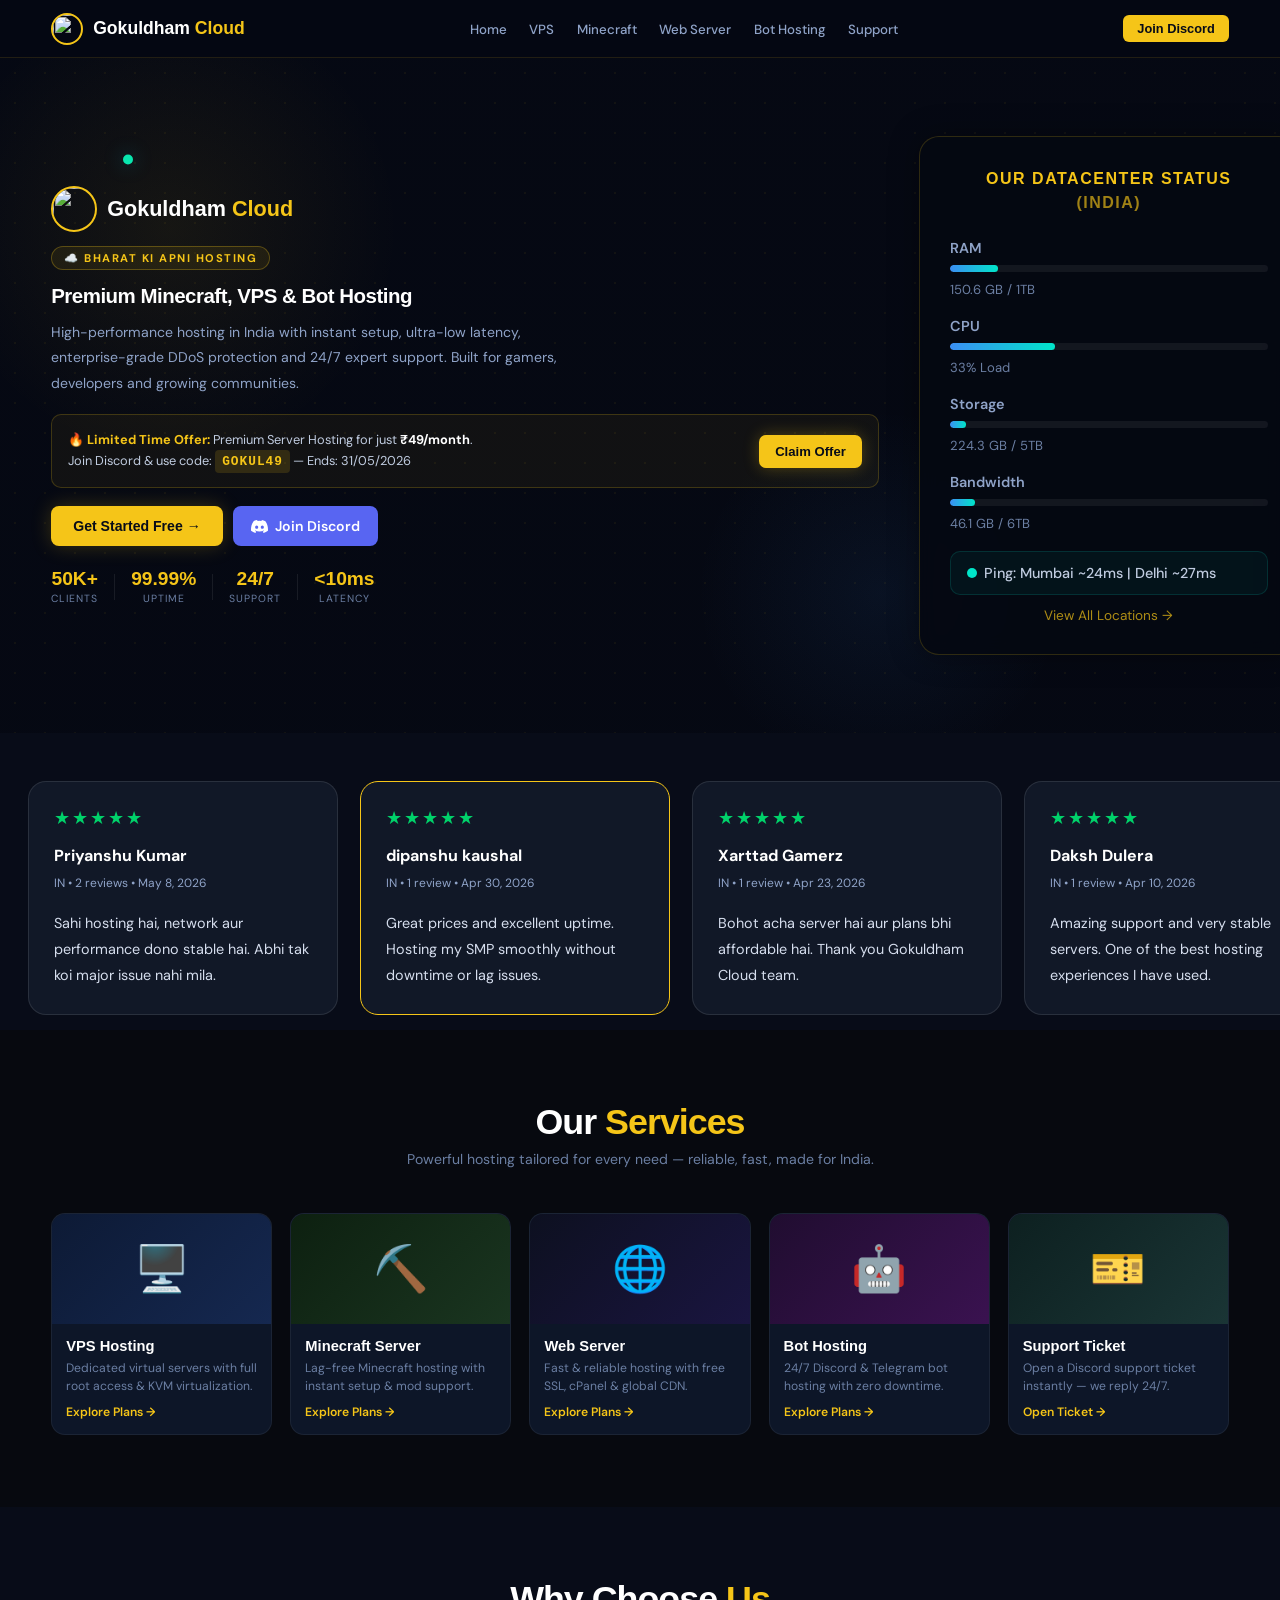
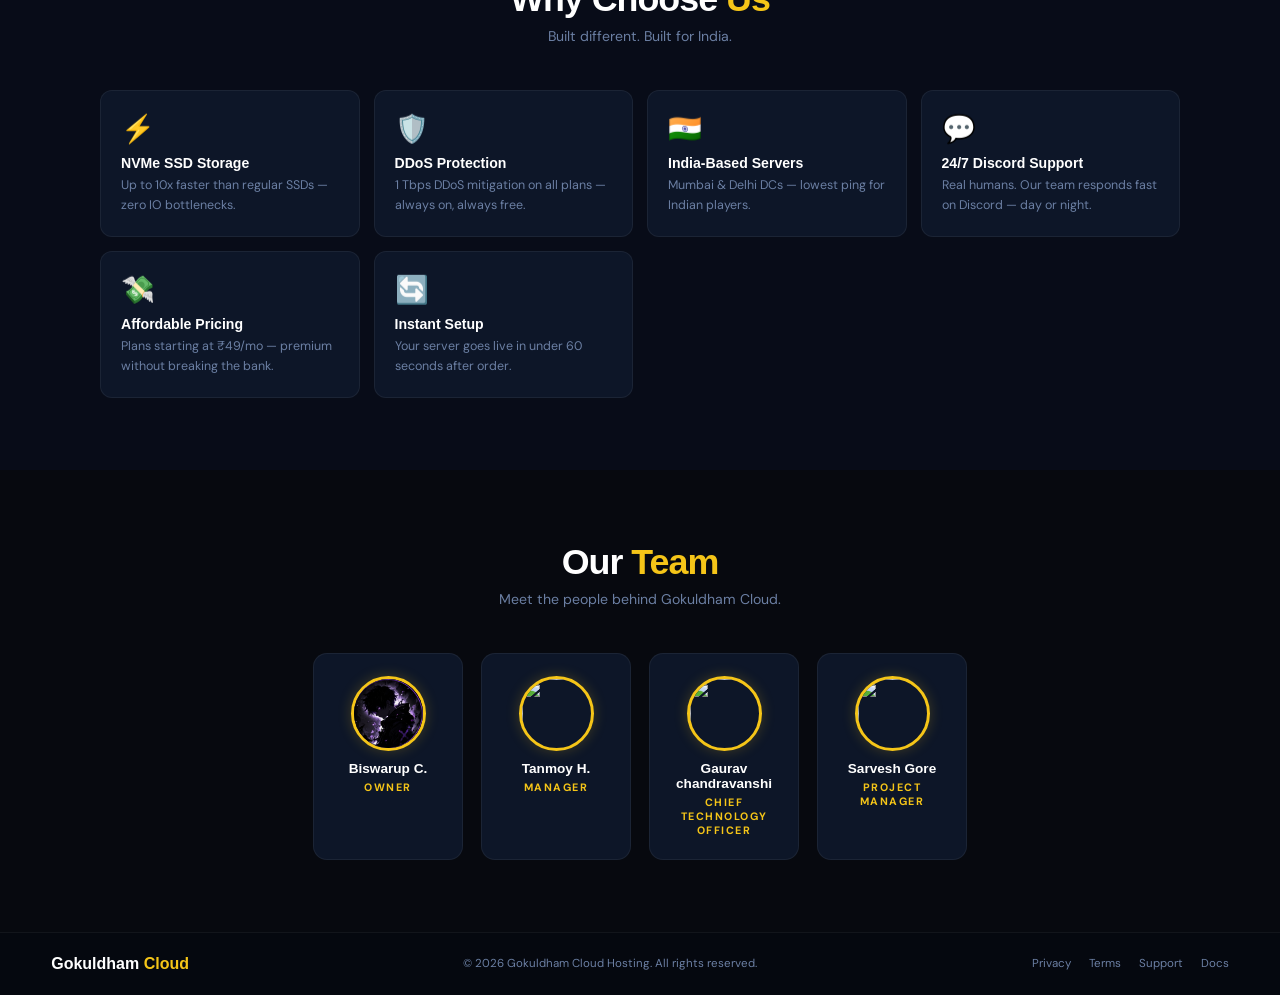
==== index.html @ 9bd46fa3 "Add files via upload" ====
<!DOCTYPE html>
<html lang="en">

<head>
  <meta charset="UTF-8">
  <meta name="viewport" content="width=device-width, initial-scale=1.0">
  <title>Gokuldham Cloud Hosting</title>
  <link href="https://fonts.googleapis.com/css2?family=Syne:wght@700;800&family=DM+Sans:wght@400;500;600&display=swap"
    rel="stylesheet">
  <style>
    * {
      margin: 0;
      padding: 0;
      box-sizing: border-box
    }

    html {
      scroll-behavior: smooth
    }

    body {
      font-family: "DM Sans", sans-serif;
      background: #080c18;
      color: #e2e8f4;
      overflow-x: hidden
    }

    .page {
      display: none
    }

    .page.active {
      display: block
    }

    /* NAV */
    nav {
      position: fixed;
      top: 0;
      left: 0;
      right: 0;
      z-index: 200;
      height: 58px;
      display: flex;
      align-items: center;
      justify-content: space-between;
      padding: 0 4%;
      background: rgba(5, 8, 18, 0.95);
      backdrop-filter: blur(16px);
      border-bottom: 1px solid rgba(245, 197, 24, 0.12)
    }

    .nl {
      display: flex;
      align-items: center;
      gap: 10px;
      cursor: pointer
    }

    .nl img {
      width: 32px;
      height: 32px;
      border-radius: 50%;
      border: 2px solid #f5c518;
      object-fit: cover
    }

    .nl-t {
      font-family: "Poppins", sans-serif;
      font-size: 1.1rem;
      font-weight: 800;
      color: #fff
    }

    .nl-t span {
      color: #f5c518
    }

    .nav-links {
      display: flex;
      gap: 1.4rem;
      list-style: none
    }

    .nav-links a {
      color: #8fa3c8;
      font-size: 0.83rem;
      font-weight: 500;
      cursor: pointer;
      text-decoration: none;
      transition: color .2s
    }

    .nav-links a:hover {
      color: #f5c518
    }

    .nr {
      display: flex;
      align-items: center;
      gap: 8px
    }

    .nav-cta {
      background: #f5c518;
      color: #080c18;
      border: none;
      padding: 6px 14px;
      border-radius: 6px;
      font-family: "Poppins", sans-serif;
      font-weight: 800;
      font-size: 0.8rem;
      cursor: pointer;
      text-decoration: none
    }

    .back-btn {
      background: transparent;
      border: 1px solid rgba(255, 255, 255, 0.12);
      color: #8fa3c8;
      padding: 5px 12px;
      border-radius: 6px;
      font-size: 0.78rem;
      cursor: pointer;
      transition: all .2s
    }

    .back-btn:hover {
      border-color: #f5c518;
      color: #f5c518
    }

    .bc {
      font-size: 0.72rem;
      color: #8fa3c8;
      display: flex;
      align-items: center;
      gap: 4px
    }

    .bc span {
      color: #f5c518;
      font-weight: 600
    }

    @media(max-width:680px) {
      .nav-links {
        display: none
      }
    }

    /* HOME HERO */
    .home-wrap {
      padding-top: 58px
    }

    .hero{
  position:relative;

  min-height:75vh;

  display:flex;
  align-items:center;

  overflow:hidden;

  background:
    linear-gradient(rgba(5,8,18,0.82), rgba(5,8,18,0.88)),
    url('https://raw.githubusercontent.com/bisawrupchakroborty-sketch/Gokuldham-Cloud/main/bg.jpg');

  background-size:cover;
  background-position:center;
  background-repeat:no-repeat;
}
    .hero-dots {
      position: absolute;
      inset: 0;
      background-image: radial-gradient(rgba(245, 197, 24, 0.05) 1px, transparent 1px);
      background-size: 30px 30px;
      pointer-events: none
    }

    .hero-gl {
      position: absolute;
      width: 500px;
      height: 500px;
      border-radius: 50%;
      background: radial-gradient(circle, rgba(245, 197, 24, 0.07) 0%, transparent 65%);
      top: -80px;
      left: -80px;
      pointer-events: none
    }

    .hero-gr {
      position: absolute;
      width: 400px;
      height: 400px;
      border-radius: 50%;
      background: radial-gradient(circle, rgba(59, 142, 243, 0.07) 0%, transparent 65%);
      bottom: -60px;
      right: 200px;
      pointer-events: none
    }

    .hero-inner{
  position:relative;
  z-index:2;

  width:100%;
  max-width:1280px;

  margin:0 auto;

  padding:2rem 4%;

  display:flex;
  align-items:center;
  gap:2.5rem;
  flex-wrap:wrap;
}
    .hero-l {
      flex: 1;
      min-width: 300px
    }

    .hero-r {
      width: 310px;
      flex-shrink: 0
    }

    @media(max-width:980px) {
      .hero-r {
        width: 100%;
        max-width: 380px;
        margin: 0 auto
      }
    }

    @media(max-width:600px) {
      .hero-l {
        min-width: unset;
        width: 100%
      }
    }

    .hb {
      display: flex;
      align-items: center;
      gap: 10px;
      margin-bottom: 14px
    }

    .hb img {
      width: 46px;
      height: 46px;
      border-radius: 50%;
      border: 2.5px solid #f5c518;
      object-fit: cover
    }

    .hb-name {
      font-family: "Poppins", sans-serif;
      font-size: 1.35rem;
      font-weight: 800;
      color: #fff;
      white-space: nowrap
    }

    .hb-name span {
      color: #f5c518
    }

    .pill {
      display: inline-flex;
      align-items: center;
      gap: 6px;
      background: rgba(245, 197, 24, 0.08);
      border: 1px solid rgba(245, 197, 24, 0.28);
      color: #f5c518;
      padding: 4px 12px;
      border-radius: 999px;
      font-size: 0.7rem;
      font-weight: 700;
      letter-spacing: 1.5px;
      margin-bottom: 14px;
      white-space: nowrap
    }

    .h1 {
      font-family: "Poppins", sans-serif;
      font-size: clamp(1.1rem, 1.6vw, 1.75rem);
      font-weight: 800;
      color: #fff;
      line-height: 1.18;
      letter-spacing: -0.5px;
      margin-bottom: 12px
    }

    @media(max-width:700px) {
      .h1 {
        font-size: 1.4rem
      }
    }

    .hdesc {
      font-size: 0.88rem;
      color: #8fa3c8;
      line-height: 1.8;
      margin-bottom: 18px;
      max-width: 520px
    }

    /* OFFER BOX */
    .offer {
      background: rgba(245, 197, 24, 0.05);
      border: 1px solid rgba(245, 197, 24, 0.2);
      border-radius: 10px;
      padding: 14px 16px;
      display: flex;
      align-items: center;
      justify-content: space-between;
      gap: 12px;
      margin-bottom: 18px;
      flex-wrap: wrap
    }

    .offer-txt {
      font-size: 0.8rem;
      color: #c0cce0;
      line-height: 1.65
    }

    .offer-hl {
      color: #f5c518;
      font-weight: 700
    }

    .offer-code {
      display: inline-block;
      background: rgba(245, 197, 24, 0.14);
      color: #f5c518;
      font-family: monospace;
      font-weight: 700;
      padding: 1px 7px;
      border-radius: 4px;
      letter-spacing: 1px
    }

    .offer-btn {
      background: #f5c518;
      color: #080c18;
      border: none;
      padding: 9px 16px;
      border-radius: 7px;
      font-family: "Poppins", sans-serif;
      font-weight: 800;
      font-size: 0.82rem;
      cursor: pointer;
      white-space: nowrap;
      box-shadow: 0 0 16px rgba(245, 197, 24, 0.28);
      transition: transform .2s
    }

    .offer-btn:hover {
      transform: translateY(-1px)
    }

    .hbtns {
      display: flex;
      gap: 10px;
      margin-bottom: 22px;
      flex-wrap: wrap
    }

    .btn-y {
      background: #f5c518;
      color: #080c18;
      border: none;
      padding: 11px 22px;
      border-radius: 8px;
      font-family: "Poppins", sans-serif;
      font-weight: 800;
      font-size: 0.88rem;
      cursor: pointer;
      box-shadow: 0 0 20px rgba(245, 197, 24, 0.22);
      transition: transform .2s, box-shadow .2s
    }

    .btn-y:hover {
      transform: translateY(-2px);
      box-shadow: 0 0 32px rgba(245, 197, 24, 0.42)
    }

    .btn-d {
      display: inline-flex;
      align-items: center;
      gap: 7px;
      background: #5865F2;
      color: #fff;
      border: none;
      padding: 11px 18px;
      border-radius: 8px;
      font-family: "DM Sans", sans-serif;
      font-weight: 600;
      font-size: 0.88rem;
      cursor: pointer;
      text-decoration: none;
      transition: transform .2s
    }

    .btn-d:hover {
      transform: translateY(-2px)
    }

    .hstats {
      display: flex;
      align-items: center;
      flex-wrap: wrap;
      gap: 2px
    }

    .hs {
      padding: 0 14px;
      text-align: center
    }

    .hs:first-child {
      padding-left: 0
    }

    .hs-n {
      display: block;
      font-family: "Poppins", sans-serif;
      font-size: 1.2rem;
      font-weight: 800;
      color: #f5c518
    }

    .hs-l {
      display: block;
      font-size: 0.65rem;
      color: #6b7fa3;
      text-transform: uppercase;
      letter-spacing: 1px;
      margin-top: 2px
    }

    .hs-d {
      width: 1px;
      height: 26px;
      background: rgba(255, 255, 255, 0.08)
    }

    /* DC CARD */
.dc{
  background:rgba(5, 8, 18, 0.88);
  border:1px solid rgba(245, 197, 24, 0.18);
  border-radius:20px;

  width:380px;
  padding:30px;

  backdrop-filter:blur(10px);

  box-shadow:
    0 0 30px rgba(0,0,0,0.35);
}

/* HEADING */
.dc-h{
  font-family:"Poppins", sans-serif;
  font-size:1rem;
  font-weight:800;
  color:#f5c518;
  text-align:center;
  letter-spacing:1.5px;
  text-transform:uppercase;
  margin-bottom:24px;
  line-height:1.5;
}

/* ROW */
.dc-row{
  margin-bottom:18px;
}

/* LABEL */
.dc-lbl{
  font-size:0.9rem;
  color:#8fa3c8;
  font-weight:600;
  display:block;
  margin-bottom:8px;
}

/* TRACK */
.dc-track{
  background:rgba(255,255,255,0.06);
  border-radius:999px;
  height:7px;
  overflow:hidden;
  margin-bottom:6px;
  position:relative;
}

/* BAR */
.dc-bar{
  height:7px;
  border-radius:999px;
  background:linear-gradient(90deg,#3b8ef3,#00e5c9);
  width:0%;
  transition:width 1.5s cubic-bezier(.4,0,.2,1);
  position:relative;
  overflow:hidden;
}

.dc-bar::after{
  content:'';
  position:absolute;
  top:0;
  left:-100%;
  width:60%;
  height:100%;
  background:linear-gradient(
    90deg,
    transparent,
    rgba(255,255,255,0.45),
    transparent
  );

  animation:shimmer 2.2s infinite;
}

@keyframes shimmer{
  0%{
    left:-60%;
  }

  100%{
    left:110%;
  }
}

/* VALUES */
.dc-val{
  font-size:0.82rem;
  color:#6b7fa3;
}

/* PING */
.dc-ping{
  display:flex;
  align-items:center;
  gap:7px;

  background:rgba(0,229,201,0.05);
  border:1px solid rgba(0,229,201,0.14);
  border-radius:10px;

  padding:12px 16px;

  font-size:0.9rem;
  color:#c0cce0;
  font-weight:500;

  margin:18px 0 12px;
}

/* DOT */
.dc-dot{
  width:10px;
  height:10px;
  background:#00e5c9;
  border-radius:50%;
  flex-shrink:0;

  animation:blink 2s infinite;
}

@keyframes blink{
  0%,100%{
    opacity:1;
  }

  50%{
    opacity:0.25;
  }
}

/* LINK */
.dc-link{
  display:block;
  text-align:center;
  font-size:0.85rem;
  color:#f5c518;
  text-decoration:none;
  opacity:0.7;
  transition:opacity .2s;
}

.dc-link:hover{
  opacity:1;
}
    /* SERVICES */
    .sec {
      padding: 4.5rem 4%
    }

    .sec-dark {
      background: #07090f
    }

    .sec-mid {
      background: #080c18
    }

    .sec-h {
      text-align: center;
      margin-bottom: 2.8rem
    }

    .sec-t {
      font-family: "Poppins", sans-serif;
      font-size: clamp(1.7rem, 2.8vw, 2.6rem);
      font-weight: 800;
      color: #fff;
      letter-spacing: -1px
    }

    .sec-t .yl {
      color: #f5c518
    }

    .sec-sub {
      color: #6b7fa3;
      font-size: 0.88rem;
      margin-top: 7px
    }

    .svc-grid {
      display: grid;
      grid-template-columns: repeat(auto-fill, minmax(210px, 1fr));
      gap: 18px;
      max-width: 1180px;
      margin: 0 auto
    }

    .svc-c {
      background: #0d1628;
      border: 1px solid rgba(255, 255, 255, 0.06);
      border-radius: 14px;
      overflow: hidden;
      cursor: pointer;
      transition: transform .3s, border-color .3s, box-shadow .3s
    }

    .svc-c:hover {
      transform: translateY(-8px);
      border-color: #f5c518;
      box-shadow: 0 18px 40px rgba(245, 197, 24, 0.1)
    }

    .svc-thumb {
      height: 110px;
      display: flex;
      align-items: center;
      justify-content: center;
      font-size: 2.8rem
    }

    .t-vps {
      background: linear-gradient(135deg, #0d1a35, #152850)
    }

    .t-mc {
      background: linear-gradient(135deg, #0d2010, #1a3520)
    }

    .t-web {
      background: linear-gradient(135deg, #0d1020, #1a1540)
    }

    .t-bot {
      background: linear-gradient(135deg, #200d30, #3a1250)
    }

    .t-tick {
      background: linear-gradient(135deg, #0d2020, #1a3535)
    }

    .svc-b {
      padding: 14px
    }

    .svc-n {
      font-family: "Poppins", sans-serif;
      font-size: 0.92rem;
      font-weight: 700;
      color: #fff;
      margin-bottom: 5px
    }

    .svc-d {
      font-size: 0.76rem;
      color: #6b7fa3;
      line-height: 1.55;
      margin-bottom: 8px
    }

    .svc-a {
      font-size: 0.76rem;
      color: #f5c518;
      font-weight: 600
    }

    /* WHY US */
    .why-grid {
      display: grid;
      grid-template-columns: repeat(auto-fill, minmax(240px, 1fr));
      gap: 14px;
      max-width: 1080px;
      margin: 0 auto
    }

    .why-c {
      background: #0d1628;
      border: 1px solid rgba(255, 255, 255, 0.06);
      border-radius: 12px;
      padding: 20px;
      transition: border-color .25s, transform .25s
    }

    .why-c:hover {
      border-color: #f5c518;
      transform: translateY(-4px)
    }

    .why-i {
      font-size: 1.7rem;
      margin-bottom: 9px
    }

    .why-t {
      font-family: "Poppins", sans-serif;
      font-size: 0.88rem;
      font-weight: 700;
      color: #fff;
      margin-bottom: 5px
    }

    .why-d {
      font-size: 0.78rem;
      color: #6b7fa3;
      line-height: 1.6
    }

    /* TEAM */
    .team-grid {
      display: flex;
      flex-wrap: wrap;
      gap: 18px;
      justify-content: center;
      max-width: 1000px;
      margin: 0 auto
    }

    .team-c {
      background: #0d1628;
      border: 1px solid rgba(255, 255, 255, 0.06);
      border-radius: 14px;
      padding: 22px 18px;
      text-align: center;
      width: 150px;
      transition: border-color .25s, transform .25s
    }

    .team-c:hover {
      border-color: #f5c518;
      transform: translateY(-6px)
    }

    .team-av {
      width: 75px;
      height: 75px;
      border-radius: 50%;
      object-fit: cover;
      border: 3px solid #f5c518;
      margin: 0 auto 10px;
      display: block;
      box-shadow: 0 0 14px rgba(245, 197, 24, 0.22)
    }

    .team-n {
      font-family: "Poppins", sans-serif;
      font-size: 0.85rem;
      font-weight: 700;
      color: #fff;
      margin-bottom: 4px
    }

    .team-r {
      font-size: 0.67rem;
      font-weight: 700;
      letter-spacing: 1.5px;
      text-transform: uppercase;
      color: #f5c518
    }

    /* DETAIL PAGES */
    .dw {
      padding-top: 58px
    }

    .dh {
      padding: 4.5rem 4% 3rem;
      text-align: center;
      position: relative;
      overflow: hidden;
      background: #07090f
    }

    .dh-dots {
      position: absolute;
      inset: 0;
      background-image: radial-gradient(rgba(245, 197, 24, 0.035) 1px, transparent 1px);
      background-size: 30px 30px
    }

    .d-badge {
      display: inline-flex;
      align-items: center;
      gap: 6px;
      background: rgba(59, 142, 243, 0.08);
      border: 1px solid rgba(59, 142, 243, 0.22);
      color: #7ec8e3;
      padding: 5px 14px;
      border-radius: 999px;
      font-size: 0.72rem;
      font-weight: 500;
      margin-bottom: 12px;
      position: relative;
      z-index: 1
    }

    .d-icon {
      font-size: 3.2rem;
      margin-bottom: 8px;
      position: relative;
      z-index: 1
    }

    .d-title {
      font-family: "Poppins", sans-serif;
      font-size: clamp(1.7rem, 3.2vw, 3.2rem);
      font-weight: 800;
      color: #fff;
      letter-spacing: -1.5px;
      line-height: 1.1;
      position: relative;
      z-index: 1
    }

    .hl {
      background: linear-gradient(135deg, #3b8ef3, #00e5c9);
      -webkit-background-clip: text;
      -webkit-text-fill-color: transparent;
      background-clip: text
    }

    .yl {
      color: #f5c518
    }

    .d-sub {
      font-size: 0.9rem;
      color: #8fa3c8;
      max-width: 480px;
      margin: 10px auto 0;
      line-height: 1.75;
      position: relative;
      z-index: 1
    }

    /* PRICING */
    .ps {
      padding: 3.5rem 4%;
      background: #080c18
    }

    .ps-h {
      text-align: center;
      margin-bottom: 2.2rem
    }

    .ps-lbl {
      font-size: 0.68rem;
      font-weight: 700;
      letter-spacing: 2px;
      text-transform: uppercase;
      color: #f5c518;
      margin-bottom: 5px
    }

    .ps-t {
      font-family: "Poppins", sans-serif;
      font-size: clamp(1.4rem, 2.2vw, 2rem);
      font-weight: 700;
      color: #fff;
      letter-spacing: -1px
    }

    .pg {
      display: grid;
      grid-template-columns: repeat(auto-fill, minmax(255px, 1fr));
      gap: 18px;
      max-width: 940px;
      margin: 0 auto
    }

    .pc {
      background: #0d1628;
      border: 1px solid rgba(255, 255, 255, 0.07);
      border-radius: 14px;
      padding: 22px 18px;
      position: relative;
      transition: transform .3s, border-color .3s
    }

    .pc:hover {
      transform: translateY(-5px);
      border-color: rgba(59, 142, 243, 0.28)
    }

    .pc.hot {
      border-color: #3b8ef3;
      background: #0f1e3a
    }

    .pc-badge {
      position: absolute;
      top: -12px;
      left: 50%;
      transform: translateX(-50%);
      background: #3b8ef3;
      color: #fff;
      font-size: 0.62rem;
      font-weight: 700;
      letter-spacing: 1px;
      text-transform: uppercase;
      padding: 3px 12px;
      border-radius: 999px;
      white-space: nowrap
    }

    .pn {
      font-family: "Poppins", sans-serif;
      font-size: 0.76rem;
      font-weight: 700;
      color: #8fa3c8;
      text-transform: uppercase;
      letter-spacing: 1.5px;
      margin-bottom: 9px
    }

    .pp {
      display: flex;
      align-items: baseline;
      gap: 1px;
      margin-bottom: 5px
    }

    .pp-c {
      font-family: "Poppins", sans-serif;
      font-size: 1.05rem;
      font-weight: 700;
      color: #fff;
      align-self: flex-start;
      margin-top: 6px;
      line-height: 1
    }

    .pp-a {
      font-family: "Poppins", sans-serif;
      font-size: 2.7rem;
      font-weight: 800;
      color: #fff;
      line-height: 1
    }

    .pp-p {
      font-size: 0.8rem;
      color: #6b7fa3;
      align-self: flex-end;
      margin-bottom: 3px
    }

    .pd {
      font-size: 0.76rem;
      color: #6b7fa3;
      margin-bottom: 14px;
      line-height: 1.5
    }

    .pl {
      list-style: none;
      margin-bottom: 16px
    }

    .pl li {
      font-size: 0.78rem;
      color: #c0cce0;
      padding: 5px 0;
      border-bottom: 1px solid rgba(255, 255, 255, 0.05);
      display: flex;
      align-items: center;
      gap: 6px
    }

    .pl li:last-child {
      border-bottom: none
    }

    .chk {
      color: #00e5c9;
      font-weight: 700;
      flex-shrink: 0
    }

    .pb {
      width: 100%;
      padding: 9px;
      border-radius: 8px;
      font-family: "DM Sans", sans-serif;
      font-size: 0.82rem;
      font-weight: 600;
      cursor: pointer;
      transition: all .2s
    }

    .pb:hover {
      transform: translateY(-1px)
    }

    .pb.out {
      background: transparent;
      border: 1px solid rgba(255, 255, 255, 0.1);
      color: #c0cce0
    }

    .pb.out:hover {
      border-color: #3b8ef3;
      color: #fff
    }

    .pb.sol {
      background: #3b8ef3;
      border: none;
      color: #fff;
      box-shadow: 0 0 18px rgba(59, 142, 243, 0.22)
    }

    .pb.sol:hover {
      box-shadow: 0 0 28px rgba(59, 142, 243, 0.42)
    }

    .pb.yel {
      background: #f5c518;
      border: none;
      color: #080c18;
      font-weight: 700;
      box-shadow: 0 0 18px rgba(245, 197, 24, 0.22)
    }

    .pb.yel:hover {
      box-shadow: 0 0 28px rgba(245, 197, 24, 0.42)
    }

    /* FEATURES */
    .fs {
      padding: 3.5rem 4%;
      background: #07090f
    }

    .fg {
      display: grid;
      grid-template-columns: repeat(auto-fill, minmax(230px, 1fr));
      gap: 14px;
      max-width: 1050px;
      margin: 0 auto
    }

    .fc {
      background: #0d1628;
      border: 1px solid rgba(255, 255, 255, 0.06);
      border-radius: 12px;
      padding: 18px;
      transition: border-color .25s, transform .25s
    }

    .fc:hover {
      border-color: #3b8ef3;
      transform: translateY(-3px)
    }

    .fi {
      font-size: 1.4rem;
      margin-bottom: 7px
    }

    .ft {
      font-family: "Poppins", sans-serif;
      font-size: 0.85rem;
      font-weight: 700;
      color: #fff;
      margin-bottom: 4px
    }

    .fd {
      font-size: 0.76rem;
      color: #6b7fa3;
      line-height: 1.6
    }

    /* CTA */
    .cta {
      text-align: center;
      padding: 4.5rem 4%;
      position: relative;
      overflow: hidden;
      background: #080c18
    }

    .cta-g {
      position: absolute;
      width: 400px;
      height: 250px;
      border-radius: 50%;
      background: radial-gradient(circle, rgba(245, 197, 24, 0.07) 0%, transparent 70%);
      top: 50%;
      left: 50%;
      transform: translate(-50%, -50%);
      pointer-events: none
    }

    .cta h2 {
      font-family: "Poppins", sans-serif;
      font-size: clamp(1.5rem, 2.8vw, 2.6rem);
      font-weight: 800;
      color: #fff;
      letter-spacing: -1px;
      margin-bottom: 9px;
      position: relative;
      z-index: 1
    }

    .cta p {
      color: #8fa3c8;
      max-width: 360px;
      margin: 0 auto 22px;
      font-size: 0.88rem;
      line-height: 1.7;
      position: relative;
      z-index: 1
    }

    /* TICKET */
    .tw {
      min-height: calc(100vh - 58px);
      display: flex;
      align-items: center;
      justify-content: center;
      padding: 3.5rem 4%;
      background: #080c18;
      position: relative
    }

    .tw-bg {
      position: absolute;
      inset: 0;
      background-image: radial-gradient(rgba(88, 101, 242, 0.04) 1px, transparent 1px);
      background-size: 30px 30px
    }

    .tk {
      background: #0d1628;
      border: 1px solid rgba(88, 101, 242, 0.22);
      border-radius: 18px;
      padding: 2.8rem 2.2rem;
      max-width: 500px;
      width: 100%;
      text-align: center;
      position: relative;
      z-index: 1
    }

    .tk-i {
      font-size: 3rem;
      margin-bottom: 10px
    }

    .tk-t {
      font-family: "Poppins", sans-serif;
      font-size: 1.5rem;
      font-weight: 800;
      color: #fff;
      margin-bottom: 9px
    }

    .tk-d {
      font-size: 0.85rem;
      color: #8fa3c8;
      line-height: 1.75;
      margin-bottom: 22px
    }

    .tk-steps {
      list-style: none;
      text-align: left;
      margin-bottom: 22px
    }

    .tk-steps li {
      display: flex;
      align-items: flex-start;
      gap: 10px;
      font-size: 0.82rem;
      color: #c0cce0;
      padding: 9px 0;
      border-bottom: 1px solid rgba(255, 255, 255, 0.05)
    }

    .tk-steps li:last-child {
      border-bottom: none
    }

    .tn {
      background: #5865F2;
      color: #fff;
      width: 22px;
      height: 22px;
      border-radius: 50%;
      display: flex;
      align-items: center;
      justify-content: center;
      font-size: 0.68rem;
      font-weight: 700;
      flex-shrink: 0;
      margin-top: 1px
    }

    .d-big {
      display: inline-flex;
      align-items: center;
      justify-content: center;
      gap: 9px;
      background: #5865F2;
      color: #fff;
      border: none;
      padding: 13px 22px;
      border-radius: 10px;
      font-family: "DM Sans", sans-serif;
      font-size: 0.95rem;
      font-weight: 600;
      cursor: pointer;
      text-decoration: none;
      box-shadow: 0 0 24px rgba(88, 101, 242, 0.3);
      transition: transform .2s, box-shadow .2s;
      width: 100%
    }

    .d-big:hover {
      transform: translateY(-2px);
      box-shadow: 0 0 38px rgba(88, 101, 242, 0.5)
    }

    /* ORDER */
    .ow {
      min-height: calc(100vh - 58px);
      display: flex;
      align-items: center;
      justify-content: center;
      padding: 3.5rem 4%;
      background: #080c18;
      position: relative;
      overflow: hidden
    }

    .ow-g {
      position: absolute;
      width: 500px;
      height: 500px;
      border-radius: 50%;
      background: radial-gradient(circle, rgba(88, 101, 242, 0.1) 0%, transparent 65%);
      top: 50%;
      left: 50%;
      transform: translate(-50%, -50%);
      pointer-events: none
    }

    .ow-bg {
      position: absolute;
      inset: 0;
      background-image: radial-gradient(rgba(245, 197, 24, 0.035) 1px, transparent 1px);
      background-size: 30px 30px
    }

    .oc {
      background: #0d1628;
      border: 1px solid rgba(245, 197, 24, 0.18);
      border-radius: 20px;
      padding: 2.8rem 2.2rem;
      max-width: 540px;
      width: 100%;
      text-align: center;
      position: relative;
      z-index: 1
    }

    .o-pill {
      display: inline-flex;
      align-items: center;
      gap: 7px;
      background: rgba(245, 197, 24, 0.07);
      border: 1px solid rgba(245, 197, 24, 0.18);
      color: #f5c518;
      padding: 4px 13px;
      border-radius: 999px;
      font-size: 0.7rem;
      font-weight: 700;
      letter-spacing: 1.2px;
      margin-bottom: 14px
    }

    .o-icon {
      font-size: 3rem;
      margin-bottom: 10px
    }

    .o-title {
      font-family: "Poppins", sans-serif;
      font-size: 1.7rem;
      font-weight: 800;
      color: #fff;
      letter-spacing: -1px;
      line-height: 1.1;
      margin-bottom: 9px
    }

    .o-sub {
      font-size: 0.84rem;
      color: #8fa3c8;
      line-height: 1.75;
      margin-bottom: 22px
    }

    .o-steps {
      text-align: left;
      margin-bottom: 22px
    }

    .os {
      display: flex;
      align-items: flex-start;
      gap: 12px;
      padding: 10px 0;
      border-bottom: 1px solid rgba(255, 255, 255, 0.05)
    }

    .os:last-child {
      border-bottom: none
    }

    .on {
      width: 30px;
      height: 30px;
      border-radius: 50%;
      background: #f5c518;
      color: #080c18;
      display: flex;
      align-items: center;
      justify-content: center;
      font-family: "Poppins", sans-serif;
      font-size: 0.78rem;
      font-weight: 800;
      flex-shrink: 0
    }

    .ot-t {
      font-family: "Poppins", sans-serif;
      font-size: 0.85rem;
      font-weight: 700;
      color: #fff;
      margin-bottom: 2px
    }

    .ot-d {
      font-size: 0.76rem;
      color: #8fa3c8;
      line-height: 1.5
    }

    .o-btn {
      display: inline-flex;
      align-items: center;
      justify-content: center;
      gap: 9px;
      background: #5865F2;
      color: #fff;
      border: none;
      padding: 13px 22px;
      border-radius: 10px;
      font-family: "DM Sans", sans-serif;
      font-size: 0.95rem;
      font-weight: 600;
      cursor: pointer;
      text-decoration: none;
      box-shadow: 0 0 24px rgba(88, 101, 242, 0.3);
      transition: transform .2s, box-shadow .2s;
      width: 100%;
      margin-bottom: 10px
    }

    .o-btn:hover {
      transform: translateY(-2px);
      box-shadow: 0 0 38px rgba(88, 101, 242, 0.5)
    }

    .o-note {
      font-size: 0.72rem;
      color: #6b7fa3;
      line-height: 1.6
    }

    .o-note a {
      color: #3b8ef3;
      text-decoration: none
    }

    /* FOOTER */
    footer {
      background: #05080f;
      border-top: 1px solid rgba(255, 255, 255, 0.05);
      padding: 22px 4%;
      display: flex;
      align-items: center;
      justify-content: space-between;
      flex-wrap: wrap;
      gap: 10px
    }

    .fl {
      font-family: "Poppins", sans-serif;
      font-size: 1rem;
      font-weight: 800;
      color: #fff;
      cursor: pointer
    }

    .fl span {
      color: #f5c518
    }

    .fp {
      font-size: 0.72rem;
      color: #6b7fa3
    }

    .flinks {
      display: flex;
      gap: 18px
    }

    .flinks a {
      font-size: 0.72rem;
      color: #6b7fa3;
      text-decoration: none;
      transition: color .2s
    }

    .flinks a:hover {
      color: #f5c518
    }

    .reviews-sec{
  padding:4rem 0 5rem;
  background:#050816;
  overflow:hidden;
  text-align:center;
}

.reviews-wrap{
  margin-top:3rem;
  display:flex;
  gap:22px;
  overflow-x:auto;
  padding:0 28px 15px;
}

.review-card{
  min-width:310px;
  max-width:310px;
  min-height:210px;
  background:#111827;
  border:1px solid rgba(255,255,255,0.1);
  border-radius:18px;
  padding:25px;
  text-align:left;
}

.review-card.active{
  border-color:#f5c518;
}

.stars{
  color:#00d26a;
  font-size:1.1rem;
  letter-spacing:2px;
  margin-bottom:16px;
}

.review-card h3{
  color:white;
  font-size:1rem;
  margin-bottom:9px;
}

.review-card span{
  display:block;
  color:#8fa3c8;
  font-size:0.75rem;
  margin-bottom:20px;
}

.review-card p{
  color:#d6deee;
  font-size:0.9rem;
  line-height:1.8;
}

.hero-floating-logo{
  position:absolute;
  left:10%;
  top:15%;
  transform:translate(-50%,-50%);
  opacity:200;
  pointer-events:none;
  z-index:0;
}

.hero-floating-logo img{
  width:200px;
  border-radius:70%;
  border:5px solid #09e6ae;
  box-shadow:
  0 0 20px rgba(2, 204, 255, 0.35);
  mix-blend-mode:screen;

  filter:
    drop-shadow(0 0 60px rgba(19, 238, 238, 0.08));
}

.hero{
  background:
    linear-gradient(rgba(5,8,18,0.82), rgba(5,8,18,0.88)),
    url('https://raw.githubusercontent.com/bisawrupchakroborty-sketch/Gokuldham-Cloud/main/background1.png');

  background-size:cover;
  background-position:center;
  background-repeat:no-repeat;
}
  </style>
</head>

<body>

  <!-- NAV -->
  <nav>
    <div class="nl" onclick="showPage('home')">
      <img
         src="https://raw.githubusercontent.com/bisawrupchakroborty-sketch/Gokuldham-Cloud/main/Gokuldham.png">
      <span class="nl-t">Gokuldham <span>Cloud</span></span>
    </div>
    <ul class="nav-links">
      <li><a onclick="showPage('home')">Home</a></li>
      <li><a onclick="showPage('vps')">VPS</a></li>
      <li><a onclick="showPage('minecraft')">Minecraft</a></li>
      <li><a onclick="showPage('web')">Web Server</a></li>
      <li><a onclick="showPage('bot')">Bot Hosting</a></li>
      <li><a onclick="showPage('ticket')">Support</a></li>
    </ul>
    <div class="nr" id="nav-right">
      <a href="https://discord.gg/3SnaHfPxQq" target="_blank" class="nav-cta">Join Discord</a>
    </div>
  </nav>

  <!-- ════ HOME ════ -->
  <div class="page active" id="page-home">
    <div class="home-wrap">
      <section class="hero">
        <div class="hero-dots"></div>
        <div class="hero-gl"></div>
        <div class="hero-gr"></div>

        <div class="hero-floating-logo">
  <img src="https://raw.githubusercontent.com/bisawrupchakroborty-sketch/Gokuldham-Cloud/main/Gokuldham.png" alt="">
</div>

        <div class="hero-inner">
          <div class="hero-l">
            <div class="hb">
              <img
                 src="https://raw.githubusercontent.com/bisawrupchakroborty-sketch/Gokuldham-Cloud/main/Gokuldham.png">
              <div class="hb-name">Gokuldham <span>Cloud</span></div>
            </div>
            <div class="pill">☁️ BHARAT KI APNI HOSTING</div>
            <h1 class="h1">Premium Minecraft, VPS &amp; Bot Hosting</h1>
            <p class="hdesc">High-performance hosting in India with instant setup, ultra-low latency, enterprise-grade
              DDoS protection and 24/7 expert support. Built for gamers, developers and growing communities.</p>
            <div class="offer">
              <div class="offer-txt">
                <span class="offer-hl">🔥 Limited Time Offer:</span> Premium Server Hosting for just <strong
                  style="color:#fff">₹49/month</strong>.<br>
                Join Discord &amp; use code: <span class="offer-code">GOKUL49</span> — Ends: 31/05/2026
              </div>
              <button class="offer-btn" onclick="showPage('order')">Claim Offer</button>
            </div>
            <div class="hbtns">
              <button class="btn-y" onclick="showPage('order')">Get Started Free →</button>
              <a href="https://discord.gg/3SnaHfPxQq" target="_blank" class="btn-d">
                <svg width="17" height="17" viewBox="0 0 127.14 96.36" fill="currentColor">
                  <path
                    d="M107.7,8.07A105.15,105.15,0,0,0,81.47,0a72.06,72.06,0,0,0-3.36,6.83A97.68,97.68,0,0,0,49,6.83,72.37,72.37,0,0,0,45.64,0,105.89,105.89,0,0,0,19.39,8.09C2.79,32.65-1.71,56.6.54,80.21h0A105.73,105.73,0,0,0,32.71,96.36,77.7,77.7,0,0,0,39.6,85.25a68.42,68.42,0,0,1-10.85-5.18c.91-.66,1.8-1.34,2.66-2a75.57,75.57,0,0,0,64.32,0c.87.71,1.76,1.39,2.66,2a68.68,68.68,0,0,1-10.87,5.19,77,77,0,0,0,6.89,11.1A105.25,105.25,0,0,0,126.6,80.22h0C129.24,52.84,122.09,29.11,107.7,8.07ZM42.45,65.69C36.18,65.69,31,60,31,53s5-12.74,11.43-12.74S54,46,53.89,53,48.84,65.69,42.45,65.69Zm42.24,0C78.41,65.69,73.25,60,73.25,53s5-12.74,11.44-12.74S96.23,46,96.12,53,91.08,65.69,84.69,65.69Z" />
                </svg>
                Join Discord
              </a>
            </div>
            <div class="hstats">
              <div class="hs"><span class="hs-n">50K+</span><span class="hs-l">Clients</span></div>
              <div class="hs-d"></div>
              <div class="hs"><span class="hs-n">99.99%</span><span class="hs-l">Uptime</span></div>
              <div class="hs-d"></div>
              <div class="hs"><span class="hs-n">24/7</span><span class="hs-l">Support</span></div>
              <div class="hs-d"></div>
              <div class="hs"><span class="hs-n">&lt;10ms</span><span class="hs-l">Latency</span></div>
            </div>
          </div>
          <div class="hero-r">
            <div class="dc">
              <div class="dc-h">OUR DATACENTER STATUS<br><span style="color:rgba(245,197,24,0.65)">(INDIA)</span></div>
              <div class="dc-row">
                <span class="dc-lbl">RAM</span>
                <div class="dc-track">
                  <div class="dc-bar" id="b-ram"></div>
                </div>
                <span class="dc-val">150.6 GB / 1TB</span>
              </div>
              <div class="dc-row">
                <span class="dc-lbl">CPU</span>
                <div class="dc-track">
                  <div class="dc-bar" id="b-cpu"></div>
                </div>
                <span class="dc-val" id="cpu-val">33% Load</span>
              </div>
              <div class="dc-row">
                <span class="dc-lbl">Storage</span>
                <div class="dc-track">
                  <div class="dc-bar" id="b-storage"></div>
                </div>
                <span class="dc-val">224.3 GB / 5TB</span>
              </div>
              <div class="dc-row">
                <span class="dc-lbl">Bandwidth</span>
                <div class="dc-track">
                  <div class="dc-bar" id="b-bw"></div>
                </div>
                <span class="dc-val">46.1 GB / 6TB</span>
              </div>
              <div class="dc-ping"><span class="dc-dot"></span>Ping: Mumbai ~24ms | Delhi ~27ms</div>
              <a href="https://discord.gg/3SnaHfPxQq" target="_blank" class="dc-link">View All Locations →</a>
            </div>
          </div>
        </div>
      </section>

      <div class="reviews-wrap">

  <div class="review-card">
    <div class="stars">★★★★★</div>
    <h3>Priyanshu Kumar</h3>
    <span>IN • 2 reviews • May 8, 2026</span>
    <p>
      Sahi hosting hai, network aur performance dono stable hai.
      Abhi tak koi major issue nahi mila.
    </p>
  </div>

  <div class="review-card active">
    <div class="stars">★★★★★</div>
    <h3>dipanshu kaushal</h3>
    <span>IN • 1 review • Apr 30, 2026</span>
    <p>
      Great prices and excellent uptime.
      Hosting my SMP smoothly without downtime or lag issues.
    </p>
  </div>

  <div class="review-card">
    <div class="stars">★★★★★</div>
    <h3>Xarttad Gamerz</h3>
    <span>IN • 1 review • Apr 23, 2026</span>
    <p>
      Bohot acha server hai aur plans bhi affordable hai.
      Thank you Gokuldham Cloud team.
    </p>
  </div>

  <div class="review-card">
    <div class="stars">★★★★★</div>
    <h3>Daksh Dulera</h3>
    <span>IN • 1 review • Apr 10, 2026</span>
    <p>
      Amazing support and very stable servers.
      One of the best hosting experiences I have used.
    </p>
  </div>

  <div class="review-card">
    <div class="stars">★★★★★</div>
    <h3>Nice Aim</h3>
    <span>IN • 1 review • Apr 9, 2026</span>
    <p>
      Best hosting experience ever.
      Fast servers and stable uptime.
    </p>
  </div>

</div>


</section>

      <section class="sec sec-dark">
        <div class="sec-h">
          <div class="sec-t">Our <span class="yl">Services</span></div>
          <div class="sec-sub">Powerful hosting tailored for every need — reliable, fast, made for India.</div>
        </div>
        <div class="svc-grid">
          <div class="svc-c" onclick="showPage('vps')">
            <div class="svc-thumb t-vps">🖥️</div>
            <div class="svc-b">
              <div class="svc-n">VPS Hosting</div>
              <div class="svc-d">Dedicated virtual servers with full root access & KVM virtualization.</div>
              <div class="svc-a">Explore Plans →</div>
            </div>
          </div>
          <div class="svc-c" onclick="showPage('minecraft')">
            <div class="svc-thumb t-mc">⛏️</div>
            <div class="svc-b">
              <div class="svc-n">Minecraft Server</div>
              <div class="svc-d">Lag-free Minecraft hosting with instant setup & mod support.</div>
              <div class="svc-a">Explore Plans →</div>
            </div>
          </div>
          <div class="svc-c" onclick="showPage('web')">
            <div class="svc-thumb t-web">🌐</div>
            <div class="svc-b">
              <div class="svc-n">Web Server</div>
              <div class="svc-d">Fast & reliable hosting with free SSL, cPanel & global CDN.</div>
              <div class="svc-a">Explore Plans →</div>
            </div>
          </div>
          <div class="svc-c" onclick="showPage('bot')">
            <div class="svc-thumb t-bot">🤖</div>
            <div class="svc-b">
              <div class="svc-n">Bot Hosting</div>
              <div class="svc-d">24/7 Discord & Telegram bot hosting with zero downtime.</div>
              <div class="svc-a">Explore Plans →</div>
            </div>
          </div>
          <div class="svc-c" onclick="showPage('ticket')">
            <div class="svc-thumb t-tick">🎫</div>
            <div class="svc-b">
              <div class="svc-n">Support Ticket</div>
              <div class="svc-d">Open a Discord support ticket instantly — we reply 24/7.</div>
              <div class="svc-a">Open Ticket →</div>
            </div>
          </div>
        </div>
      </section>

      <section class="sec sec-mid">
        <div class="sec-h">
          <div class="sec-t">Why Choose <span class="yl">Us</span></div>
          <div class="sec-sub">Built different. Built for India.</div>
        </div>
        <div class="why-grid">
          <div class="why-c">
            <div class="why-i">⚡</div>
            <div class="why-t">NVMe SSD Storage</div>
            <div class="why-d">Up to 10x faster than regular SSDs — zero IO bottlenecks.</div>
          </div>
          <div class="why-c">
            <div class="why-i">🛡️</div>
            <div class="why-t">DDoS Protection</div>
            <div class="why-d">1 Tbps DDoS mitigation on all plans — always on, always free.</div>
          </div>
          <div class="why-c">
            <div class="why-i">🇮🇳</div>
            <div class="why-t">India-Based Servers</div>
            <div class="why-d">Mumbai & Delhi DCs — lowest ping for Indian players.</div>
          </div>
          <div class="why-c">
            <div class="why-i">💬</div>
            <div class="why-t">24/7 Discord Support</div>
            <div class="why-d">Real humans. Our team responds fast on Discord — day or night.</div>
          </div>
          <div class="why-c">
            <div class="why-i">💸</div>
            <div class="why-t">Affordable Pricing</div>
            <div class="why-d">Plans starting at ₹49/mo — premium without breaking the bank.</div>
          </div>
          <div class="why-c">
            <div class="why-i">🔄</div>
            <div class="why-t">Instant Setup</div>
            <div class="why-d">Your server goes live in under 60 seconds after order.</div>
          </div>
        </div>
      </section>

      <section class="sec sec-dark">
        <div class="sec-h">
          <div class="sec-t">Our <span class="yl">Team</span></div>
          <div class="sec-sub">Meet the people behind Gokuldham Cloud.</div>
        </div>
        <div class="team-grid">
          <div class="team-c"><img class="team-av"
              src="[data-uri]"
              alt="Biswarup C." />
            <div class="team-n">Biswarup C.</div>
            <div class="team-r">Owner</div>
          </div>
          <div class="team-c"><img class="team-av"
              src="https://raw.githubusercontent.com/bisawrupchakroborty-sketch/Gokuldham-Cloud/main/Tanmoy.png">
            <div class="team-n">Tanmoy H.</div>
            <div class="team-r">Manager</div>
          </div>
          <div class="team-c"><img class="team-av"
             src="https://raw.githubusercontent.com/bisawrupchakroborty-sketch/Gokuldham-Cloud/main/Gaurav.png">
            <div class="team-n">Gaurav chandravanshi</div>
            <div class="team-r">Chief technology officer</div>
          </div>
          <div class="team-c"><img class="team-av"
             src="https://raw.githubusercontent.com/bisawrupchakroborty-sketch/Gokuldham-Cloud/main/Sarvesh.png">
            <div class="team-n">Sarvesh Gore</div>
            <div class="team-r">Project Manager</div>
          </div>
        </div>
      </section>
      <footer>
        <div class="fl" onclick="showPage('home')">Gokuldham <span>Cloud</span></div>
        <p class="fp">© 2026 Gokuldham Cloud Hosting. All rights reserved.</p>
        <div class="flinks"><a href="#">Privacy</a><a href="#">Terms</a><a href="#">Support</a><a href="#">Docs</a>
        </div>
      </footer>
    </div>
  </div>

  <!-- ════ VPS ════ -->
  <div class="page" id="page-vps">
    <div class="dw">
      <section class="dh">
        <div class="dh-dots"></div>
        <div class="d-badge"><span
            style="width:6px;height:6px;background:#00e5c9;border-radius:50%;display:inline-block;animation:blink 2s infinite"></span>
          Full Root Access • KVM Virtualization</div>
        <div class="d-icon">🖥️</div>
        <div class="d-title">VPS <span class="hl">Hosting</span></div>
        <div class="d-sub">Dedicated virtual private servers with guaranteed resources, full control & NVMe performance.
        </div>
      </section>
      <section class="ps">
        <div class="ps-h">
          <div class="ps-lbl">VPS Plans</div>
          <div class="ps-t">Choose Your Power Level</div>
        </div>
        <div class="pg">
          <div class="pc">
            <div class="pn">VPS Starter</div>
            <div class="pp"><span class="pp-c">₹</span><span class="pp-a">440</span><span class="pp-p">/mo</span></div>
            <div class="pd">For small apps, dev environments & testing.</div>
            <ul class="pl">
              <li><span class="chk" style="color:#66bb6a;">✓</span> 🔲 Processor intel xeon e5 2680 v4</li> 
              <li><span class="chk">✓</span> 1 CPU Core</li>
              <li><span class="chk">✓</span> 8 GB RAM DDR4</li>
              <li><span class="chk">✓</span> 60 GB NVMe SSD</li>
              <li><span class="chk">✓</span> 1 TB Bandwidth</li>
              <li><span class="chk">✓</span> 1 Dedicated IP</li>
              <li><span class="chk">✓</span> Full Root Access</li>
              <li><span class="chk">✓</span> DDoS Protection: Advanced DDoS Mitigation</li>
              <li><span class="chk">✓</span> One Time Full Setup Free</li>
            </ul><button class="pb out" onclick="showPage('order')">Get Started</button>
          </div>
          <div class="pc hot">
            <div class="pc-badge">Most Popular</div>
            <div class="pn">VPS Pro</div>
            <div class="pp"><span class="pp-c">₹</span><span class="pp-a">799</span><span class="pp-p">/mo</span></div>
            <div class="pd">Ideal for production apps, APIs & business.</div>
            <ul class="pl">
              <li><span class="chk" style="color:#66bb6a;">✓</span> 🔲 Processor intel xeon e5 2680 v4</li> 
              <li><span class="chk">✓</span> 3 CPU Core</li>
              <li><span class="chk">✓</span> 16 GB RAM DDR4</li>
              <li><span class="chk">✓</span> 160 GB NVMe SSD</li>
              <li><span class="chk">✓</span> 3 TB Bandwidth</li>
              <li><span class="chk">✓</span> 2 Dedicated IP</li>
              <li><span class="chk">✓</span> Full Root Access</li>
              <li><span class="chk">✓</span> DDoS Protection: Advanced DDoS Mitigation</li>
              <li><span class="chk">✓</span> One Time Full Setup Free</li>

            </ul><button class="pb sol" onclick="showPage('order')">Get Started</button>
          </div>
          <div class="pc">
            <div class="pn">VPS Elite</div>
            <div class="pp"><span class="pp-c">₹</span><span class="pp-a">1499</span><span class="pp-p">/mo</span></div>
            <div class="pd">For heavy workloads & high traffic.</div>
            <ul class="pl">
              <li><span class="chk" style="color:#66bb6a;">✓</span> 🔲 Processor intel xeon e5 2680 v4</li> 
              <li><span class="chk">✓</span> 5 CPU Core</li>
              <li><span class="chk">✓</span> 24 GB RAM DDR4</li>
              <li><span class="chk">✓</span> 300 GB NVMe SSD</li>
              <li><span class="chk">✓</span> Unlimited Bandwidth</li>
              <li><span class="chk">✓</span> 4 Dedicated IP</li>
              <li><span class="chk">✓</span> Full Root Access</li>
              <li><span class="chk">✓</span> DDoS Protection: Advanced DDoS Mitigation</li>
             <li><span class="chk">✓</span> One Time Full Setup Free</li>
            </ul><button class="pb out" onclick="showPage('order')">Get Started</button>
          </div>
        </div>
      </section>
      <section class="fs">
        <div class="ps-h">
          <div class="ps-lbl">Why Our VPS</div>
          <div class="ps-t">Enterprise Infrastructure, Startup Price</div>
        </div>
        <div class="fg">
          <div class="fc">
            <div class="fi">⚡</div>
            <div class="ft">NVMe SSD Storage</div>
            <div class="fd">Up to 10x faster. Apps boot instantly with zero IO bottlenecks.</div>
          </div>
          <div class="fc">
            <div class="fi">🔒</div>
            <div class="ft">KVM Virtualization</div>
            <div class="fd">True hardware isolation. Your resources are yours alone.</div>
          </div>
          <div class="fc">
            <div class="fi">🌐</div>
            <div class="ft">Any OS You Want</div>
            <div class="fd">Ubuntu, Debian, CentOS, Windows — one click deploy.</div>
          </div>
          <div class="fc">
            <div class="fi">🛡️</div>
            <div class="ft">DDoS Protection</div>
            <div class="fd">Up to 1 Tbps mitigation keeps your server safe 24/7.</div>
          </div>
        </div>
      </section>
      <div class="cta">
        <div class="cta-g"></div>
        <h2>Ready to Deploy?</h2>
        <p>Get your server live in under 60 seconds. No contracts.</p><button class="btn-y"
          onclick="showPage('order')">Deploy Now →</button>
      </div>
      <footer>
        <div class="fl" onclick="showPage('home')">Gokuldham <span>Cloud</span></div>
        <p class="fp">© 2026 Gokuldham Cloud Hosting.</p>
        <div class="flinks"><a href="#">Privacy</a><a href="#">Terms</a><a href="#">Support</a></div>
      </footer>
    </div>
  </div>

  <!-- ════ MINECRAFT ════ -->
  <div class="page" id="page-minecraft">
    <div class="dw">
      <section class="dh">
        <div class="dh-dots"></div>
        <div class="d-badge" style="background:rgba(76,175,80,0.08);border-color:rgba(76,175,80,0.25);color:#81c784">
          <span
            style="width:6px;height:6px;background:#aed581;border-radius:50%;display:inline-block;animation:blink 2s infinite"></span>
          Instant Setup • Mod Support</div>
        <div class="d-icon">⛏️</div>
        <div class="d-title">Minecraft <span style="color:#4caf50">Server</span> Hosting</div>
        <div class="d-sub">Lag-free gameplay. Supports Vanilla, Spigot, Paper, Forge, Fabric & BungeeCord.</div>
      </section>
      <section class="ps">
        <div class="ps-h">
          <div class="ps-lbl">Minecraft Plans</div>
          <div class="ps-t">Pick Your World Size</div>
        </div>
        <div class="pg">
          <div class="pc">
            <div class="pn">Dirt Plan</div>
            <div class="pp"><span class="pp-c">₹</span><span class="pp-a">20</span><span class="pp-p">/mo</span></div>
            <div class="pd">For small friend groups & casual survival.</div>
            <ul class="pl">
              <li><span class="chk" style="color:#66bb6a;">✓</span> 🔲 Processor intel xeon e5 2680 v4</li> 
              <li><span class="chk" style="color:#66bb6a;">✓</span> 2 GB RAM</li>
              <li><span class="chk" style="color:#66bb6a;">✓</span> 100% CPU</li>
              <li><span class="chk" style="color:#66bb6a;">✓</span> 10 GB SSD Storage</li>
              <li><span class="chk" style="color:#66bb6a;">✓</span> 1 Dedicated IP</li>
              <li><span class="chk" style="color:#66bb6a;">✓</span> 2 Allocation</li>
              <li><span class="chk" style="color:#66bb6a;">✓</span> 2 Backups</li>
              <li><span class="chk" style="color:#66bb6a;">✓</span> One-click popular jars (Paper, Bungeecord, Spigot, etc.)</li>
              <li><span class="chk" style="color:#66bb6a;">✓</span> 24/7 online – auto restart on crash</li>
              <li><span class="chk" style="color:#66bb6a;">✓</span> Free basic setup help</li>
              <li><span class="chk" style="color:#66bb6a;">✓</span> DDoS protection</li>
            </ul><button class="pb out" onclick="showPage('order')">Get Started</button>
          </div>
          <div class="pc hot" style="border-color:#4caf50">
            <div class="pc-badge" style="background:#4caf50">Most Popular</div>
            <div class="pn">Wood Plan</div>
            <div class="pp"><span class="pp-c">₹</span><span class="pp-a">40</span><span class="pp-p">/mo</span></div>
            <div class="pd">For medium communities with plugins & mods.</div>
            <ul class="pl">
              <li><span class="chk" style="color:#66bb6a;">✓</span> 🔲 Processor intel xeon e5 2680 v4</li> 
              <li><span class="chk" style="color:#66bb6a;">✓</span> 4 GB RAM</li>
              <li><span class="chk" style="color:#66bb6a;">✓</span> 150% CPU</li>
              <li><span class="chk" style="color:#66bb6a;">✓</span> 30 GB SSD Storage</li>
              <li><span class="chk" style="color:#66bb6a;">✓</span> 1 Dedicated IP</li>
              <li><span class="chk" style="color:#66bb6a;">✓</span> 2 Allocation</li>
              <li><span class="chk" style="color:#66bb6a;">✓</span> 2 Backups</li>
              <li><span class="chk" style="color:#66bb6a;">✓</span> One-click popular jars (Paper, Bungeecord, Spigot, etc.)</li>
              <li><span class="chk" style="color:#66bb6a;">✓</span> 24/7 online – auto restart on crash</li>
              <li><span class="chk" style="color:#66bb6a;">✓</span> Free basic setup help</li>
              <li><span class="chk" style="color:#66bb6a;">✓</span> DDoS protection</li>
            </ul><button class="pb"
              style="background:#4caf50;border:none;color:#fff;box-shadow:0 0 18px rgba(76,175,80,0.28)"
              onclick="showPage('order')">Get Started</button>
          </div>
          <div class="pc">
            <div class="pn">Stone Plan</div>
            <div class="pp"><span class="pp-c">₹</span><span class="pp-a">80</span><span class="pp-p">/mo</span></div>
            <div class="pd">For large public servers & SMPs.</div>
            <ul class="pl">
              <li><span class="chk" style="color:#66bb6a;">✓</span> 🔲 Processor intel xeon e5 2680 v4</li> 
              <li><span class="chk" style="color:#66bb6a;">✓</span> 8 GB RAM</li>
              <li><span class="chk" style="color:#66bb6a;">✓</span> 250% CPU</li>
              <li><span class="chk" style="color:#66bb6a;">✓</span> 80 GB SSD Storage</li>
              <li><span class="chk" style="color:#66bb6a;">✓</span> 1 Dedicated IP</li>
              <li><span class="chk" style="color:#66bb6a;">✓</span> 4 Allocation</li>
              <li><span class="chk" style="color:#66bb6a;">✓</span> 4 Backups</li>
              <li><span class="chk" style="color:#66bb6a;">✓</span> One-click popular jars (Paper, Bungeecord, Spigot, etc.)</li>
              <li><span class="chk" style="color:#66bb6a;">✓</span> 24/7 online – auto restart on crash</li>
              <li><span class="chk" style="color:#66bb6a;">✓</span> Free basic setup help</li>
              <li><span class="chk" style="color:#66bb6a;">✓</span> DDoS protection</li>
            </ul><button class="pb out" onclick="showPage('order')">Get Started</button>
          </div>
           <div class="pc">
            <div class="pn">Cole Plan</div>
            <div class="pp"><span class="pp-c">₹</span><span class="pp-a">120</span><span class="pp-p">/mo</span></div>
            <div class="pd">For large public servers & SMPs.</div>
            <ul class="pl">
             <li><span class="chk" style="color:#66bb6a;">✓</span> 🔲 Processor intel xeon e5 2680 v4</li> 
             <li><span class="chk" style="color:#66bb6a;">✓</span> 12 GB RAM</li>
             <li><span class="chk" style="color:#66bb6a;">✓</span> 350% CPU</li>
             <li><span class="chk" style="color:#66bb6a;">✓</span> 120 GB SSD Storage</li>
             <li><span class="chk" style="color:#66bb6a;">✓</span> 2 Dedicated IP</li>
             <li><span class="chk" style="color:#66bb6a;">✓</span> 5 Allocation</li>
             <li><span class="chk" style="color:#66bb6a;">✓</span> 5 Backups</li>
             <li><span class="chk" style="color:#66bb6a;">✓</span> One-click popular jars (Paper, Bungeecord, Spigot, etc.)</li>
             <li><span class="chk" style="color:#66bb6a;">✓</span> 24/7 online – auto restart on crash</li>
             <li><span class="chk" style="color:#66bb6a;">✓</span> Free basic setup help</li>
             <li><span class="chk" style="color:#66bb6a;">✓</span> DDoS protection</li>
            </ul><button class="pb out" onclick="showPage('order')">Get Started</button>
          </div>
          <div class="pc">
            <div class="pn">Coper Plan</div>
            <div class="pp"><span class="pp-c">₹</span><span class="pp-a">160</span><span class="pp-p">/mo</span></div>
            <div class="pd">For large public servers & SMPs.</div>
            <ul class="pl">
             <li><span class="chk" style="color:#66bb6a;">✓</span> 🔲 Processor intel xeon e5 2680 v4</li> 
             <li><span class="chk" style="color:#66bb6a;">✓</span> 🔲 Processor intel xeon e5 2680 v4</li> 
             <li><span class="chk" style="color:#66bb6a;">✓</span> 16 GB RAM</li>
             <li><span class="chk" style="color:#66bb6a;">✓</span> 350% CPU</li>
             <li><span class="chk" style="color:#66bb6a;">✓</span> 140 GB SSD Storage</li>
             <li><span class="chk" style="color:#66bb6a;">✓</span> 2 Dedicated IP</li>
             <li><span class="chk" style="color:#66bb6a;">✓</span> 5 Allocation</li>
             <li><span class="chk" style="color:#66bb6a;">✓</span> 5 Backups</li>
             <li><span class="chk" style="color:#66bb6a;">✓</span> One-click popular jars (Paper, Bungeecord, Spigot, etc.)</li>
             <li><span class="chk" style="color:#66bb6a;">✓</span> 24/7 online – auto restart on crash</li>
             <li><span class="chk" style="color:#66bb6a;">✓</span> Free basic setup help</li>
             <li><span class="chk" style="color:#66bb6a;">✓</span> DDoS protection</li>
            </ul><button class="pb out" onclick="showPage('order')">Get Started</button>
          </div>
                    <div class="pc hot" style="border-color:#4caf50">
            <div class="pc-badge" style="background:#4caf50">Most Popular</div>
            <div class="pn">Iron Plan</div>
            <div class="pp"><span class="pp-c">₹</span><span class="pp-a">200</span><span class="pp-p">/mo</span></div>
            <div class="pd">For large public servers & SMPs.</div>
            <ul class="pl">
              <li><span class="chk" style="color:#66bb6a;">✓</span> 🔲 Processor intel xeon e5 2680 v4</li> 
              <li><span class="chk" style="color:#66bb6a;">✓</span> 20 GB RAM</li>
              <li><span class="chk" style="color:#66bb6a;">✓</span> 450% CPU</li>
              <li><span class="chk" style="color:#66bb6a;">✓</span> 180 GB SSD Storage</li>
              <li><span class="chk" style="color:#66bb6a;">✓</span> 2 Dedicated IP</li>
              <li><span class="chk" style="color:#66bb6a;">✓</span> 5 Allocation</li>
              <li><span class="chk" style="color:#66bb6a;">✓</span> 5 Backups</li>
              <li><span class="chk" style="color:#66bb6a;">✓</span> One-click popular jars (Paper, Bungeecord, Spigot, etc.)</li>
              <li><span class="chk" style="color:#66bb6a;">✓</span> 24/7 online – auto restart on crash</li>
              <li><span class="chk" style="color:#66bb6a;">✓</span> Free basic setup help</li>
              <li><span class="chk" style="color:#66bb6a;">✓</span> DDoS protection</li>
            </ul><button class="pb"
              style="background:#4caf50;border:none;color:#fff;box-shadow:0 0 18px rgba(76,175,80,0.28)"
              onclick="showPage('order')">Get Started</button>
          </div>
        </div>
      </section>
      <section class="fs">
        <div class="ps-h">
          <div class="ps-lbl">Server Features</div>
          <div class="ps-t">Built for Gamers, by Gamers</div>
        </div>
        <div class="fg">
          <div class="fc">
            <div class="fi">🎮</div>
            <div class="ft">One-Click Install</div>
            <div class="fd">Install any server type in one click from our panel.</div>
          </div>
          <div class="fc">
            <div class="fi">⚡</div>
            <div class="ft">Low Latency India</div>
            <div class="fd">Mumbai & Delhi servers — lowest ping for Indian players.</div>
          </div>
          <div class="fc">
            <div class="fi">🔌</div>
            <div class="ft">Plugin & Mod Support</div>
            <div class="fd">Upload unlimited plugins & mods. Full FTP access included.</div>
          </div>
          <div class="fc">
            <div class="fi">💾</div>
            <div class="ft">Automatic Backups</div>
            <div class="fd">Daily world backups. One-click restore anytime.</div>
          </div>
        </div>
      </section>
      <div class="cta">
        <div class="cta-g"></div>
        <h2>Start Your Adventure!</h2>
        <p>Server goes live in under 60 seconds. No setup fees.</p><button class="pb"
          style="background:#4caf50;border:none;color:#fff;padding:12px 26px;border-radius:8px;font-size:0.95rem;cursor:pointer;font-weight:700;box-shadow:0 0 18px rgba(76,175,80,0.28)"
          onclick="showPage('order')">Launch Server →</button>
      </div>
      <footer>
        <div class="fl" onclick="showPage('home')">Gokuldham <span>Cloud</span></div>
        <p class="fp">© 2026 Gokuldham Cloud Hosting.</p>
        <div class="flinks"><a href="#">Privacy</a><a href="#">Terms</a><a href="#">Support</a></div>
      </footer>
    </div>
  </div>

  <!-- ════ WEB ════ -->
  <div class="page" id="page-web">
    <div class="dw">
      <section class="dh">
        <div class="dh-dots"></div>
        <div class="d-badge"><span
            style="width:6px;height:6px;background:#00e5c9;border-radius:50%;display:inline-block;animation:blink 2s infinite"></span>
          Free SSL • cPanel • One-Click WordPress</div>
        <div class="d-icon">🌐</div>
        <div class="d-title">Web <span class="hl">Server</span> Hosting</div>
        <div class="d-sub">Fast, secure, and reliable shared hosting — free SSL on every plan.</div>
      </section>
      <section class="ps">
        <div class="ps-h">
          <div class="ps-lbl">Web Hosting Plans</div>
          <div class="ps-t">Launch Your Website Today</div>
        </div>
        <div class="pg">
          <div class="pc">
            <div class="pn">Starter</div>
            <div class="pp"><span class="pp-c">₹</span><span class="pp-a">99</span><span class="pp-p">/mo</span></div>
            <div class="pd">For personal websites, blogs & small projects.</div>
            <ul class="pl">
              <li><span class="chk">✓</span>1 Website</li>
              <li><span class="chk">✓</span>10 GB NVMe Storage</li>
              <li><span class="chk">✓</span>Free SSL Certificate</li>
              <li><span class="chk">✓</span>100 GB Bandwidth</li>
              <li><span class="chk">✓</span>5 Email Accounts</li>
              <li><span class="chk">✓</span>cPanel Access</li>
            </ul><button class="pb out" onclick="showPage('order')">Get Started</button>
          </div>
          <div class="pc hot">
            <div class="pc-badge">Most Popular</div>
            <div class="pn">Business</div>
            <div class="pp"><span class="pp-c">₹</span><span class="pp-a">299</span><span class="pp-p">/mo</span></div>
            <div class="pd">For growing businesses & WordPress sites.</div>
            <ul class="pl">
              <li><span class="chk">✓</span>10 Websites</li>
              <li><span class="chk">✓</span>50 GB NVMe Storage</li>
              <li><span class="chk">✓</span>Free SSL + CDN</li>
              <li><span class="chk">✓</span>Unlimited Bandwidth</li>
              <li><span class="chk">✓</span>Unlimited Emails</li>
              <li><span class="chk">✓</span>24/7 Priority Support</li>
            </ul><button class="pb sol" onclick="showPage('order')">Get Started</button>
          </div>
          <div class="pc">
            <div class="pn">Enterprise</div>
            <div class="pp"><span class="pp-c">₹</span><span class="pp-a">799</span><span class="pp-p">/mo</span></div>
            <div class="pd">For agencies & high-traffic sites.</div>
            <ul class="pl">
              <li><span class="chk">✓</span>Unlimited Websites</li>
              <li><span class="chk">✓</span>200 GB NVMe Storage</li>
              <li><span class="chk">✓</span>DDoS + CDN + SSL</li>
              <li><span class="chk">✓</span>Unlimited Bandwidth</li>
              <li><span class="chk">✓</span>Account Manager</li>
              <li><span class="chk">✓</span>Daily Backups</li>
            </ul><button class="pb out" onclick="showPage('order')">Get Started</button>
          </div>
        </div>
      </section>
      <section class="fs">
        <div class="ps-h">
          <div class="ps-lbl">Included Features</div>
          <div class="ps-t">Everything Your Website Needs</div>
        </div>
        <div class="fg">
          <div class="fc">
            <div class="fi">🔒</div>
            <div class="ft">Free SSL on All Plans</div>
            <div class="fd">Auto-renewing SSL. HTTPS enabled in one click.</div>
          </div>
          <div class="fc">
            <div class="fi">⚡</div>
            <div class="ft">One-Click WordPress</div>
            <div class="fd">Install WordPress & 50+ apps in one click.</div>
          </div>
          <div class="fc">
            <div class="fi">🌍</div>
            <div class="ft">Global CDN</div>
            <div class="fd">35+ edge locations for fast load times everywhere.</div>
          </div>
          <div class="fc">
            <div class="fi">📧</div>
            <div class="ft">Professional Email</div>
            <div class="fd">yourname@yourdomain.com on all plans — free.</div>
          </div>
        </div>
      </section>
      <div class="cta">
        <div class="cta-g"></div>
        <h2>Ready to Go Live?</h2>
        <p>Free domain on annual plans. 14-day money back guarantee.</p><button class="btn-y"
          onclick="showPage('order')">Start Free Trial →</button>
      </div>
      <footer>
        <div class="fl" onclick="showPage('home')">Gokuldham <span>Cloud</span></div>
        <p class="fp">© 2026 Gokuldham Cloud Hosting.</p>
        <div class="flinks"><a href="#">Privacy</a><a href="#">Terms</a><a href="#">Support</a></div>
      </footer>
    </div>
  </div>

  <!-- ════ BOT ════ -->
  <div class="page" id="page-bot">
    <div class="dw">
      <section class="dh">
        <div class="dh-dots"></div>
        <div class="d-badge" style="background:rgba(156,39,176,0.08);border-color:rgba(156,39,176,0.25);color:#ce93d8">
          <span
            style="width:6px;height:6px;background:#e91e63;border-radius:50%;display:inline-block;animation:blink 2s infinite"></span>
          24/7 Online • Zero Downtime</div>
        <div class="d-icon">🤖</div>
        <div class="d-title">Bot <span
            style="background:linear-gradient(135deg,#9c27b0,#e91e63);-webkit-background-clip:text;-webkit-text-fill-color:transparent;background-clip:text">Hosting</span>
        </div>
        <div class="d-sub">Keep your Discord & Telegram bots online 24/7 — auto-restart, log access & instant
          deployment.</div>
      </section>
      <section class="ps">
        <div class="ps-h">
          <div class="ps-lbl">Bot Hosting Plans</div>
          <div class="ps-t">Always Online, Always Ready</div>
        </div>
        <div class="pg">
          <div class="pc">
            <div class="pn">Basic Bot</div>
            <div class="pp"><span class="pp-c">₹</span><span class="pp-a">49</span><span class="pp-p">/mo</span></div>
            <div class="pd">For lightweight single bots with simple commands.</div>
            <ul class="pl">
              <li><span class="chk" style="color:#ce93d8">✓</span>1 Bot Process</li>
              <li><span class="chk" style="color:#ce93d8">✓</span>512 MB RAM</li>
              <li><span class="chk" style="color:#ce93d8">✓</span>2 GB Storage</li>
              <li><span class="chk" style="color:#ce93d8">✓</span>Node.js / Python</li>
              <li><span class="chk" style="color:#ce93d8">✓</span>Auto Restart</li>
              <li><span class="chk" style="color:#ce93d8">✓</span>Web Console</li>
            </ul><button class="pb out" onclick="showPage('order')">Get Started</button>
          </div>
          <div class="pc hot" style="border-color:#9c27b0">
            <div class="pc-badge" style="background:linear-gradient(135deg,#9c27b0,#e91e63)">Most Popular</div>
            <div class="pn">Pro Bot</div>
            <div class="pp"><span class="pp-c">₹</span><span class="pp-a">149</span><span class="pp-p">/mo</span></div>
            <div class="pd">For feature-rich bots with databases & APIs.</div>
            <ul class="pl">
              <li><span class="chk" style="color:#ce93d8">✓</span>3 Bot Processes</li>
              <li><span class="chk" style="color:#ce93d8">✓</span>2 GB RAM</li>
              <li><span class="chk" style="color:#ce93d8">✓</span>10 GB Storage</li>
              <li><span class="chk" style="color:#ce93d8">✓</span>Node / Python / Java</li>
              <li><span class="chk" style="color:#ce93d8">✓</span>SQLite / MongoDB</li>
              <li><span class="chk" style="color:#ce93d8">✓</span>Log Viewer + Alerts</li>
            </ul><button class="pb"
              style="background:linear-gradient(135deg,#9c27b0,#e91e63);border:none;color:#fff;box-shadow:0 0 18px rgba(156,39,176,0.28)"
              onclick="showPage('order')">Get Started</button>
          </div>
          <div class="pc">
            <div class="pn">Mega Bot</div>
            <div class="pp"><span class="pp-c">₹</span><span class="pp-a">399</span><span class="pp-p">/mo</span></div>
            <div class="pd">For bot networks & enterprise bots.</div>
            <ul class="pl">
              <li><span class="chk" style="color:#ce93d8">✓</span>Unlimited Bots</li>
              <li><span class="chk" style="color:#ce93d8">✓</span>8 GB RAM</li>
              <li><span class="chk" style="color:#ce93d8">✓</span>50 GB SSD Storage</li>
              <li><span class="chk" style="color:#ce93d8">✓</span>All Languages</li>
              <li><span class="chk" style="color:#ce93d8">✓</span>MySQL + Redis</li>
              <li><span class="chk" style="color:#ce93d8">✓</span>Dedicated Support</li>
            </ul><button class="pb out" onclick="showPage('order')">Get Started</button>
          </div>
        </div>
      </section>
      <section class="fs">
        <div class="ps-h">
          <div class="ps-lbl">Bot Features</div>
          <div class="ps-t">Built for Developers</div>
        </div>
        <div class="fg">
          <div class="fc">
            <div class="fi">🔄</div>
            <div class="ft">Auto Restart</div>
            <div class="fd">Bot crashed? We restart it instantly. Always online.</div>
          </div>
          <div class="fc">
            <div class="fi">🖥️</div>
            <div class="ft">Web Console</div>
            <div class="fd">View live logs, restart, manage from any browser.</div>
          </div>
          <div class="fc">
            <div class="fi">🔌</div>
            <div class="ft">Git Deployment</div>
            <div class="fd">Push to GitHub, bot auto-deploys. CI/CD built in.</div>
          </div>
          <div class="fc">
            <div class="fi">🛡️</div>
            <div class="ft">Secure Containers</div>
            <div class="fd">Isolated environment. Your tokens are always safe.</div>
          </div>
        </div>
      </section>
      <div class="cta">
        <div class="cta-g"></div>
        <h2>Deploy Your Bot in 60 Seconds</h2>
        <p>Upload code, set token, go live instantly.</p><button class="pb"
          style="background:linear-gradient(135deg,#9c27b0,#e91e63);border:none;color:#fff;padding:12px 26px;border-radius:8px;font-size:0.95rem;cursor:pointer;font-weight:700"
          onclick="showPage('order')">Deploy Bot Now →</button>
      </div>
      <footer>
        <div class="fl" onclick="showPage('home')">Gokuldham <span>Cloud</span></div>
        <p class="fp">© 2026 Gokuldham Cloud Hosting.</p>
        <div class="flinks"><a href="#">Privacy</a><a href="#">Terms</a><a href="#">Support</a></div>
      </footer>
    </div>
  </div>

  <!-- ════ TICKET ════ -->
  <div class="page" id="page-ticket">
    <div class="dw">
      <div class="tw">
        <div class="tw-bg"></div>
        <div class="tk">
          <div class="tk-i">🎫</div>
          <div class="tk-t">Open a Support Ticket</div>
          <div class="tk-d">Need help? Join our Discord and open a ticket — our team is online 24/7 and responds fast.
          </div>
          <ul class="tk-steps">
            <li><span class="tn">1</span>Click the button below to join our Discord</li>
            <li><span class="tn">2</span>Go to the <strong>#open-ticket</strong> channel</li>
            <li><span class="tn">3</span>Click "Create Ticket" and describe your issue</li>
            <li><span class="tn">4</span>Our team will respond shortly!</li>
          </ul>
          <a href="https://discord.gg/3SnaHfPxQq" target="_blank" class="d-big">
            <svg width="20" height="20" viewBox="0 0 127.14 96.36" fill="white">
              <path
                d="M107.7,8.07A105.15,105.15,0,0,0,81.47,0a72.06,72.06,0,0,0-3.36,6.83A97.68,97.68,0,0,0,49,6.83,72.37,72.37,0,0,0,45.64,0,105.89,105.89,0,0,0,19.39,8.09C2.79,32.65-1.71,56.6.54,80.21h0A105.73,105.73,0,0,0,32.71,96.36,77.7,77.7,0,0,0,39.6,85.25a68.42,68.42,0,0,1-10.85-5.18c.91-.66,1.8-1.34,2.66-2a75.57,75.57,0,0,0,64.32,0c.87.71,1.76,1.39,2.66,2a68.68,68.68,0,0,1-10.87,5.19,77,77,0,0,0,6.89,11.1A105.25,105.25,0,0,0,126.6,80.22h0C129.24,52.84,122.09,29.11,107.7,8.07ZM42.45,65.69C36.18,65.69,31,60,31,53s5-12.74,11.43-12.74S54,46,53.89,53,48.84,65.69,42.45,65.69Zm42.24,0C78.41,65.69,73.25,60,73.25,53s5-12.74,11.44-12.74S96.23,46,96.12,53,91.08,65.69,84.69,65.69Z" />
            </svg>
            Join Discord &amp; Open Ticket
          </a>
        </div>
      </div>
      <footer>
        <div class="fl" onclick="showPage('home')">Gokuldham <span>Cloud</span></div>
        <p class="fp">© 2026 Gokuldham Cloud Hosting.</p>
        <div class="flinks"><a href="#">Privacy</a><a href="#">Terms</a><a href="#">Support</a></div>
      </footer>
    </div>
  </div>

  <!-- ════ ORDER ════ -->
  <div class="page" id="page-order">
    <div class="dw">
      <div class="ow">
        <div class="ow-g"></div>
        <div class="ow-bg"></div>
        <div class="oc">
          <div class="o-pill"><span
              style="width:6px;height:6px;background:#f5c518;border-radius:50%;animation:blink 2s infinite;display:inline-block"></span>Gokuldham
            Cloud Hosting</div>
          <div class="o-icon">🚀</div>
          <div class="o-title">Join Us &amp; Order Your Server</div>
          <div class="o-sub">All orders are placed through our Discord. Join Gokuldham Cloud, open a ticket, and our
            team sets up your server in minutes!</div>
          <div class="o-steps">
            <div class="os">
              <div class="on">1</div>
              <div>
                <div class="ot-t">Join Our Discord Server</div>
                <div class="ot-d">Click the button below to join the Gokuldham Cloud community.</div>
              </div>
            </div>
            <div class="os">
              <div class="on">2</div>
              <div>
                <div class="ot-t">Go to #order-server Channel</div>
                <div class="ot-d">Find <strong style="color:#fff">#order-server</strong> and create a new ticket.</div>
              </div>
            </div>
            <div class="os">
              <div class="on">3</div>
              <div>
                <div class="ot-t">Tell Us What You Need</div>
                <div class="ot-d">Mention the plan, your requirements & special configs.</div>
              </div>
            </div>
            <div class="os">
              <div class="on">4</div>
              <div>
                <div class="ot-t">Server Ready in Minutes!</div>
                <div class="ot-d">Team confirms order, takes payment & deploys your server fast.</div>
              </div>
            </div>
          </div>
          <a href="https://discord.gg/3SnaHfPxQq" target="_blank" class="o-btn">
            <svg width="20" height="20" viewBox="0 0 127.14 96.36" fill="white">
              <path
                d="M107.7,8.07A105.15,105.15,0,0,0,81.47,0a72.06,72.06,0,0,0-3.36,6.83A97.68,97.68,0,0,0,49,6.83,72.37,72.37,0,0,0,45.64,0,105.89,105.89,0,0,0,19.39,8.09C2.79,32.65-1.71,56.6.54,80.21h0A105.73,105.73,0,0,0,32.71,96.36,77.7,77.7,0,0,0,39.6,85.25a68.42,68.42,0,0,1-10.85-5.18c.91-.66,1.8-1.34,2.66-2a75.57,75.57,0,0,0,64.32,0c.87.71,1.76,1.39,2.66,2a68.68,68.68,0,0,1-10.87,5.19,77,77,0,0,0,6.89,11.1A105.25,105.25,0,0,0,126.6,80.22h0C129.24,52.84,122.09,29.11,107.7,8.07ZM42.45,65.69C36.18,65.69,31,60,31,53s5-12.74,11.43-12.74S54,46,53.89,53,48.84,65.69,42.45,65.69Zm42.24,0C78.41,65.69,73.25,60,73.25,53s5-12.74,11.44-12.74S96.23,46,96.12,53,91.08,65.69,84.69,65.69Z" />
            </svg>
            Join Gokuldham Cloud Discord
          </a>
          <p class="o-note">By joining, you agree to our <a href="#">Terms of Service</a> and <a href="#">Privacy
              Policy</a>.<br>Already a member? Just open a ticket in <strong style="color:#fff">#order-server</strong>!
          </p>
        </div>
      </div>
      <footer>
        <div class="fl" onclick="showPage('home')">Gokuldham <span>Cloud</span></div>
        <p class="fp">© 2026 Gokuldham Cloud Hosting.</p>
        <div class="flinks"><a href="#">Privacy</a><a href="#">Terms</a><a href="#">Support</a></div>
      </footer>
    </div>
  </div>

  <script>
    var cpuBase = 33;

    function startBars() {
      var ids = ['b-ram', 'b-cpu', 'b-storage', 'b-bw'];
      var targets = [15, Math.round(cpuBase), 5, 8];
      ids.forEach(function (id) {
        var el = document.getElementById(id);
        if (el) { el.style.transition = 'none'; el.style.width = '0%'; }
      });
      requestAnimationFrame(function () {
        requestAnimationFrame(function () {
          ids.forEach(function (id, i) {
            setTimeout(function () {
              var el = document.getElementById(id);
              if (el) {
                el.style.transition = 'width 1.4s cubic-bezier(.4,0,.2,1)';
                el.style.width = targets[i] + '%';
              }
            }, i * 220);
          });
        });
      });
    }

    setInterval(function () {
      cpuBase = Math.max(22, Math.min(58, cpuBase + (Math.random() - 0.5) * 5));
      var v = Math.round(cpuBase);
      var bar = document.getElementById('b-cpu');
      var lbl = document.getElementById('cpu-val');
      if (bar) bar.style.width = v + '%';
      if (lbl) lbl.textContent = v + '% Load';
    }, 2200);

    var pageNames = {
      vps: 'VPS Hosting',
      minecraft: 'Minecraft',
      web: 'Web Server',
      bot: 'Bot Hosting',
      ticket: 'Support',
      order: 'Order'
    };

    function showPage(name) {
      document.querySelectorAll('.page').forEach(function (p) {
        p.style.display = 'none';
      });
      var t = document.getElementById('page-' + name);
      if (t) {
        t.style.display = 'block';
        window.scrollTo({ top: 0, behavior: 'smooth' });
      }
      if (name === 'home') startBars();
      var nr = document.getElementById('nav-right');
      if (!nr) return;
      if (name === 'home') {
        nr.innerHTML = '<a href="https://discord.gg/3SnaHfPxQq" target="_blank" class="nav-cta">Join Discord</a>';
      } else {
        var label = pageNames[name] || name;
        var btn = document.createElement('button');
        btn.className = 'back-btn';
        btn.textContent = '← Back';
        btn.onclick = function () { showPage('home'); };
        var bc = document.createElement('div');
        bc.className = 'bc';
        bc.innerHTML = 'Home / <span>' + label + '</span>';
        nr.innerHTML = '';
        nr.appendChild(btn);
        nr.appendChild(bc);
      }
    }

    document.querySelectorAll('.page').forEach(function (p) {
      if (!p.classList.contains('active')) p.style.display = 'none';
    });
    window.addEventListener('load', startBars);
  </script>
  <audio id="bgMusic" loop>
  <source src="https://raw.githubusercontent.com/bisawrupchakroborty-sketch/Gokuldham-Cloud/main/paisa.mp3" type="audio/mpeg">
</audio>

<script>
  const music = document.getElementById("bgMusic");

  document.addEventListener("click", () => {
    music.volume = 0.25;
    music.play();
  }, { once: true });
</script>
</body>

</html>
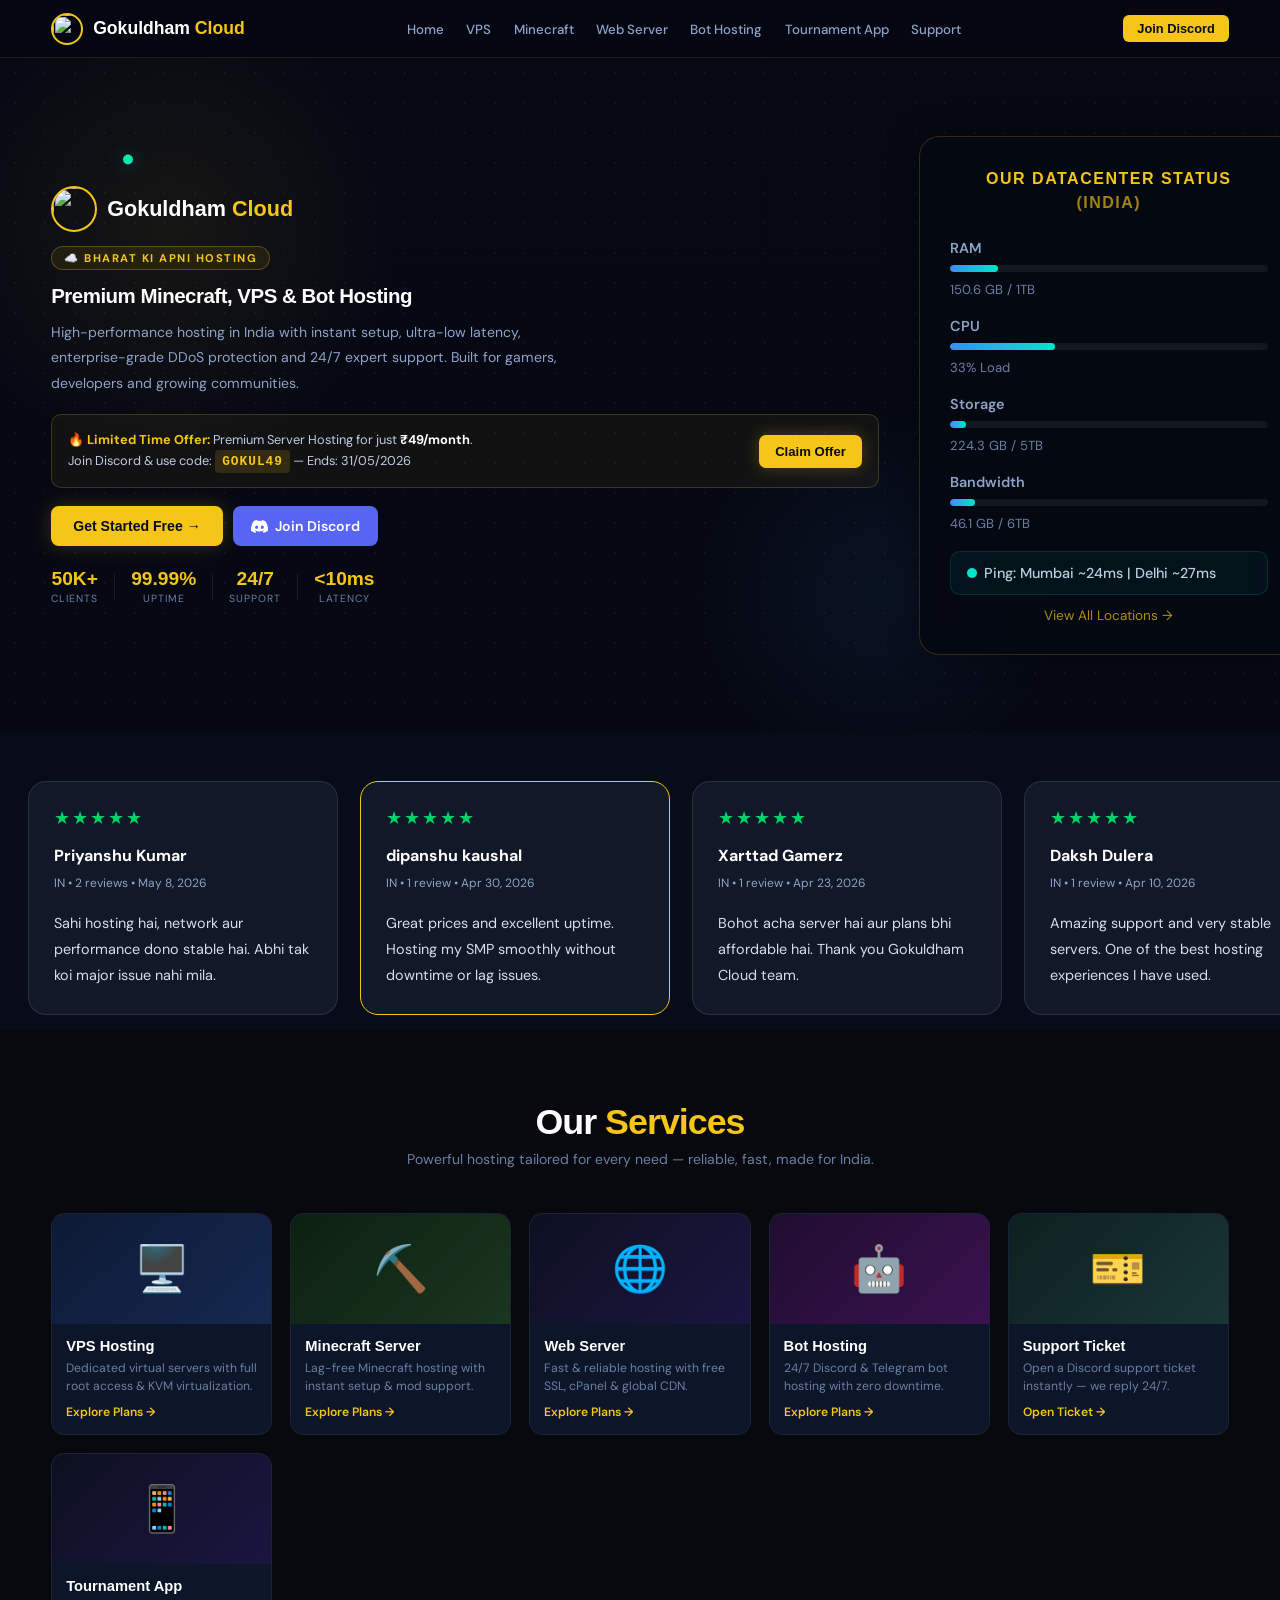
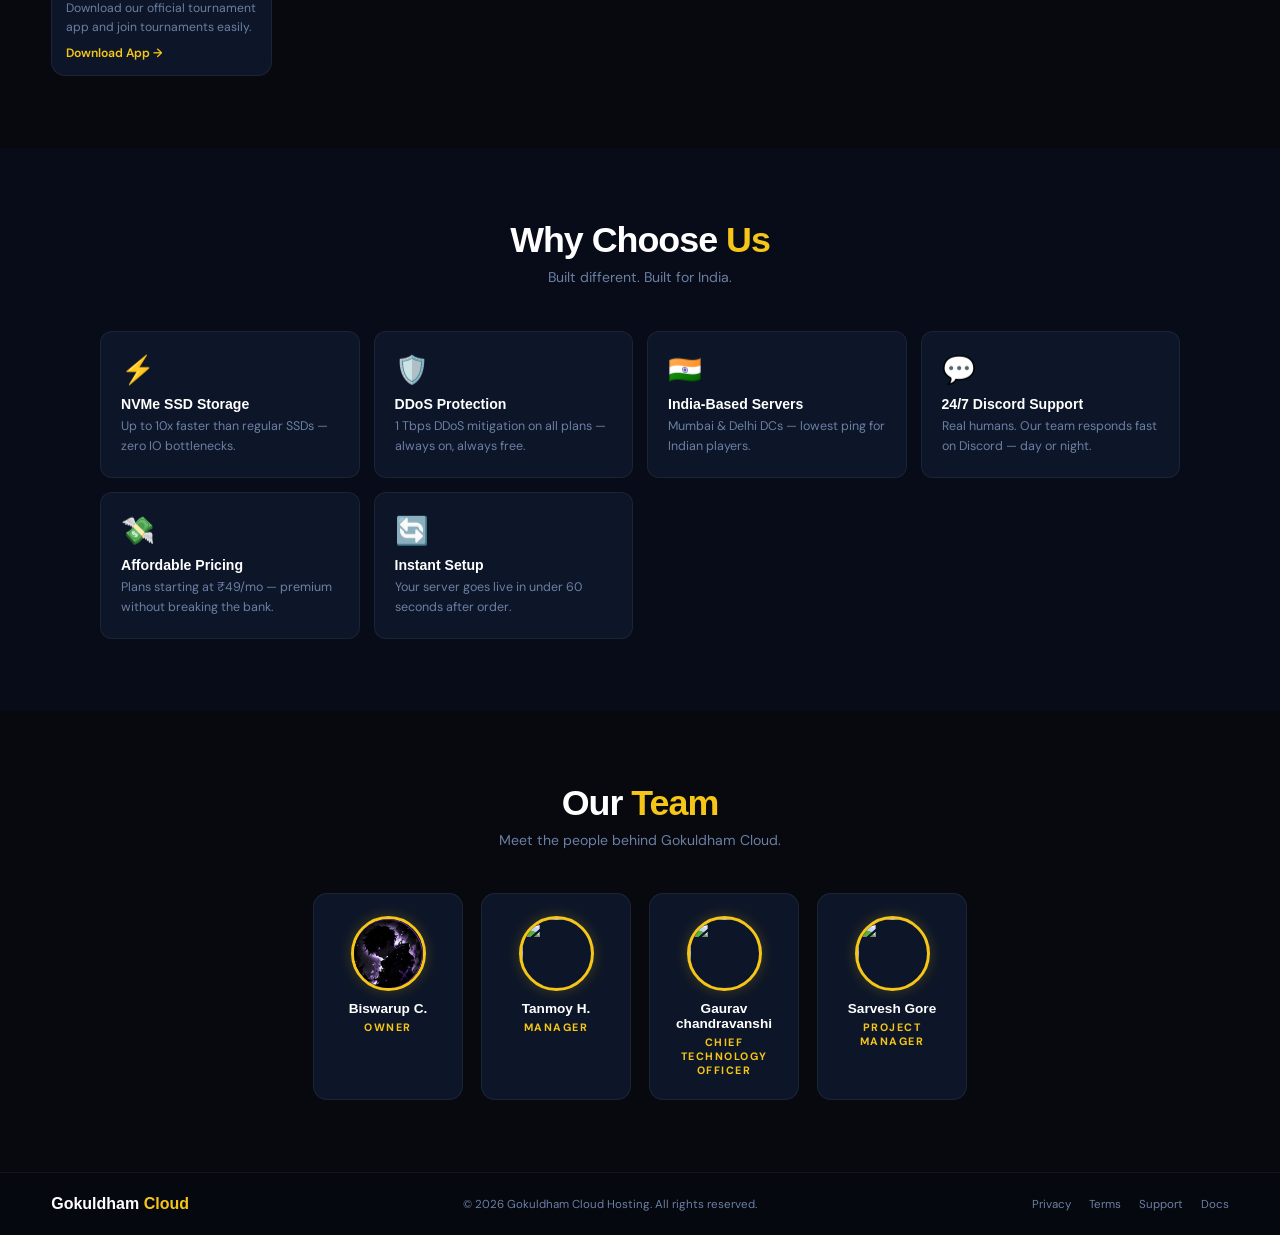
==== commit e588c4c3: "Add files via upload" ====
--- a/index.html
+++ b/index.html
@@ -1568,6 +1568,62 @@
   background-position:center;
   background-repeat:no-repeat;
 }
+
+.app-page{
+  min-height:100vh;
+  padding:100px 20px;
+  background:#080c18;
+  display:flex;
+  justify-content:center;
+  align-items:center;
+}
+
+.app-card{
+  width:100%;
+  max-width:500px;
+  background:#0d1628;
+  border:1px solid rgba(245,197,24,.2);
+  border-radius:20px;
+  padding:35px;
+  text-align:center;
+}
+
+.app-logo{
+  width:120px;
+  height:120px;
+  border-radius:25px;
+  border:3px solid #f5c518;
+  object-fit:cover;
+  margin-bottom:20px;
+}
+
+.app-title{
+  font-size:2rem;
+  font-weight:800;
+  color:white;
+  margin-bottom:10px;
+}
+
+.app-title span{
+  color:#f5c518;
+}
+
+.app-desc{
+  color:#8fa3c8;
+  line-height:1.7;
+  margin-bottom:25px;
+}
+
+.app-btn{
+  display:inline-block;
+  background:#f5c518;
+  color:#080c18;
+  padding:14px 30px;
+  border-radius:10px;
+  font-weight:800;
+  text-decoration:none;
+}
+
   </style>
 </head>
 
@@ -1586,6 +1642,7 @@
       <li><a onclick="showPage('minecraft')">Minecraft</a></li>
       <li><a onclick="showPage('web')">Web Server</a></li>
       <li><a onclick="showPage('bot')">Bot Hosting</a></li>
+      <li><a onclick="showPage('tournamentapp')">Tournament App</a></li>
       <li><a onclick="showPage('ticket')">Support</a></li>
     </ul>
     <div class="nr" id="nav-right">
@@ -1785,6 +1842,18 @@
               <div class="svc-a">Open Ticket →</div>
             </div>
           </div>
+          <div class="svc-c" onclick="showPage('tournamentapp')">
+  <div class="svc-thumb t-web">📱</div>
+
+  <div class="svc-b">
+    <div class="svc-n">Tournament App</div>
+
+    <div class="svc-d">
+      Download our official tournament app and join tournaments easily.
+    </div>
+
+    <div class="svc-a">Download App →</div>
+  </div>
         </div>
       </section>
 
@@ -2367,6 +2436,36 @@
       </footer>
     </div>
   </div>
+
+  <!-- ════ TOURNAMENT APP ════ -->
+<div class="page" id="page-tournamentapp">
+
+  <div class="app-page">
+
+    <div class="app-card">
+
+      <img class="app-logo"
+      src="https://raw.githubusercontent.com/bisawrupchakroborty-sketch/Gokuldham-Cloud/main/Gokuldham.png">
+
+      <div class="app-title">
+        Gokuldham <span>Tournament</span> App
+      </div>
+
+      <div class="app-desc">
+        Download our official tournament app and join Free Fire,
+        BGMI and Minecraft tournaments easily.
+      </div>
+
+      <a class="app-btn"
+      href="https://www.mediafire.com/file/yq8gx7raakdrtw0/com.companyname.gokuldhamturnament+(1).apk/file">
+        📥 Download App
+      </a>
+
+    </div>
+
+  </div>
+
+</div>
 
   <!-- ════ TICKET ════ -->
   <div class="page" id="page-ticket">
@@ -2543,7 +2642,7 @@
     window.addEventListener('load', startBars);
   </script>
   <audio id="bgMusic" loop>
-  <source src="https://raw.githubusercontent.com/bisawrupchakroborty-sketch/Gokuldham-Cloud/main/paisa.mp3" type="audio/mpeg">
+  <source src="https://raw.githubusercontent.com/bisawrupchakroborty-sketch/Gokuldham-Cloud/main/neon.mp3" type="audio/mpeg">
 </audio>
 
 <script>
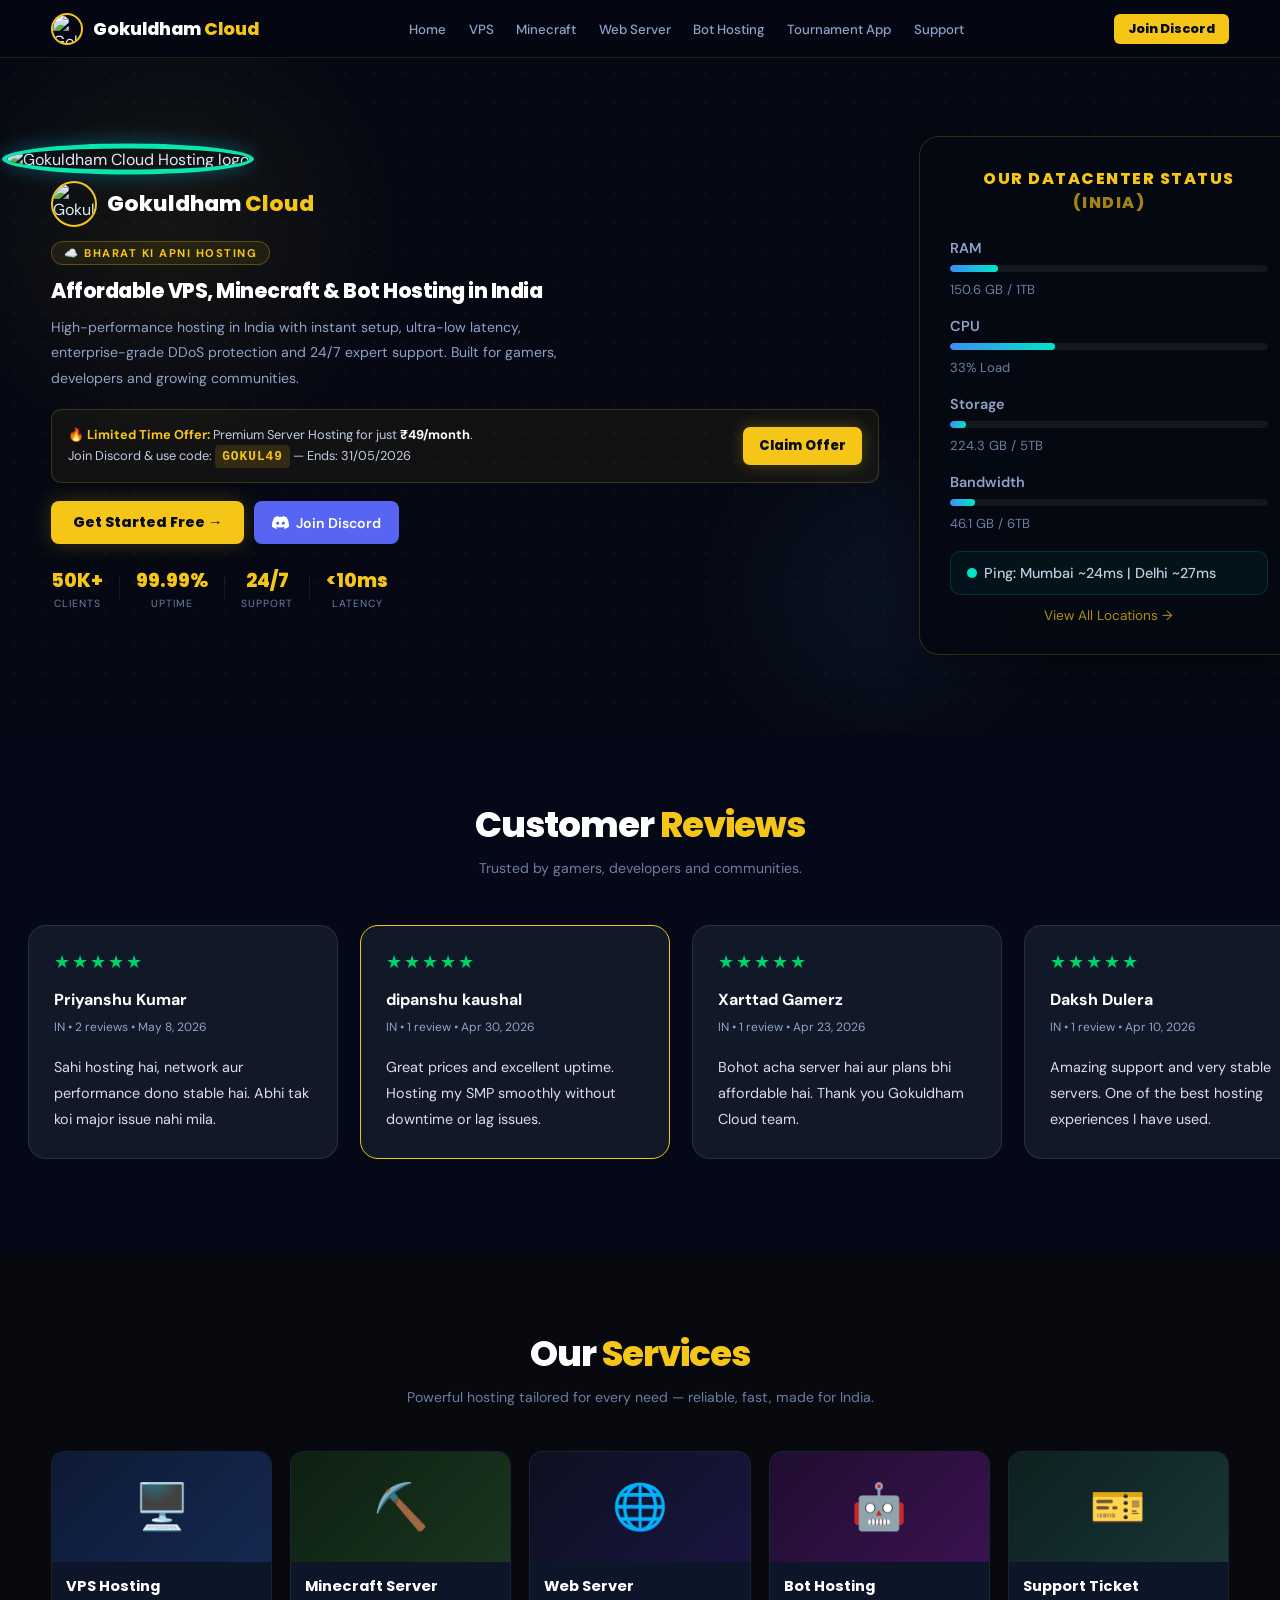
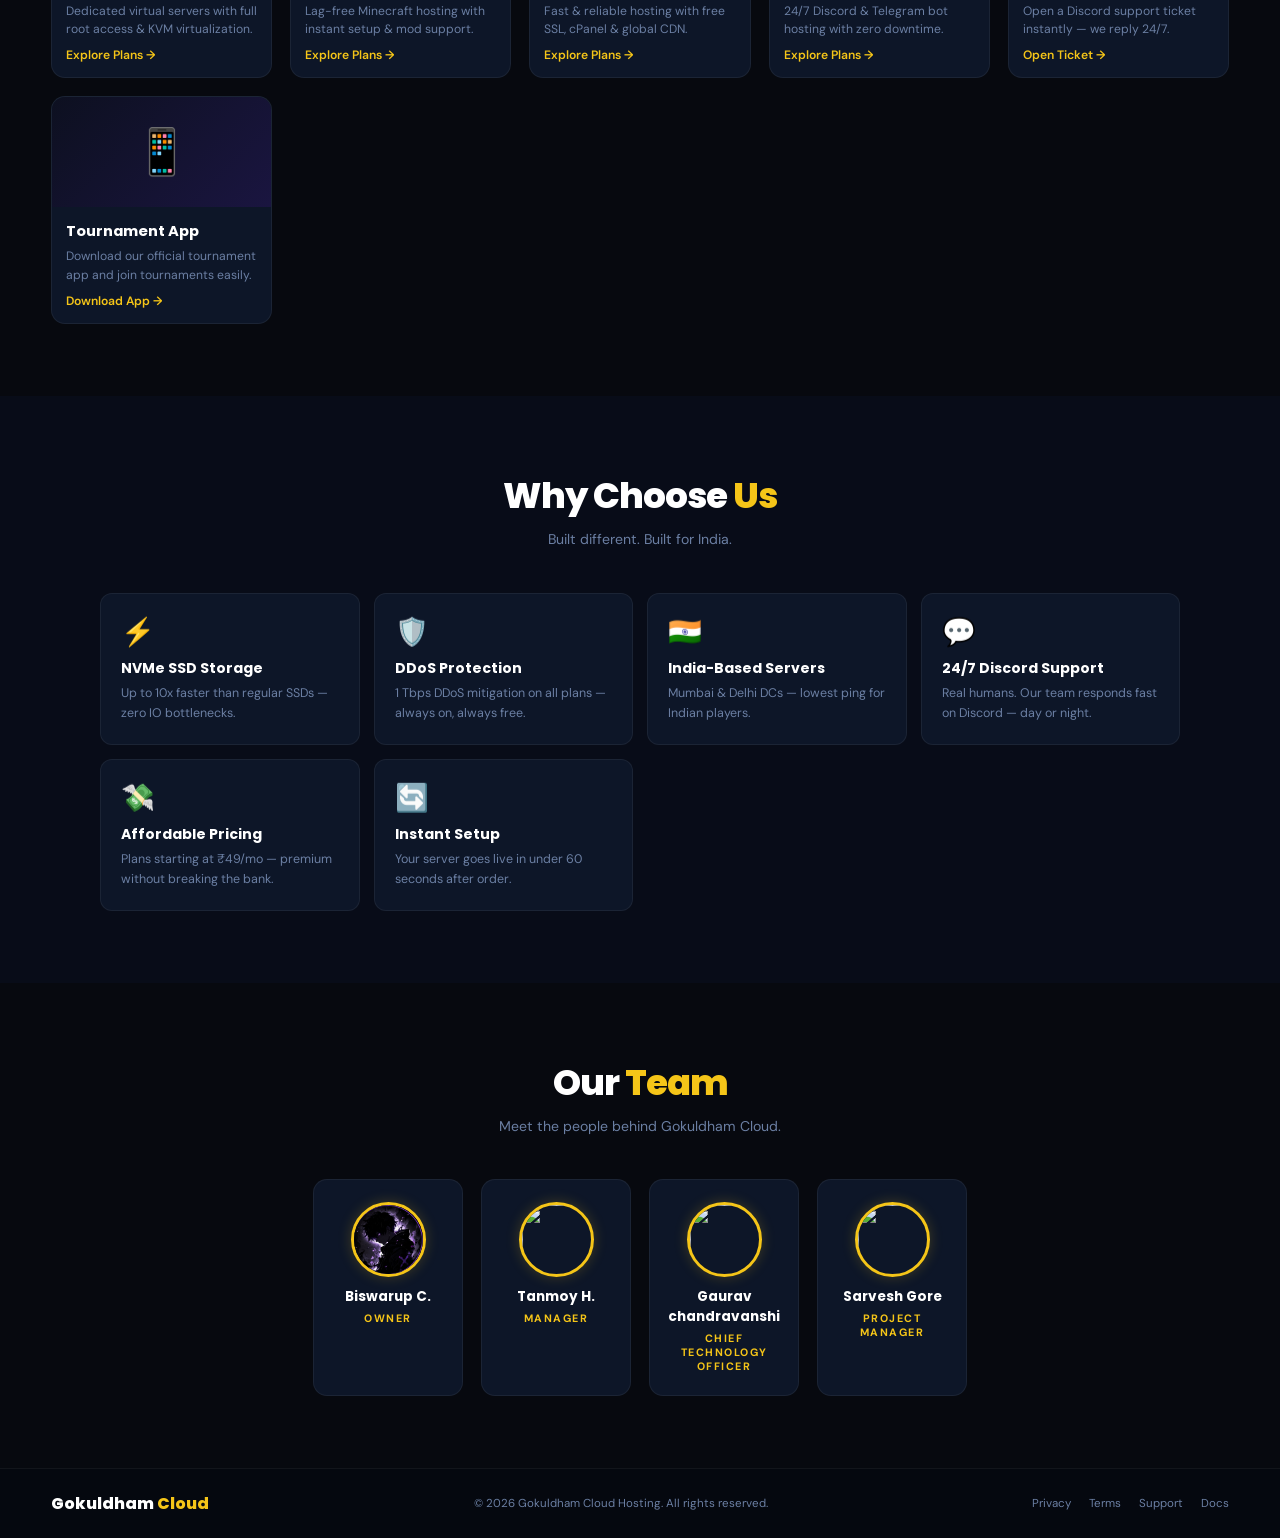
==== commit cd8dc697: "Add files via upload" ====
--- a/index.html
+++ b/index.html
@@ -4,8 +4,40 @@
 <head>
   <meta charset="UTF-8">
   <meta name="viewport" content="width=device-width, initial-scale=1.0">
-  <title>Gokuldham Cloud Hosting</title>
-  <link href="https://fonts.googleapis.com/css2?family=Syne:wght@700;800&family=DM+Sans:wght@400;500;600&display=swap"
+  <title>Gokuldham Cloud Hosting | VPS & Minecraft Hosting India</title>
+  <meta name="description" content="Gokuldham Cloud Hosting offers affordable VPS hosting, Minecraft server hosting, bot hosting and web hosting in India with low latency, DDoS protection and 24/7 Discord support.">
+  <meta name="keywords" content="Gokuldham Cloud Hosting, VPS Hosting India, Minecraft Hosting India, Bot Hosting India, Game Server Hosting India, Web Hosting India, Affordable Hosting India">
+  <meta name="author" content="Gokuldham Cloud Hosting">
+  <meta name="robots" content="index, follow">
+  <link rel="canonical" href="https://gokuldham.qzz.io/">
+  <link rel="icon" href="https://raw.githubusercontent.com/bisawrupchakroborty-sketch/Gokuldham-Cloud/main/Gokuldham.png">
+  <meta name="theme-color" content="#080c18">
+
+  <meta property="og:title" content="Gokuldham Cloud Hosting | VPS & Minecraft Hosting India">
+  <meta property="og:description" content="Gokuldham Cloud Hosting offers affordable VPS hosting, Minecraft server hosting, bot hosting and web hosting in India with low latency, DDoS protection and 24/7 Discord support.">
+  <meta property="og:type" content="website">
+  <meta property="og:url" content="https://gokuldham.qzz.io/">
+  <meta property="og:image" content="https://raw.githubusercontent.com/bisawrupchakroborty-sketch/Gokuldham-Cloud/main/Gokuldham.png">
+  <meta property="og:site_name" content="Gokuldham Cloud Hosting">
+
+  <meta name="twitter:card" content="summary_large_image">
+  <meta name="twitter:title" content="Gokuldham Cloud Hosting | VPS & Minecraft Hosting India">
+  <meta name="twitter:description" content="Gokuldham Cloud Hosting offers affordable VPS hosting, Minecraft server hosting, bot hosting and web hosting in India with low latency, DDoS protection and 24/7 Discord support.">
+  <meta name="twitter:image" content="https://raw.githubusercontent.com/bisawrupchakroborty-sketch/Gokuldham-Cloud/main/Gokuldham.png">
+
+  <script type="application/ld+json">
+  {
+    "@context": "https://schema.org",
+    "@type": "Organization",
+    "name": "Gokuldham Cloud Hosting",
+    "url": "https://gokuldham.qzz.io/",
+    "logo": "https://raw.githubusercontent.com/bisawrupchakroborty-sketch/Gokuldham-Cloud/main/Gokuldham.png",
+    "description": "Gokuldham Cloud Hosting offers affordable VPS hosting, Minecraft server hosting, bot hosting and web hosting in India with low latency, DDoS protection and 24/7 Discord support.",
+    "sameAs": ["https://discord.gg/3SnaHfPxQq"]
+  }
+  </script>
+
+  <link href="https://fonts.googleapis.com/css2?family=Poppins:wght@700;800&family=Syne:wght@700;800&family=DM+Sans:wght@400;500;600&display=swap"
     rel="stylesheet">
   <style>
     * {
@@ -1633,7 +1665,7 @@
   <nav>
     <div class="nl" onclick="showPage('home')">
       <img
-         src="https://raw.githubusercontent.com/bisawrupchakroborty-sketch/Gokuldham-Cloud/main/Gokuldham.png">
+         src="https://raw.githubusercontent.com/bisawrupchakroborty-sketch/Gokuldham-Cloud/main/Gokuldham.png" alt="Gokuldham Cloud Hosting logo">
       <span class="nl-t">Gokuldham <span>Cloud</span></span>
     </div>
     <ul class="nav-links">
@@ -1646,7 +1678,7 @@
       <li><a onclick="showPage('ticket')">Support</a></li>
     </ul>
     <div class="nr" id="nav-right">
-      <a href="https://discord.gg/3SnaHfPxQq" target="_blank" class="nav-cta">Join Discord</a>
+      <a href="https://discord.gg/3SnaHfPxQq" target="_blank" rel="noopener noreferrer" class="nav-cta">Join Discord</a>
     </div>
   </nav>
 
@@ -1659,18 +1691,18 @@
         <div class="hero-gr"></div>
 
         <div class="hero-floating-logo">
-  <img src="https://raw.githubusercontent.com/bisawrupchakroborty-sketch/Gokuldham-Cloud/main/Gokuldham.png" alt="">
+  <img src="https://raw.githubusercontent.com/bisawrupchakroborty-sketch/Gokuldham-Cloud/main/Gokuldham.png" alt="Gokuldham Cloud Hosting logo">
 </div>
 
         <div class="hero-inner">
           <div class="hero-l">
             <div class="hb">
               <img
-                 src="https://raw.githubusercontent.com/bisawrupchakroborty-sketch/Gokuldham-Cloud/main/Gokuldham.png">
+                 src="https://raw.githubusercontent.com/bisawrupchakroborty-sketch/Gokuldham-Cloud/main/Gokuldham.png" alt="Gokuldham Cloud Hosting logo">
               <div class="hb-name">Gokuldham <span>Cloud</span></div>
             </div>
             <div class="pill">☁️ BHARAT KI APNI HOSTING</div>
-            <h1 class="h1">Premium Minecraft, VPS &amp; Bot Hosting</h1>
+            <h1 class="h1">Affordable VPS, Minecraft &amp; Bot Hosting in India</h1>
             <p class="hdesc">High-performance hosting in India with instant setup, ultra-low latency, enterprise-grade
               DDoS protection and 24/7 expert support. Built for gamers, developers and growing communities.</p>
             <div class="offer">
@@ -1683,7 +1715,7 @@
             </div>
             <div class="hbtns">
               <button class="btn-y" onclick="showPage('order')">Get Started Free →</button>
-              <a href="https://discord.gg/3SnaHfPxQq" target="_blank" class="btn-d">
+              <a href="https://discord.gg/3SnaHfPxQq" target="_blank" rel="noopener noreferrer" class="btn-d">
                 <svg width="17" height="17" viewBox="0 0 127.14 96.36" fill="currentColor">
                   <path
                     d="M107.7,8.07A105.15,105.15,0,0,0,81.47,0a72.06,72.06,0,0,0-3.36,6.83A97.68,97.68,0,0,0,49,6.83,72.37,72.37,0,0,0,45.64,0,105.89,105.89,0,0,0,19.39,8.09C2.79,32.65-1.71,56.6.54,80.21h0A105.73,105.73,0,0,0,32.71,96.36,77.7,77.7,0,0,0,39.6,85.25a68.42,68.42,0,0,1-10.85-5.18c.91-.66,1.8-1.34,2.66-2a75.57,75.57,0,0,0,64.32,0c.87.71,1.76,1.39,2.66,2a68.68,68.68,0,0,1-10.87,5.19,77,77,0,0,0,6.89,11.1A105.25,105.25,0,0,0,126.6,80.22h0C129.24,52.84,122.09,29.11,107.7,8.07ZM42.45,65.69C36.18,65.69,31,60,31,53s5-12.74,11.43-12.74S54,46,53.89,53,48.84,65.69,42.45,65.69Zm42.24,0C78.41,65.69,73.25,60,73.25,53s5-12.74,11.44-12.74S96.23,46,96.12,53,91.08,65.69,84.69,65.69Z" />
@@ -1733,13 +1765,18 @@
                 <span class="dc-val">46.1 GB / 6TB</span>
               </div>
               <div class="dc-ping"><span class="dc-dot"></span>Ping: Mumbai ~24ms | Delhi ~27ms</div>
-              <a href="https://discord.gg/3SnaHfPxQq" target="_blank" class="dc-link">View All Locations →</a>
+              <a href="https://discord.gg/3SnaHfPxQq" target="_blank" rel="noopener noreferrer" class="dc-link">View All Locations →</a>
             </div>
           </div>
         </div>
       </section>
 
-      <div class="reviews-wrap">
+      <section class="reviews-sec">
+        <div class="sec-h">
+          <div class="sec-t">Customer <span class="yl">Reviews</span></div>
+          <div class="sec-sub">Trusted by gamers, developers and communities.</div>
+        </div>
+        <div class="reviews-wrap">
 
   <div class="review-card">
     <div class="stars">★★★★★</div>
@@ -2457,7 +2494,7 @@
       </div>
 
       <a class="app-btn"
-      href="https://www.mediafire.com/file/yq8gx7raakdrtw0/com.companyname.gokuldhamturnament+(1).apk/file">
+      href="https://www.mediafire.com/file/qgf9nwnoqttczds/com.companyname.gokuldhamturnament.apk/file">
         📥 Download App
       </a>
 
@@ -2483,7 +2520,7 @@
             <li><span class="tn">3</span>Click "Create Ticket" and describe your issue</li>
             <li><span class="tn">4</span>Our team will respond shortly!</li>
           </ul>
-          <a href="https://discord.gg/3SnaHfPxQq" target="_blank" class="d-big">
+          <a href="https://discord.gg/3SnaHfPxQq" target="_blank" rel="noopener noreferrer" class="d-big">
             <svg width="20" height="20" viewBox="0 0 127.14 96.36" fill="white">
               <path
                 d="M107.7,8.07A105.15,105.15,0,0,0,81.47,0a72.06,72.06,0,0,0-3.36,6.83A97.68,97.68,0,0,0,49,6.83,72.37,72.37,0,0,0,45.64,0,105.89,105.89,0,0,0,19.39,8.09C2.79,32.65-1.71,56.6.54,80.21h0A105.73,105.73,0,0,0,32.71,96.36,77.7,77.7,0,0,0,39.6,85.25a68.42,68.42,0,0,1-10.85-5.18c.91-.66,1.8-1.34,2.66-2a75.57,75.57,0,0,0,64.32,0c.87.71,1.76,1.39,2.66,2a68.68,68.68,0,0,1-10.87,5.19,77,77,0,0,0,6.89,11.1A105.25,105.25,0,0,0,126.6,80.22h0C129.24,52.84,122.09,29.11,107.7,8.07ZM42.45,65.69C36.18,65.69,31,60,31,53s5-12.74,11.43-12.74S54,46,53.89,53,48.84,65.69,42.45,65.69Zm42.24,0C78.41,65.69,73.25,60,73.25,53s5-12.74,11.44-12.74S96.23,46,96.12,53,91.08,65.69,84.69,65.69Z" />
@@ -2544,7 +2581,7 @@
               </div>
             </div>
           </div>
-          <a href="https://discord.gg/3SnaHfPxQq" target="_blank" class="o-btn">
+          <a href="https://discord.gg/3SnaHfPxQq" target="_blank" rel="noopener noreferrer" class="o-btn">
             <svg width="20" height="20" viewBox="0 0 127.14 96.36" fill="white">
               <path
                 d="M107.7,8.07A105.15,105.15,0,0,0,81.47,0a72.06,72.06,0,0,0-3.36,6.83A97.68,97.68,0,0,0,49,6.83,72.37,72.37,0,0,0,45.64,0,105.89,105.89,0,0,0,19.39,8.09C2.79,32.65-1.71,56.6.54,80.21h0A105.73,105.73,0,0,0,32.71,96.36,77.7,77.7,0,0,0,39.6,85.25a68.42,68.42,0,0,1-10.85-5.18c.91-.66,1.8-1.34,2.66-2a75.57,75.57,0,0,0,64.32,0c.87.71,1.76,1.39,2.66,2a68.68,68.68,0,0,1-10.87,5.19,77,77,0,0,0,6.89,11.1A105.25,105.25,0,0,0,126.6,80.22h0C129.24,52.84,122.09,29.11,107.7,8.07ZM42.45,65.69C36.18,65.69,31,60,31,53s5-12.74,11.43-12.74S54,46,53.89,53,48.84,65.69,42.45,65.69Zm42.24,0C78.41,65.69,73.25,60,73.25,53s5-12.74,11.44-12.74S96.23,46,96.12,53,91.08,65.69,84.69,65.69Z" />
@@ -2620,7 +2657,7 @@
       var nr = document.getElementById('nav-right');
       if (!nr) return;
       if (name === 'home') {
-        nr.innerHTML = '<a href="https://discord.gg/3SnaHfPxQq" target="_blank" class="nav-cta">Join Discord</a>';
+        nr.innerHTML = '<a href="https://discord.gg/3SnaHfPxQq" target="_blank" rel="noopener noreferrer" class="nav-cta">Join Discord</a>';
       } else {
         var label = pageNames[name] || name;
         var btn = document.createElement('button');
@@ -2655,4 +2692,4 @@
 </script>
 </body>
 
-</html>+</html>
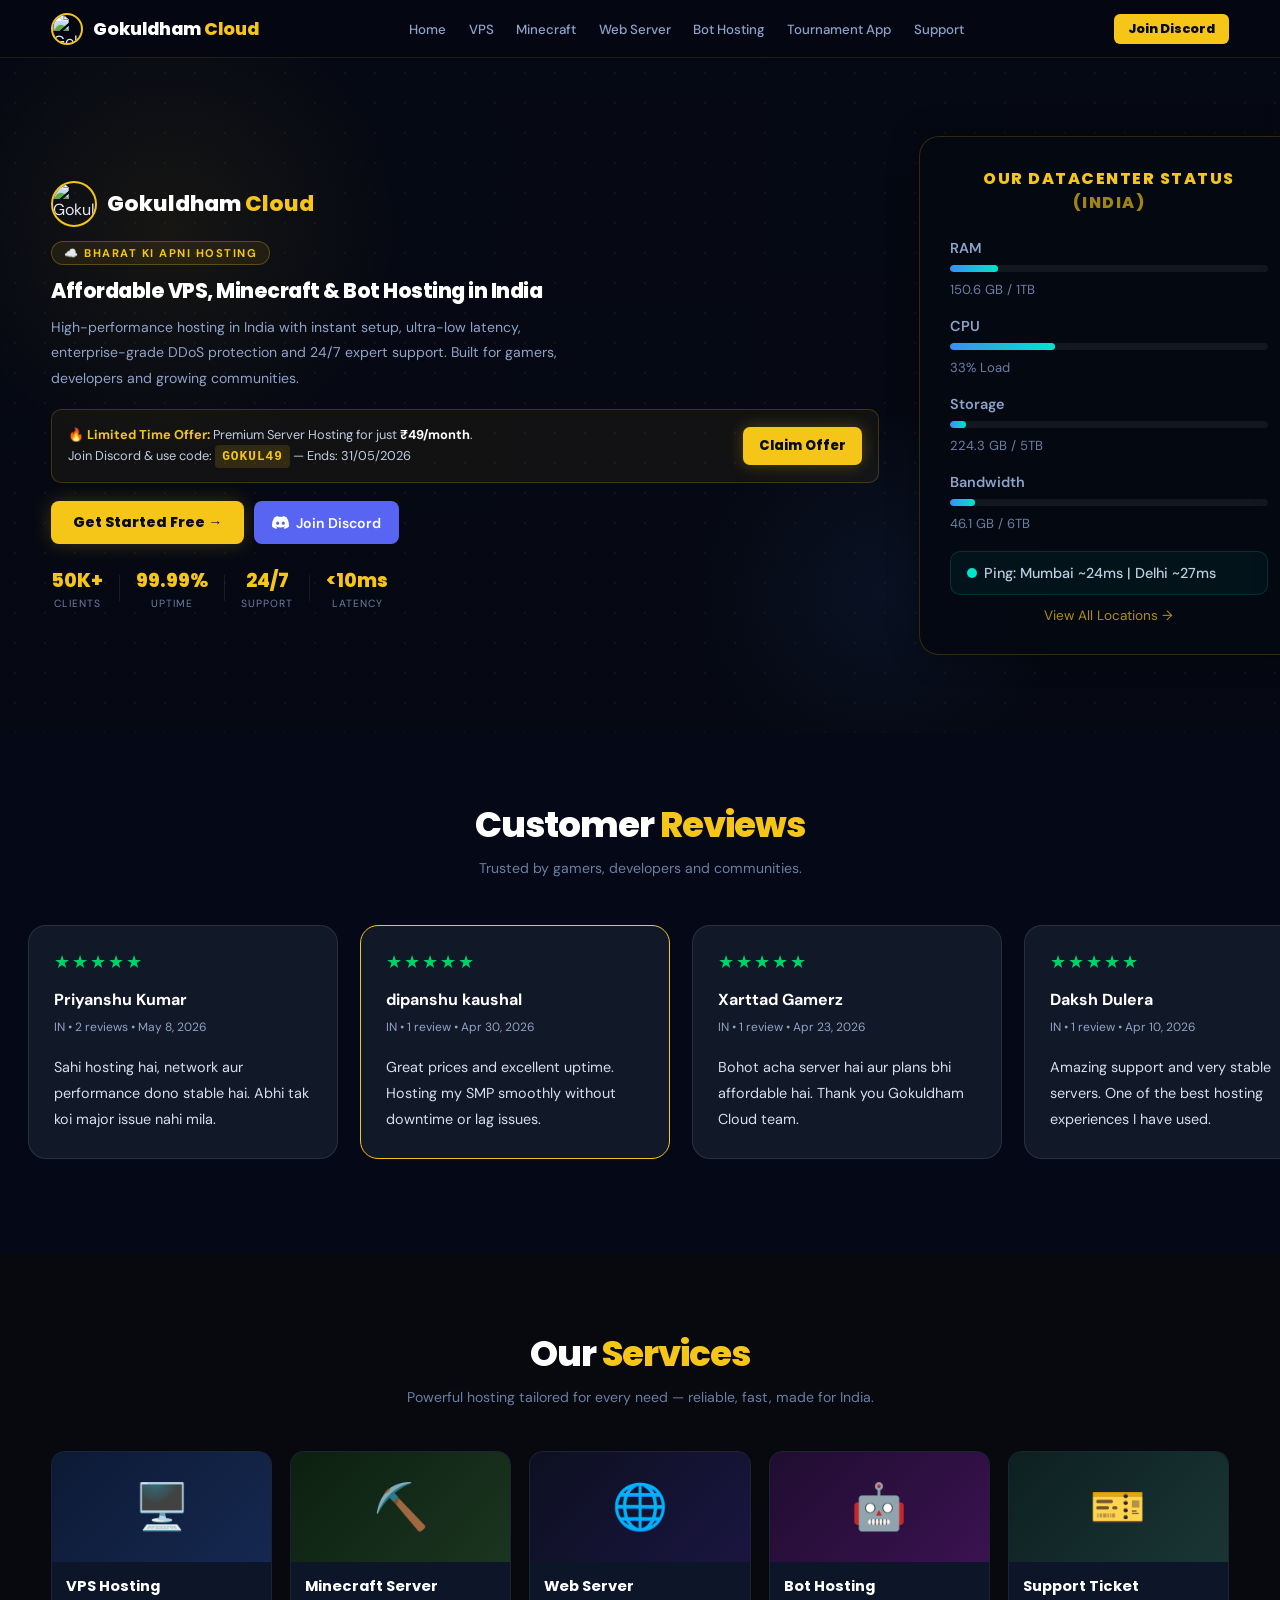
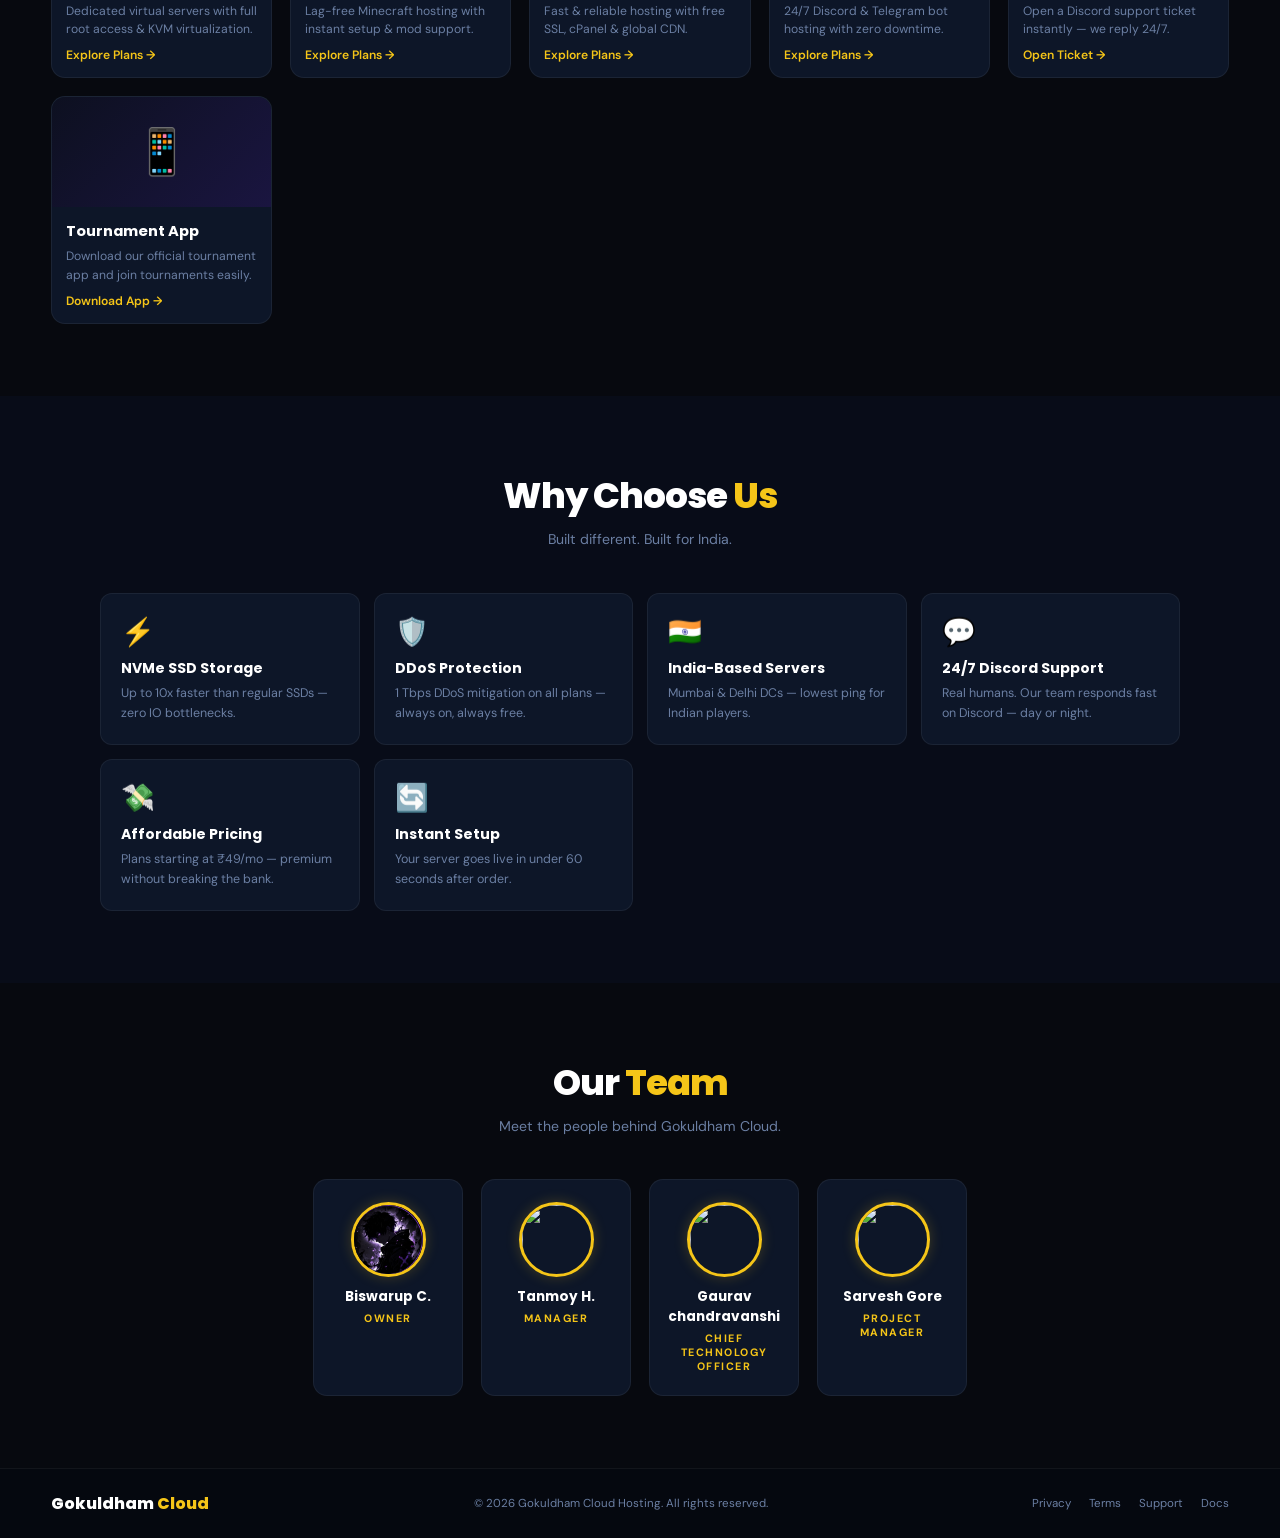
==== commit f098f185: "Update index.html" ====
--- a/index.html
+++ b/index.html
@@ -1689,10 +1689,6 @@
         <div class="hero-dots"></div>
         <div class="hero-gl"></div>
         <div class="hero-gr"></div>
-
-        <div class="hero-floating-logo">
-  <img src="https://raw.githubusercontent.com/bisawrupchakroborty-sketch/Gokuldham-Cloud/main/Gokuldham.png" alt="Gokuldham Cloud Hosting logo">
-</div>
 
         <div class="hero-inner">
           <div class="hero-l">
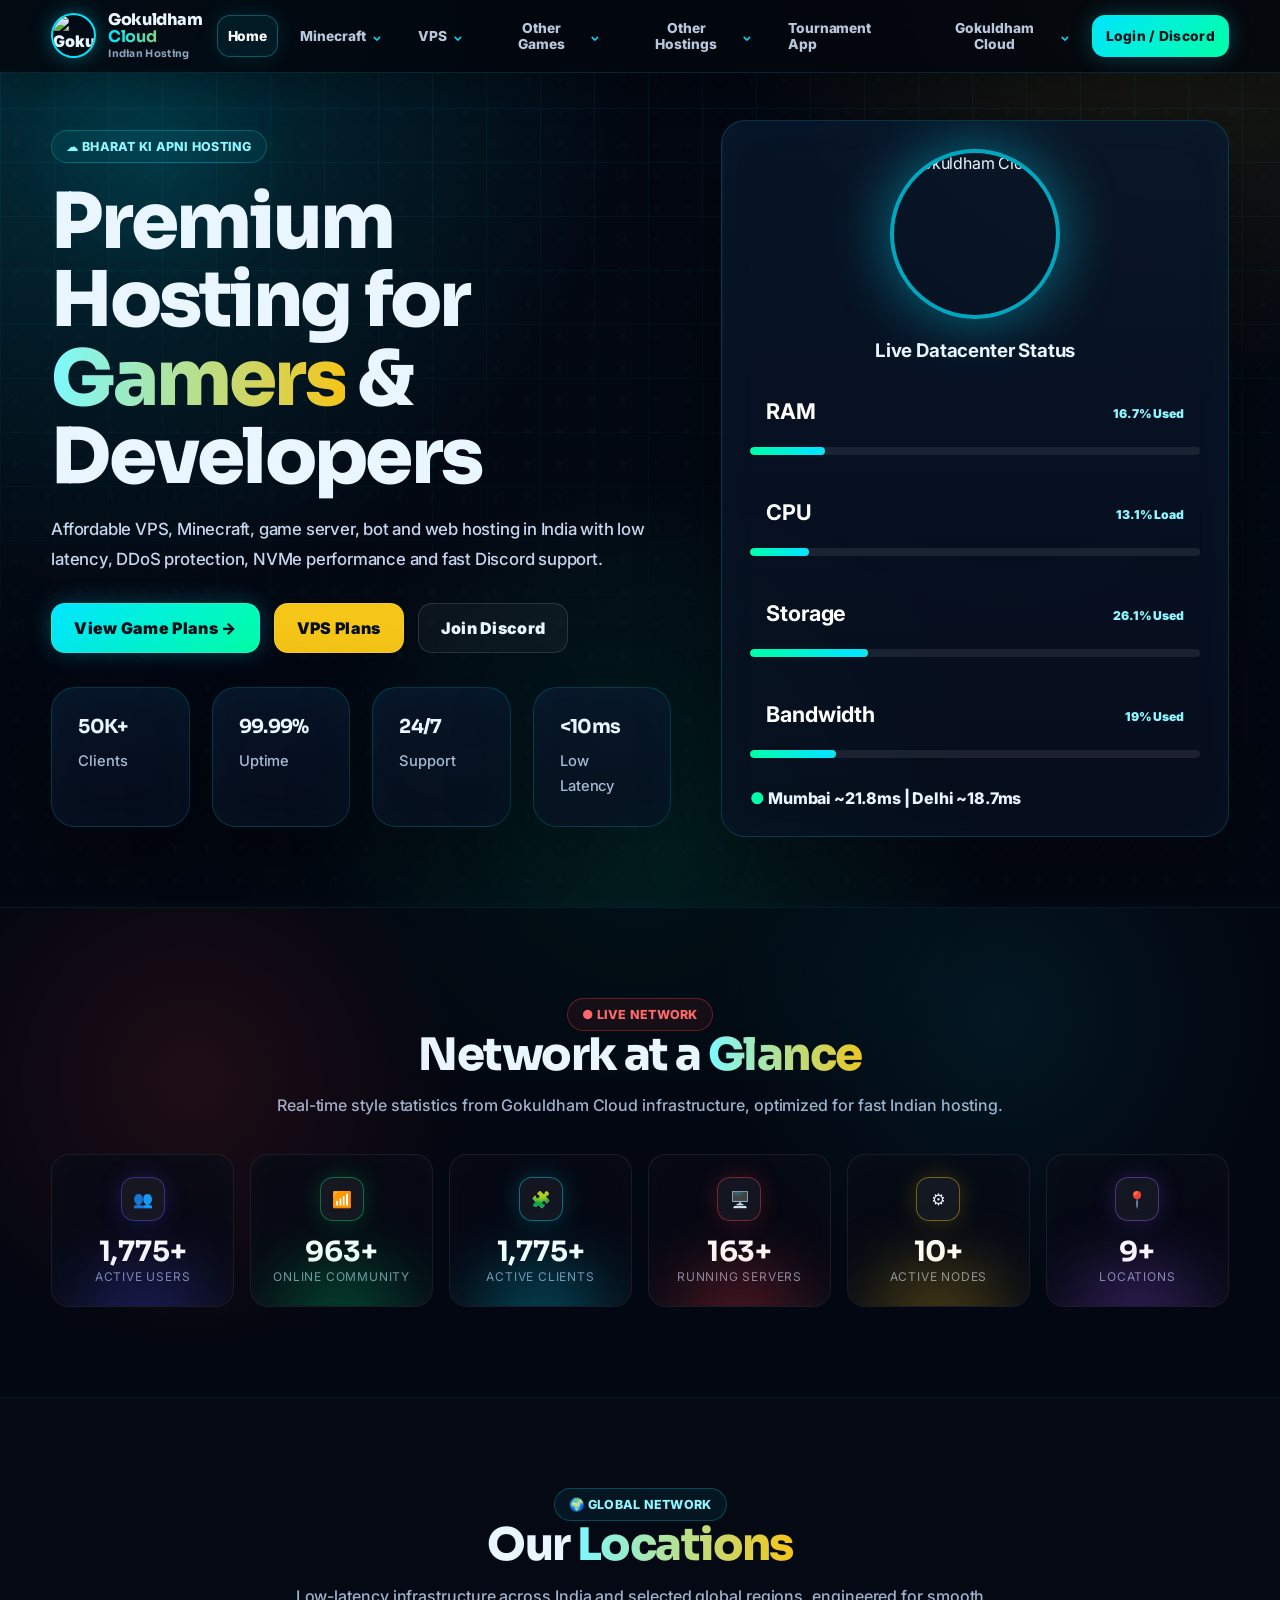
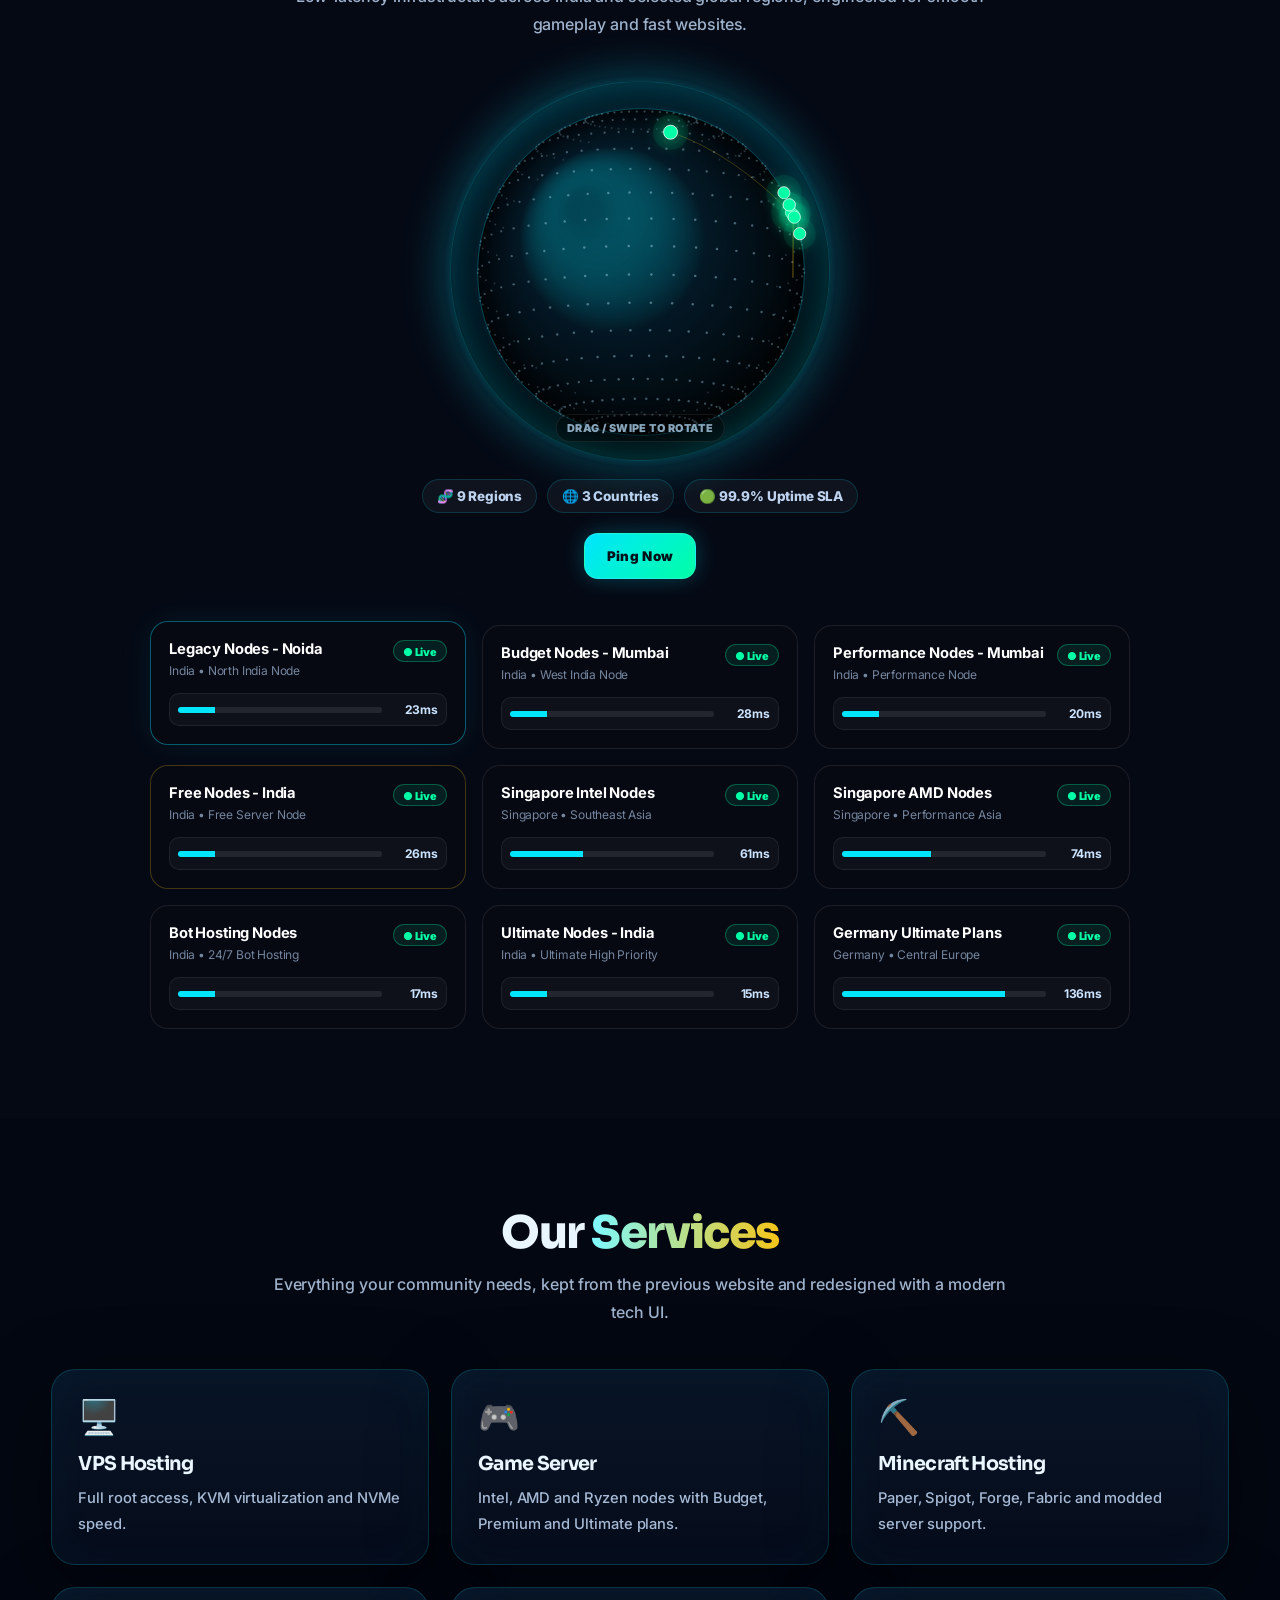
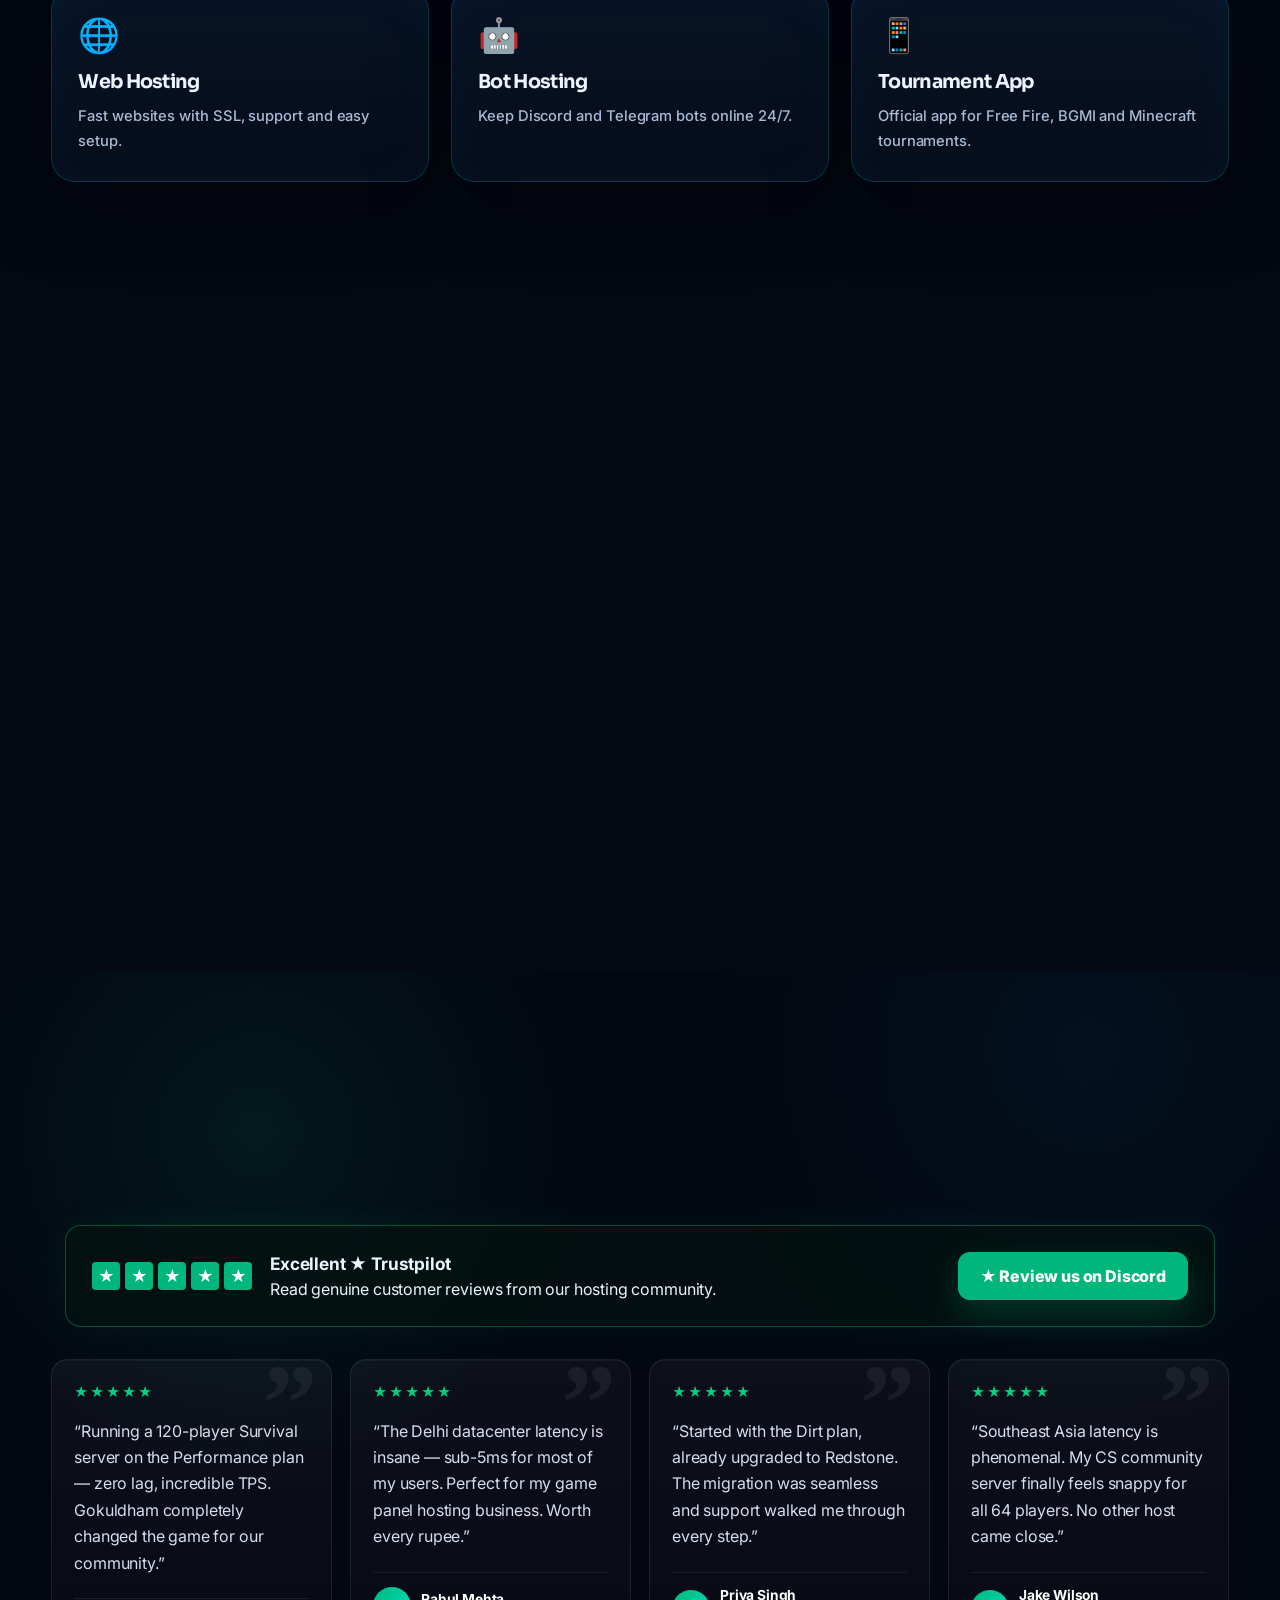
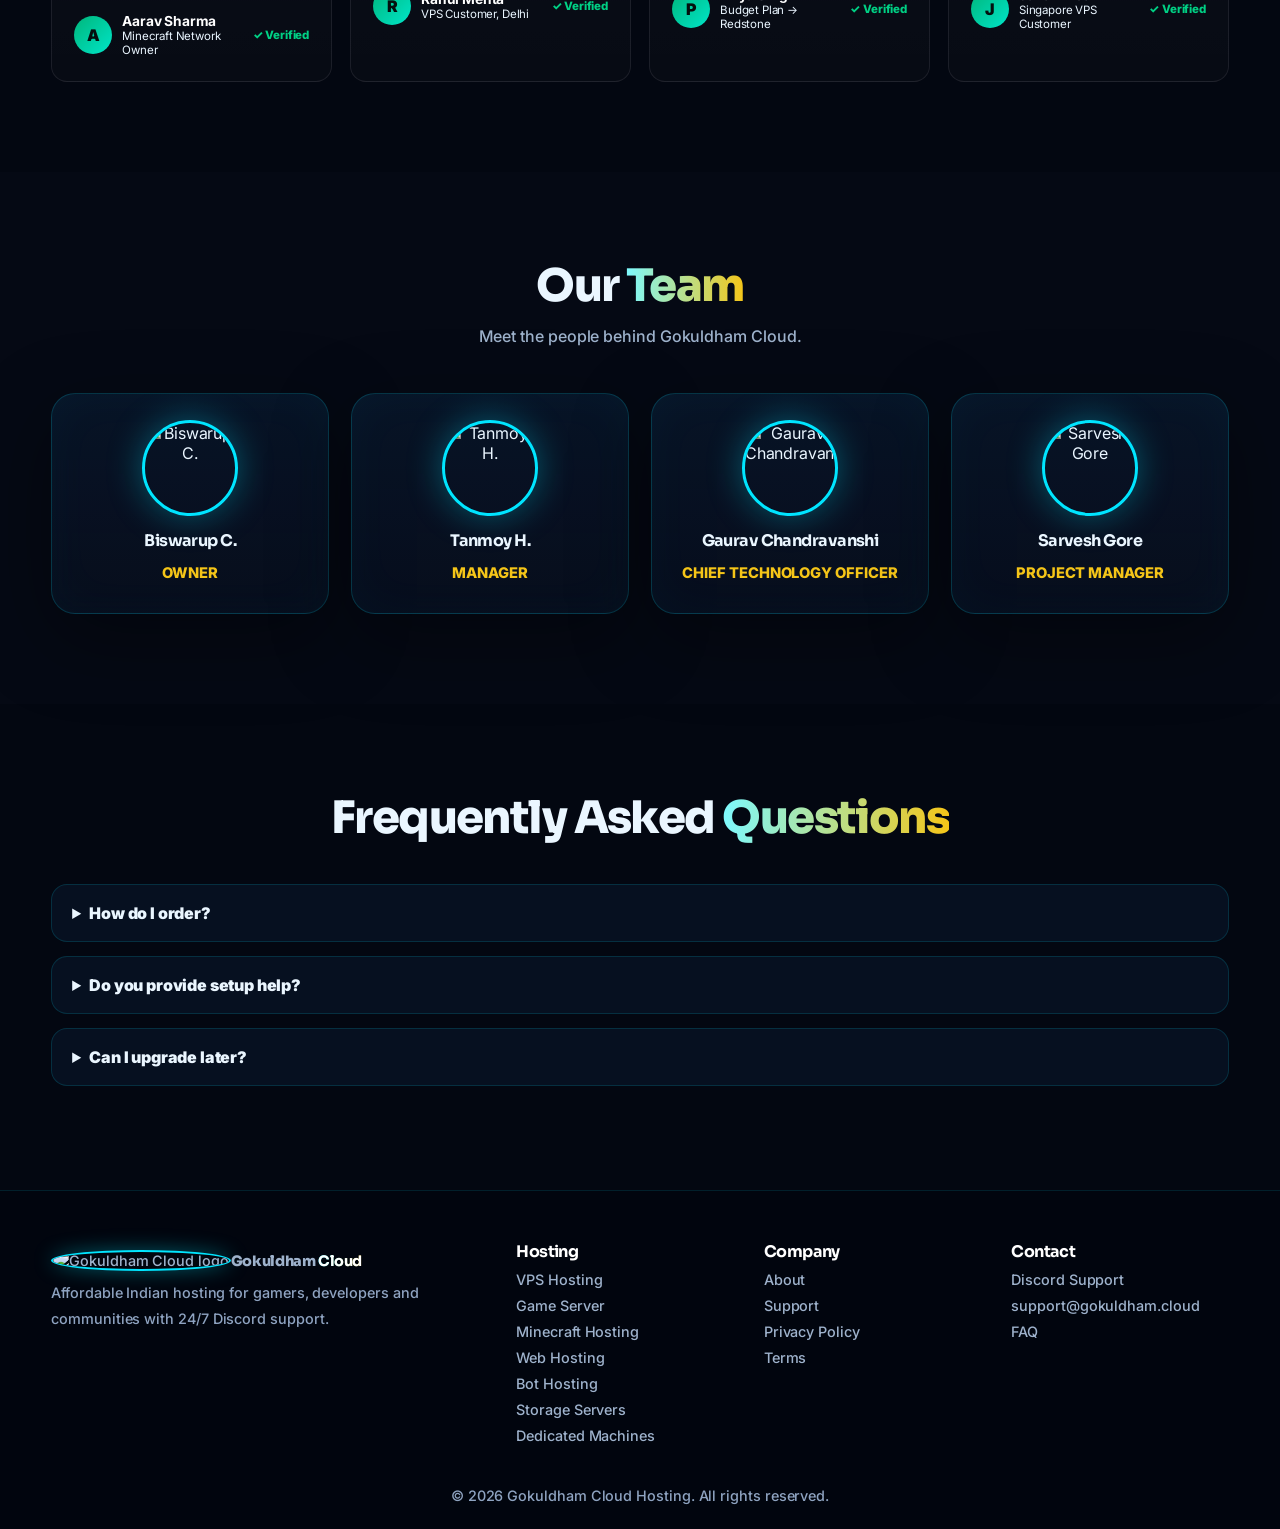
==== commit 04b48eb9: "Add files via upload" ====
--- a/index.html
+++ b/index.html
@@ -1,2691 +1,138 @@
 <!DOCTYPE html>
 <html lang="en">
+<head>
+<meta charset="UTF-8"><meta name="viewport" content="width=device-width, initial-scale=1.0">
+<title>Gokuldham Cloud Hosting | VPS & Game Server Hosting India</title><meta name="description" content="Affordable VPS, Minecraft, game server, bot and web hosting in India with low latency and 24/7 Discord support."><meta name="robots" content="index, follow">
+<link rel="canonical" href="https://gokuldham.qzz.io/">
+<link rel="icon" href="https://raw.githubusercontent.com/bisawrupchakroborty-sketch/Gokuldham-Cloud/main/Gokuldham.png"><meta name="theme-color" content="#07101d">
+<meta property="og:title" content="Gokuldham Cloud Hosting | VPS & Game Server Hosting India"><meta property="og:description" content="Affordable VPS, Minecraft, game server, bot and web hosting in India with low latency and 24/7 Discord support."><meta property="og:image" content="https://raw.githubusercontent.com/bisawrupchakroborty-sketch/Gokuldham-Cloud/main/Gokuldham.png"><meta property="og:type" content="website">
+<link rel="preconnect" href="https://fonts.googleapis.com"><link rel="preconnect" href="https://fonts.gstatic.com" crossorigin>
+<link href="https://fonts.googleapis.com/css2?family=Inter:wght@400;500;600;700;800;900&family=Sora:wght@600;700;800&display=swap" rel="stylesheet">
+<link rel="stylesheet" href="style.css"><script defer src="script.js"></script>
+</head>
+<body>
+<div class="loader"><div class="loader-ring"><img src="https://raw.githubusercontent.com/bisawrupchakroborty-sketch/Gokuldham-Cloud/main/Gokuldham.png" alt="Gokuldham Cloud"></div><p>Loading Gokuldham Cloud</p></div>
+<div class="bg-grid"></div><div class="cursor-glow"></div>
+<nav class="nav premium-nav">
+  <div class="container navin">
+    <a class="brand" href="index.html"><img src="https://raw.githubusercontent.com/bisawrupchakroborty-sketch/Gokuldham-Cloud/main/Gokuldham.png" alt="Gokuldham Cloud logo"><span>Gokuldham <b>Cloud</b><small>Indian Hosting</small></span></a>
+    <button class="menu" onclick="toggleMenu()" aria-label="Open menu">☰</button>
+    <div class="links mega-links" id="navLinks">
+      <a class="home-link active" href="index.html">Home</a>
+      <div class="nav-drop"><button type="button" class="drop-main">Minecraft <span>⌄</span></button><div class="drop-panel small">
+        <a href="minecraft.html"><i></i> India Plans</a>
+        <a href="minecraft.html#singapore"><i></i> Singapore Plans <em>Soon</em></a>
+        <a href="minecraft.html#germany"><i></i> Germany Plans <em>Soon</em></a>
+      </div></div>
+      <div class="nav-drop"><button type="button" class="drop-main">VPS <span>⌄</span></button><div class="drop-panel">
+        <a href="vps.html#intel"><i></i> Intel Xeon VPS Plans</a>
+        <a href="vps.html#amd"><i></i> AMD EPYC VPS Plans</a>
+        <a href="vps.html#ryzen"><i></i> AMD Ryzen 9 VPS Plans</a>
+      </div></div>
+      <div class="nav-drop"><button type="button" class="drop-main">Other Games <span>⌄</span></button><div class="drop-panel">
+        <a href="game-server.html"><i></i> Minecraft Game Server</a>
+        <a href="game-server.html#fivem"><i></i> FiveM Plans <em>Soon</em></a>
+        <a href="game-server.html#cs2"><i></i> CS2 Plans <em>Soon</em></a>
+        <a href="game-server.html#rust"><i></i> Rust Plans <em>Soon</em></a>
+        <a href="game-server.html#palworld"><i></i> Palworld Plans <em>Soon</em></a>
+      </div></div>
+      <div class="nav-drop"><button type="button" class="drop-main">Other Hostings <span>⌄</span></button><div class="drop-panel tall">
+        <a href="web-hosting.html"><i></i> Web Hosting</a>
+        <a href="bot-hosting.html"><i></i> Bot Hosting</a>
+        <a href="support.html"><i></i> RDP Hosting</a>
+        <a href="domain.html"><i></i> Domain Plans</a>
+        <a href="storage.html"><i></i> Storage Servers</a>
+        <a href="dedicated.html"><i></i> Dedicated Machines</a>
+      </div></div>
+      <a class="" href="tournament-app.html">Tournament App</a>
+      <div class="nav-drop"><button type="button" class="drop-main">Gokuldham Cloud <span>⌄</span></button><div class="drop-panel tall">
+        <a href="about.html#team"><i></i> Meet our Team</a>
+        <a href="about.html"><i></i> About Us</a>
+        <a href="about.html#infrastructure"><i></i> Infrastructure</a>
+        <a href="terms.html"><i></i> Terms and Policies</a>
+        <a href="privacy.html"><i></i> Privacy Policy</a>
+        <a href="support.html"><i></i> Payment Methods</a>
+      </div></div>
+      <a class="navbtn" href="https://discord.gg/3SnaHfPxQq" target="_blank">Login / Discord</a>
+    </div>
+  </div>
+</nav>
 
-<head>
-  <meta charset="UTF-8">
-  <meta name="viewport" content="width=device-width, initial-scale=1.0">
-  <title>Gokuldham Cloud Hosting | VPS & Minecraft Hosting India</title>
-  <meta name="description" content="Gokuldham Cloud Hosting offers affordable VPS hosting, Minecraft server hosting, bot hosting and web hosting in India with low latency, DDoS protection and 24/7 Discord support.">
-  <meta name="keywords" content="Gokuldham Cloud Hosting, VPS Hosting India, Minecraft Hosting India, Bot Hosting India, Game Server Hosting India, Web Hosting India, Affordable Hosting India">
-  <meta name="author" content="Gokuldham Cloud Hosting">
-  <meta name="robots" content="index, follow">
-  <link rel="canonical" href="https://gokuldham.qzz.io/">
-  <link rel="icon" href="https://raw.githubusercontent.com/bisawrupchakroborty-sketch/Gokuldham-Cloud/main/Gokuldham.png">
-  <meta name="theme-color" content="#080c18">
+<main><section class="hero"><div class="container hero-grid"><div class="hero-l"><span class="badge">☁️ Bharat Ki Apni Hosting</span><h1>Premium Hosting for <span class="grad">Gamers</span> & Developers</h1><p class="lead">Affordable VPS, Minecraft, game server, bot and web hosting in India with low latency, DDoS protection, NVMe performance and fast Discord support.</p><div class="buttons"><a class="btn btn-primary" href="game-server.html">View Game Plans →</a><a class="btn btn-yellow" href="vps.html">VPS Plans</a><a class="btn btn-ghost" href="https://discord.gg/3SnaHfPxQq" target="_blank">Join Discord</a></div><div class="grid four" style="margin-top:34px"><div class="glass card"><h3>50K+</h3><p>Clients</p></div><div class="glass card"><h3>99.99%</h3><p>Uptime</p></div><div class="glass card"><h3>24/7</h3><p>Support</p></div><div class="glass card"><h3>&lt;10ms</h3><p>Low Latency</p></div></div></div><div class="hero-card"><img class="logo-orb" src="https://raw.githubusercontent.com/bisawrupchakroborty-sketch/Gokuldham-Cloud/main/Gokuldham.png" alt="Gokuldham Cloud"><h3 style="text-align:center;margin-bottom:20px">Live Datacenter Status</h3><div class="status-row"><div><div class="metric"><b>RAM</b><span class="live-value" data-live="ram">--% Used</span></div><div class="bar"><span></span></div></div><div><div class="metric"><b>CPU</b><span class="live-value" data-live="cpu">--% Load</span></div><div class="bar"><span></span></div></div><div><div class="metric"><b>Storage</b><span class="live-value" data-live="storage">--% Used</span></div><div class="bar"><span></span></div></div><div><div class="metric"><b>Bandwidth</b><span class="live-value" data-live="bw">--% Used</span></div><div class="bar"><span></span></div></div></div><p class="ping-line">● <span class="live-value" data-live="ping">Mumbai ~--ms | Delhi ~--ms</span></p></div></div></section>
 
-  <meta property="og:title" content="Gokuldham Cloud Hosting | VPS & Minecraft Hosting India">
-  <meta property="og:description" content="Gokuldham Cloud Hosting offers affordable VPS hosting, Minecraft server hosting, bot hosting and web hosting in India with low latency, DDoS protection and 24/7 Discord support.">
-  <meta property="og:type" content="website">
-  <meta property="og:url" content="https://gokuldham.qzz.io/">
-  <meta property="og:image" content="https://raw.githubusercontent.com/bisawrupchakroborty-sketch/Gokuldham-Cloud/main/Gokuldham.png">
-  <meta property="og:site_name" content="Gokuldham Cloud Hosting">
-
-  <meta name="twitter:card" content="summary_large_image">
-  <meta name="twitter:title" content="Gokuldham Cloud Hosting | VPS & Minecraft Hosting India">
-  <meta name="twitter:description" content="Gokuldham Cloud Hosting offers affordable VPS hosting, Minecraft server hosting, bot hosting and web hosting in India with low latency, DDoS protection and 24/7 Discord support.">
-  <meta name="twitter:image" content="https://raw.githubusercontent.com/bisawrupchakroborty-sketch/Gokuldham-Cloud/main/Gokuldham.png">
-
-  <script type="application/ld+json">
-  {
-    "@context": "https://schema.org",
-    "@type": "Organization",
-    "name": "Gokuldham Cloud Hosting",
-    "url": "https://gokuldham.qzz.io/",
-    "logo": "https://raw.githubusercontent.com/bisawrupchakroborty-sketch/Gokuldham-Cloud/main/Gokuldham.png",
-    "description": "Gokuldham Cloud Hosting offers affordable VPS hosting, Minecraft server hosting, bot hosting and web hosting in India with low latency, DDoS protection and 24/7 Discord support.",
-    "sameAs": ["https://discord.gg/3SnaHfPxQq"]
-  }
-  </script>
-
-  <link href="https://fonts.googleapis.com/css2?family=Poppins:wght@700;800&family=Syne:wght@700;800&family=DM+Sans:wght@400;500;600&display=swap"
-    rel="stylesheet">
-  <style>
-    * {
-      margin: 0;
-      padding: 0;
-      box-sizing: border-box
-    }
-
-    html {
-      scroll-behavior: smooth
-    }
-
-    body {
-      font-family: "DM Sans", sans-serif;
-      background: #080c18;
-      color: #e2e8f4;
-      overflow-x: hidden
-    }
-
-    .page {
-      display: none
-    }
-
-    .page.active {
-      display: block
-    }
-
-    /* NAV */
-    nav {
-      position: fixed;
-      top: 0;
-      left: 0;
-      right: 0;
-      z-index: 200;
-      height: 58px;
-      display: flex;
-      align-items: center;
-      justify-content: space-between;
-      padding: 0 4%;
-      background: rgba(5, 8, 18, 0.95);
-      backdrop-filter: blur(16px);
-      border-bottom: 1px solid rgba(245, 197, 24, 0.12)
-    }
-
-    .nl {
-      display: flex;
-      align-items: center;
-      gap: 10px;
-      cursor: pointer
-    }
-
-    .nl img {
-      width: 32px;
-      height: 32px;
-      border-radius: 50%;
-      border: 2px solid #f5c518;
-      object-fit: cover
-    }
-
-    .nl-t {
-      font-family: "Poppins", sans-serif;
-      font-size: 1.1rem;
-      font-weight: 800;
-      color: #fff
-    }
-
-    .nl-t span {
-      color: #f5c518
-    }
-
-    .nav-links {
-      display: flex;
-      gap: 1.4rem;
-      list-style: none
-    }
-
-    .nav-links a {
-      color: #8fa3c8;
-      font-size: 0.83rem;
-      font-weight: 500;
-      cursor: pointer;
-      text-decoration: none;
-      transition: color .2s
-    }
-
-    .nav-links a:hover {
-      color: #f5c518
-    }
-
-    .nr {
-      display: flex;
-      align-items: center;
-      gap: 8px
-    }
-
-    .nav-cta {
-      background: #f5c518;
-      color: #080c18;
-      border: none;
-      padding: 6px 14px;
-      border-radius: 6px;
-      font-family: "Poppins", sans-serif;
-      font-weight: 800;
-      font-size: 0.8rem;
-      cursor: pointer;
-      text-decoration: none
-    }
-
-    .back-btn {
-      background: transparent;
-      border: 1px solid rgba(255, 255, 255, 0.12);
-      color: #8fa3c8;
-      padding: 5px 12px;
-      border-radius: 6px;
-      font-size: 0.78rem;
-      cursor: pointer;
-      transition: all .2s
-    }
-
-    .back-btn:hover {
-      border-color: #f5c518;
-      color: #f5c518
-    }
-
-    .bc {
-      font-size: 0.72rem;
-      color: #8fa3c8;
-      display: flex;
-      align-items: center;
-      gap: 4px
-    }
-
-    .bc span {
-      color: #f5c518;
-      font-weight: 600
-    }
-
-    @media(max-width:680px) {
-      .nav-links {
-        display: none
-      }
-    }
-
-    /* HOME HERO */
-    .home-wrap {
-      padding-top: 58px
-    }
-
-    .hero{
-  position:relative;
-
-  min-height:75vh;
-
-  display:flex;
-  align-items:center;
-
-  overflow:hidden;
-
-  background:
-    linear-gradient(rgba(5,8,18,0.82), rgba(5,8,18,0.88)),
-    url('https://raw.githubusercontent.com/bisawrupchakroborty-sketch/Gokuldham-Cloud/main/bg.jpg');
-
-  background-size:cover;
-  background-position:center;
-  background-repeat:no-repeat;
-}
-    .hero-dots {
-      position: absolute;
-      inset: 0;
-      background-image: radial-gradient(rgba(245, 197, 24, 0.05) 1px, transparent 1px);
-      background-size: 30px 30px;
-      pointer-events: none
-    }
-
-    .hero-gl {
-      position: absolute;
-      width: 500px;
-      height: 500px;
-      border-radius: 50%;
-      background: radial-gradient(circle, rgba(245, 197, 24, 0.07) 0%, transparent 65%);
-      top: -80px;
-      left: -80px;
-      pointer-events: none
-    }
-
-    .hero-gr {
-      position: absolute;
-      width: 400px;
-      height: 400px;
-      border-radius: 50%;
-      background: radial-gradient(circle, rgba(59, 142, 243, 0.07) 0%, transparent 65%);
-      bottom: -60px;
-      right: 200px;
-      pointer-events: none
-    }
-
-    .hero-inner{
-  position:relative;
-  z-index:2;
-
-  width:100%;
-  max-width:1280px;
-
-  margin:0 auto;
-
-  padding:2rem 4%;
-
-  display:flex;
-  align-items:center;
-  gap:2.5rem;
-  flex-wrap:wrap;
-}
-    .hero-l {
-      flex: 1;
-      min-width: 300px
-    }
-
-    .hero-r {
-      width: 310px;
-      flex-shrink: 0
-    }
-
-    @media(max-width:980px) {
-      .hero-r {
-        width: 100%;
-        max-width: 380px;
-        margin: 0 auto
-      }
-    }
-
-    @media(max-width:600px) {
-      .hero-l {
-        min-width: unset;
-        width: 100%
-      }
-    }
-
-    .hb {
-      display: flex;
-      align-items: center;
-      gap: 10px;
-      margin-bottom: 14px
-    }
-
-    .hb img {
-      width: 46px;
-      height: 46px;
-      border-radius: 50%;
-      border: 2.5px solid #f5c518;
-      object-fit: cover
-    }
-
-    .hb-name {
-      font-family: "Poppins", sans-serif;
-      font-size: 1.35rem;
-      font-weight: 800;
-      color: #fff;
-      white-space: nowrap
-    }
-
-    .hb-name span {
-      color: #f5c518
-    }
-
-    .pill {
-      display: inline-flex;
-      align-items: center;
-      gap: 6px;
-      background: rgba(245, 197, 24, 0.08);
-      border: 1px solid rgba(245, 197, 24, 0.28);
-      color: #f5c518;
-      padding: 4px 12px;
-      border-radius: 999px;
-      font-size: 0.7rem;
-      font-weight: 700;
-      letter-spacing: 1.5px;
-      margin-bottom: 14px;
-      white-space: nowrap
-    }
-
-    .h1 {
-      font-family: "Poppins", sans-serif;
-      font-size: clamp(1.1rem, 1.6vw, 1.75rem);
-      font-weight: 800;
-      color: #fff;
-      line-height: 1.18;
-      letter-spacing: -0.5px;
-      margin-bottom: 12px
-    }
-
-    @media(max-width:700px) {
-      .h1 {
-        font-size: 1.4rem
-      }
-    }
-
-    .hdesc {
-      font-size: 0.88rem;
-      color: #8fa3c8;
-      line-height: 1.8;
-      margin-bottom: 18px;
-      max-width: 520px
-    }
-
-    /* OFFER BOX */
-    .offer {
-      background: rgba(245, 197, 24, 0.05);
-      border: 1px solid rgba(245, 197, 24, 0.2);
-      border-radius: 10px;
-      padding: 14px 16px;
-      display: flex;
-      align-items: center;
-      justify-content: space-between;
-      gap: 12px;
-      margin-bottom: 18px;
-      flex-wrap: wrap
-    }
-
-    .offer-txt {
-      font-size: 0.8rem;
-      color: #c0cce0;
-      line-height: 1.65
-    }
-
-    .offer-hl {
-      color: #f5c518;
-      font-weight: 700
-    }
-
-    .offer-code {
-      display: inline-block;
-      background: rgba(245, 197, 24, 0.14);
-      color: #f5c518;
-      font-family: monospace;
-      font-weight: 700;
-      padding: 1px 7px;
-      border-radius: 4px;
-      letter-spacing: 1px
-    }
-
-    .offer-btn {
-      background: #f5c518;
-      color: #080c18;
-      border: none;
-      padding: 9px 16px;
-      border-radius: 7px;
-      font-family: "Poppins", sans-serif;
-      font-weight: 800;
-      font-size: 0.82rem;
-      cursor: pointer;
-      white-space: nowrap;
-      box-shadow: 0 0 16px rgba(245, 197, 24, 0.28);
-      transition: transform .2s
-    }
-
-    .offer-btn:hover {
-      transform: translateY(-1px)
-    }
-
-    .hbtns {
-      display: flex;
-      gap: 10px;
-      margin-bottom: 22px;
-      flex-wrap: wrap
-    }
-
-    .btn-y {
-      background: #f5c518;
-      color: #080c18;
-      border: none;
-      padding: 11px 22px;
-      border-radius: 8px;
-      font-family: "Poppins", sans-serif;
-      font-weight: 800;
-      font-size: 0.88rem;
-      cursor: pointer;
-      box-shadow: 0 0 20px rgba(245, 197, 24, 0.22);
-      transition: transform .2s, box-shadow .2s
-    }
-
-    .btn-y:hover {
-      transform: translateY(-2px);
-      box-shadow: 0 0 32px rgba(245, 197, 24, 0.42)
-    }
-
-    .btn-d {
-      display: inline-flex;
-      align-items: center;
-      gap: 7px;
-      background: #5865F2;
-      color: #fff;
-      border: none;
-      padding: 11px 18px;
-      border-radius: 8px;
-      font-family: "DM Sans", sans-serif;
-      font-weight: 600;
-      font-size: 0.88rem;
-      cursor: pointer;
-      text-decoration: none;
-      transition: transform .2s
-    }
-
-    .btn-d:hover {
-      transform: translateY(-2px)
-    }
-
-    .hstats {
-      display: flex;
-      align-items: center;
-      flex-wrap: wrap;
-      gap: 2px
-    }
-
-    .hs {
-      padding: 0 14px;
-      text-align: center
-    }
-
-    .hs:first-child {
-      padding-left: 0
-    }
-
-    .hs-n {
-      display: block;
-      font-family: "Poppins", sans-serif;
-      font-size: 1.2rem;
-      font-weight: 800;
-      color: #f5c518
-    }
-
-    .hs-l {
-      display: block;
-      font-size: 0.65rem;
-      color: #6b7fa3;
-      text-transform: uppercase;
-      letter-spacing: 1px;
-      margin-top: 2px
-    }
-
-    .hs-d {
-      width: 1px;
-      height: 26px;
-      background: rgba(255, 255, 255, 0.08)
-    }
-
-    /* DC CARD */
-.dc{
-  background:rgba(5, 8, 18, 0.88);
-  border:1px solid rgba(245, 197, 24, 0.18);
-  border-radius:20px;
-
-  width:380px;
-  padding:30px;
-
-  backdrop-filter:blur(10px);
-
-  box-shadow:
-    0 0 30px rgba(0,0,0,0.35);
-}
-
-/* HEADING */
-.dc-h{
-  font-family:"Poppins", sans-serif;
-  font-size:1rem;
-  font-weight:800;
-  color:#f5c518;
-  text-align:center;
-  letter-spacing:1.5px;
-  text-transform:uppercase;
-  margin-bottom:24px;
-  line-height:1.5;
-}
-
-/* ROW */
-.dc-row{
-  margin-bottom:18px;
-}
-
-/* LABEL */
-.dc-lbl{
-  font-size:0.9rem;
-  color:#8fa3c8;
-  font-weight:600;
-  display:block;
-  margin-bottom:8px;
-}
-
-/* TRACK */
-.dc-track{
-  background:rgba(255,255,255,0.06);
-  border-radius:999px;
-  height:7px;
-  overflow:hidden;
-  margin-bottom:6px;
-  position:relative;
-}
-
-/* BAR */
-.dc-bar{
-  height:7px;
-  border-radius:999px;
-  background:linear-gradient(90deg,#3b8ef3,#00e5c9);
-  width:0%;
-  transition:width 1.5s cubic-bezier(.4,0,.2,1);
-  position:relative;
-  overflow:hidden;
-}
-
-.dc-bar::after{
-  content:'';
-  position:absolute;
-  top:0;
-  left:-100%;
-  width:60%;
-  height:100%;
-  background:linear-gradient(
-    90deg,
-    transparent,
-    rgba(255,255,255,0.45),
-    transparent
-  );
-
-  animation:shimmer 2.2s infinite;
-}
-
-@keyframes shimmer{
-  0%{
-    left:-60%;
-  }
-
-  100%{
-    left:110%;
-  }
-}
-
-/* VALUES */
-.dc-val{
-  font-size:0.82rem;
-  color:#6b7fa3;
-}
-
-/* PING */
-.dc-ping{
-  display:flex;
-  align-items:center;
-  gap:7px;
-
-  background:rgba(0,229,201,0.05);
-  border:1px solid rgba(0,229,201,0.14);
-  border-radius:10px;
-
-  padding:12px 16px;
-
-  font-size:0.9rem;
-  color:#c0cce0;
-  font-weight:500;
-
-  margin:18px 0 12px;
-}
-
-/* DOT */
-.dc-dot{
-  width:10px;
-  height:10px;
-  background:#00e5c9;
-  border-radius:50%;
-  flex-shrink:0;
-
-  animation:blink 2s infinite;
-}
-
-@keyframes blink{
-  0%,100%{
-    opacity:1;
-  }
-
-  50%{
-    opacity:0.25;
-  }
-}
-
-/* LINK */
-.dc-link{
-  display:block;
-  text-align:center;
-  font-size:0.85rem;
-  color:#f5c518;
-  text-decoration:none;
-  opacity:0.7;
-  transition:opacity .2s;
-}
-
-.dc-link:hover{
-  opacity:1;
-}
-    /* SERVICES */
-    .sec {
-      padding: 4.5rem 4%
-    }
-
-    .sec-dark {
-      background: #07090f
-    }
-
-    .sec-mid {
-      background: #080c18
-    }
-
-    .sec-h {
-      text-align: center;
-      margin-bottom: 2.8rem
-    }
-
-    .sec-t {
-      font-family: "Poppins", sans-serif;
-      font-size: clamp(1.7rem, 2.8vw, 2.6rem);
-      font-weight: 800;
-      color: #fff;
-      letter-spacing: -1px
-    }
-
-    .sec-t .yl {
-      color: #f5c518
-    }
-
-    .sec-sub {
-      color: #6b7fa3;
-      font-size: 0.88rem;
-      margin-top: 7px
-    }
-
-    .svc-grid {
-      display: grid;
-      grid-template-columns: repeat(auto-fill, minmax(210px, 1fr));
-      gap: 18px;
-      max-width: 1180px;
-      margin: 0 auto
-    }
-
-    .svc-c {
-      background: #0d1628;
-      border: 1px solid rgba(255, 255, 255, 0.06);
-      border-radius: 14px;
-      overflow: hidden;
-      cursor: pointer;
-      transition: transform .3s, border-color .3s, box-shadow .3s
-    }
-
-    .svc-c:hover {
-      transform: translateY(-8px);
-      border-color: #f5c518;
-      box-shadow: 0 18px 40px rgba(245, 197, 24, 0.1)
-    }
-
-    .svc-thumb {
-      height: 110px;
-      display: flex;
-      align-items: center;
-      justify-content: center;
-      font-size: 2.8rem
-    }
-
-    .t-vps {
-      background: linear-gradient(135deg, #0d1a35, #152850)
-    }
-
-    .t-mc {
-      background: linear-gradient(135deg, #0d2010, #1a3520)
-    }
-
-    .t-web {
-      background: linear-gradient(135deg, #0d1020, #1a1540)
-    }
-
-    .t-bot {
-      background: linear-gradient(135deg, #200d30, #3a1250)
-    }
-
-    .t-tick {
-      background: linear-gradient(135deg, #0d2020, #1a3535)
-    }
-
-    .svc-b {
-      padding: 14px
-    }
-
-    .svc-n {
-      font-family: "Poppins", sans-serif;
-      font-size: 0.92rem;
-      font-weight: 700;
-      color: #fff;
-      margin-bottom: 5px
-    }
-
-    .svc-d {
-      font-size: 0.76rem;
-      color: #6b7fa3;
-      line-height: 1.55;
-      margin-bottom: 8px
-    }
-
-    .svc-a {
-      font-size: 0.76rem;
-      color: #f5c518;
-      font-weight: 600
-    }
-
-    /* WHY US */
-    .why-grid {
-      display: grid;
-      grid-template-columns: repeat(auto-fill, minmax(240px, 1fr));
-      gap: 14px;
-      max-width: 1080px;
-      margin: 0 auto
-    }
-
-    .why-c {
-      background: #0d1628;
-      border: 1px solid rgba(255, 255, 255, 0.06);
-      border-radius: 12px;
-      padding: 20px;
-      transition: border-color .25s, transform .25s
-    }
-
-    .why-c:hover {
-      border-color: #f5c518;
-      transform: translateY(-4px)
-    }
-
-    .why-i {
-      font-size: 1.7rem;
-      margin-bottom: 9px
-    }
-
-    .why-t {
-      font-family: "Poppins", sans-serif;
-      font-size: 0.88rem;
-      font-weight: 700;
-      color: #fff;
-      margin-bottom: 5px
-    }
-
-    .why-d {
-      font-size: 0.78rem;
-      color: #6b7fa3;
-      line-height: 1.6
-    }
-
-    /* TEAM */
-    .team-grid {
-      display: flex;
-      flex-wrap: wrap;
-      gap: 18px;
-      justify-content: center;
-      max-width: 1000px;
-      margin: 0 auto
-    }
-
-    .team-c {
-      background: #0d1628;
-      border: 1px solid rgba(255, 255, 255, 0.06);
-      border-radius: 14px;
-      padding: 22px 18px;
-      text-align: center;
-      width: 150px;
-      transition: border-color .25s, transform .25s
-    }
-
-    .team-c:hover {
-      border-color: #f5c518;
-      transform: translateY(-6px)
-    }
-
-    .team-av {
-      width: 75px;
-      height: 75px;
-      border-radius: 50%;
-      object-fit: cover;
-      border: 3px solid #f5c518;
-      margin: 0 auto 10px;
-      display: block;
-      box-shadow: 0 0 14px rgba(245, 197, 24, 0.22)
-    }
-
-    .team-n {
-      font-family: "Poppins", sans-serif;
-      font-size: 0.85rem;
-      font-weight: 700;
-      color: #fff;
-      margin-bottom: 4px
-    }
-
-    .team-r {
-      font-size: 0.67rem;
-      font-weight: 700;
-      letter-spacing: 1.5px;
-      text-transform: uppercase;
-      color: #f5c518
-    }
-
-    /* DETAIL PAGES */
-    .dw {
-      padding-top: 58px
-    }
-
-    .dh {
-      padding: 4.5rem 4% 3rem;
-      text-align: center;
-      position: relative;
-      overflow: hidden;
-      background: #07090f
-    }
-
-    .dh-dots {
-      position: absolute;
-      inset: 0;
-      background-image: radial-gradient(rgba(245, 197, 24, 0.035) 1px, transparent 1px);
-      background-size: 30px 30px
-    }
-
-    .d-badge {
-      display: inline-flex;
-      align-items: center;
-      gap: 6px;
-      background: rgba(59, 142, 243, 0.08);
-      border: 1px solid rgba(59, 142, 243, 0.22);
-      color: #7ec8e3;
-      padding: 5px 14px;
-      border-radius: 999px;
-      font-size: 0.72rem;
-      font-weight: 500;
-      margin-bottom: 12px;
-      position: relative;
-      z-index: 1
-    }
-
-    .d-icon {
-      font-size: 3.2rem;
-      margin-bottom: 8px;
-      position: relative;
-      z-index: 1
-    }
-
-    .d-title {
-      font-family: "Poppins", sans-serif;
-      font-size: clamp(1.7rem, 3.2vw, 3.2rem);
-      font-weight: 800;
-      color: #fff;
-      letter-spacing: -1.5px;
-      line-height: 1.1;
-      position: relative;
-      z-index: 1
-    }
-
-    .hl {
-      background: linear-gradient(135deg, #3b8ef3, #00e5c9);
-      -webkit-background-clip: text;
-      -webkit-text-fill-color: transparent;
-      background-clip: text
-    }
-
-    .yl {
-      color: #f5c518
-    }
-
-    .d-sub {
-      font-size: 0.9rem;
-      color: #8fa3c8;
-      max-width: 480px;
-      margin: 10px auto 0;
-      line-height: 1.75;
-      position: relative;
-      z-index: 1
-    }
-
-    /* PRICING */
-    .ps {
-      padding: 3.5rem 4%;
-      background: #080c18
-    }
-
-    .ps-h {
-      text-align: center;
-      margin-bottom: 2.2rem
-    }
-
-    .ps-lbl {
-      font-size: 0.68rem;
-      font-weight: 700;
-      letter-spacing: 2px;
-      text-transform: uppercase;
-      color: #f5c518;
-      margin-bottom: 5px
-    }
-
-    .ps-t {
-      font-family: "Poppins", sans-serif;
-      font-size: clamp(1.4rem, 2.2vw, 2rem);
-      font-weight: 700;
-      color: #fff;
-      letter-spacing: -1px
-    }
-
-    .pg {
-      display: grid;
-      grid-template-columns: repeat(auto-fill, minmax(255px, 1fr));
-      gap: 18px;
-      max-width: 940px;
-      margin: 0 auto
-    }
-
-    .pc {
-      background: #0d1628;
-      border: 1px solid rgba(255, 255, 255, 0.07);
-      border-radius: 14px;
-      padding: 22px 18px;
-      position: relative;
-      transition: transform .3s, border-color .3s
-    }
-
-    .pc:hover {
-      transform: translateY(-5px);
-      border-color: rgba(59, 142, 243, 0.28)
-    }
-
-    .pc.hot {
-      border-color: #3b8ef3;
-      background: #0f1e3a
-    }
-
-    .pc-badge {
-      position: absolute;
-      top: -12px;
-      left: 50%;
-      transform: translateX(-50%);
-      background: #3b8ef3;
-      color: #fff;
-      font-size: 0.62rem;
-      font-weight: 700;
-      letter-spacing: 1px;
-      text-transform: uppercase;
-      padding: 3px 12px;
-      border-radius: 999px;
-      white-space: nowrap
-    }
-
-    .pn {
-      font-family: "Poppins", sans-serif;
-      font-size: 0.76rem;
-      font-weight: 700;
-      color: #8fa3c8;
-      text-transform: uppercase;
-      letter-spacing: 1.5px;
-      margin-bottom: 9px
-    }
-
-    .pp {
-      display: flex;
-      align-items: baseline;
-      gap: 1px;
-      margin-bottom: 5px
-    }
-
-    .pp-c {
-      font-family: "Poppins", sans-serif;
-      font-size: 1.05rem;
-      font-weight: 700;
-      color: #fff;
-      align-self: flex-start;
-      margin-top: 6px;
-      line-height: 1
-    }
-
-    .pp-a {
-      font-family: "Poppins", sans-serif;
-      font-size: 2.7rem;
-      font-weight: 800;
-      color: #fff;
-      line-height: 1
-    }
-
-    .pp-p {
-      font-size: 0.8rem;
-      color: #6b7fa3;
-      align-self: flex-end;
-      margin-bottom: 3px
-    }
-
-    .pd {
-      font-size: 0.76rem;
-      color: #6b7fa3;
-      margin-bottom: 14px;
-      line-height: 1.5
-    }
-
-    .pl {
-      list-style: none;
-      margin-bottom: 16px
-    }
-
-    .pl li {
-      font-size: 0.78rem;
-      color: #c0cce0;
-      padding: 5px 0;
-      border-bottom: 1px solid rgba(255, 255, 255, 0.05);
-      display: flex;
-      align-items: center;
-      gap: 6px
-    }
-
-    .pl li:last-child {
-      border-bottom: none
-    }
-
-    .chk {
-      color: #00e5c9;
-      font-weight: 700;
-      flex-shrink: 0
-    }
-
-    .pb {
-      width: 100%;
-      padding: 9px;
-      border-radius: 8px;
-      font-family: "DM Sans", sans-serif;
-      font-size: 0.82rem;
-      font-weight: 600;
-      cursor: pointer;
-      transition: all .2s
-    }
-
-    .pb:hover {
-      transform: translateY(-1px)
-    }
-
-    .pb.out {
-      background: transparent;
-      border: 1px solid rgba(255, 255, 255, 0.1);
-      color: #c0cce0
-    }
-
-    .pb.out:hover {
-      border-color: #3b8ef3;
-      color: #fff
-    }
-
-    .pb.sol {
-      background: #3b8ef3;
-      border: none;
-      color: #fff;
-      box-shadow: 0 0 18px rgba(59, 142, 243, 0.22)
-    }
-
-    .pb.sol:hover {
-      box-shadow: 0 0 28px rgba(59, 142, 243, 0.42)
-    }
-
-    .pb.yel {
-      background: #f5c518;
-      border: none;
-      color: #080c18;
-      font-weight: 700;
-      box-shadow: 0 0 18px rgba(245, 197, 24, 0.22)
-    }
-
-    .pb.yel:hover {
-      box-shadow: 0 0 28px rgba(245, 197, 24, 0.42)
-    }
-
-    /* FEATURES */
-    .fs {
-      padding: 3.5rem 4%;
-      background: #07090f
-    }
-
-    .fg {
-      display: grid;
-      grid-template-columns: repeat(auto-fill, minmax(230px, 1fr));
-      gap: 14px;
-      max-width: 1050px;
-      margin: 0 auto
-    }
-
-    .fc {
-      background: #0d1628;
-      border: 1px solid rgba(255, 255, 255, 0.06);
-      border-radius: 12px;
-      padding: 18px;
-      transition: border-color .25s, transform .25s
-    }
-
-    .fc:hover {
-      border-color: #3b8ef3;
-      transform: translateY(-3px)
-    }
-
-    .fi {
-      font-size: 1.4rem;
-      margin-bottom: 7px
-    }
-
-    .ft {
-      font-family: "Poppins", sans-serif;
-      font-size: 0.85rem;
-      font-weight: 700;
-      color: #fff;
-      margin-bottom: 4px
-    }
-
-    .fd {
-      font-size: 0.76rem;
-      color: #6b7fa3;
-      line-height: 1.6
-    }
-
-    /* CTA */
-    .cta {
-      text-align: center;
-      padding: 4.5rem 4%;
-      position: relative;
-      overflow: hidden;
-      background: #080c18
-    }
-
-    .cta-g {
-      position: absolute;
-      width: 400px;
-      height: 250px;
-      border-radius: 50%;
-      background: radial-gradient(circle, rgba(245, 197, 24, 0.07) 0%, transparent 70%);
-      top: 50%;
-      left: 50%;
-      transform: translate(-50%, -50%);
-      pointer-events: none
-    }
-
-    .cta h2 {
-      font-family: "Poppins", sans-serif;
-      font-size: clamp(1.5rem, 2.8vw, 2.6rem);
-      font-weight: 800;
-      color: #fff;
-      letter-spacing: -1px;
-      margin-bottom: 9px;
-      position: relative;
-      z-index: 1
-    }
-
-    .cta p {
-      color: #8fa3c8;
-      max-width: 360px;
-      margin: 0 auto 22px;
-      font-size: 0.88rem;
-      line-height: 1.7;
-      position: relative;
-      z-index: 1
-    }
-
-    /* TICKET */
-    .tw {
-      min-height: calc(100vh - 58px);
-      display: flex;
-      align-items: center;
-      justify-content: center;
-      padding: 3.5rem 4%;
-      background: #080c18;
-      position: relative
-    }
-
-    .tw-bg {
-      position: absolute;
-      inset: 0;
-      background-image: radial-gradient(rgba(88, 101, 242, 0.04) 1px, transparent 1px);
-      background-size: 30px 30px
-    }
-
-    .tk {
-      background: #0d1628;
-      border: 1px solid rgba(88, 101, 242, 0.22);
-      border-radius: 18px;
-      padding: 2.8rem 2.2rem;
-      max-width: 500px;
-      width: 100%;
-      text-align: center;
-      position: relative;
-      z-index: 1
-    }
-
-    .tk-i {
-      font-size: 3rem;
-      margin-bottom: 10px
-    }
-
-    .tk-t {
-      font-family: "Poppins", sans-serif;
-      font-size: 1.5rem;
-      font-weight: 800;
-      color: #fff;
-      margin-bottom: 9px
-    }
-
-    .tk-d {
-      font-size: 0.85rem;
-      color: #8fa3c8;
-      line-height: 1.75;
-      margin-bottom: 22px
-    }
-
-    .tk-steps {
-      list-style: none;
-      text-align: left;
-      margin-bottom: 22px
-    }
-
-    .tk-steps li {
-      display: flex;
-      align-items: flex-start;
-      gap: 10px;
-      font-size: 0.82rem;
-      color: #c0cce0;
-      padding: 9px 0;
-      border-bottom: 1px solid rgba(255, 255, 255, 0.05)
-    }
-
-    .tk-steps li:last-child {
-      border-bottom: none
-    }
-
-    .tn {
-      background: #5865F2;
-      color: #fff;
-      width: 22px;
-      height: 22px;
-      border-radius: 50%;
-      display: flex;
-      align-items: center;
-      justify-content: center;
-      font-size: 0.68rem;
-      font-weight: 700;
-      flex-shrink: 0;
-      margin-top: 1px
-    }
-
-    .d-big {
-      display: inline-flex;
-      align-items: center;
-      justify-content: center;
-      gap: 9px;
-      background: #5865F2;
-      color: #fff;
-      border: none;
-      padding: 13px 22px;
-      border-radius: 10px;
-      font-family: "DM Sans", sans-serif;
-      font-size: 0.95rem;
-      font-weight: 600;
-      cursor: pointer;
-      text-decoration: none;
-      box-shadow: 0 0 24px rgba(88, 101, 242, 0.3);
-      transition: transform .2s, box-shadow .2s;
-      width: 100%
-    }
-
-    .d-big:hover {
-      transform: translateY(-2px);
-      box-shadow: 0 0 38px rgba(88, 101, 242, 0.5)
-    }
-
-    /* ORDER */
-    .ow {
-      min-height: calc(100vh - 58px);
-      display: flex;
-      align-items: center;
-      justify-content: center;
-      padding: 3.5rem 4%;
-      background: #080c18;
-      position: relative;
-      overflow: hidden
-    }
-
-    .ow-g {
-      position: absolute;
-      width: 500px;
-      height: 500px;
-      border-radius: 50%;
-      background: radial-gradient(circle, rgba(88, 101, 242, 0.1) 0%, transparent 65%);
-      top: 50%;
-      left: 50%;
-      transform: translate(-50%, -50%);
-      pointer-events: none
-    }
-
-    .ow-bg {
-      position: absolute;
-      inset: 0;
-      background-image: radial-gradient(rgba(245, 197, 24, 0.035) 1px, transparent 1px);
-      background-size: 30px 30px
-    }
-
-    .oc {
-      background: #0d1628;
-      border: 1px solid rgba(245, 197, 24, 0.18);
-      border-radius: 20px;
-      padding: 2.8rem 2.2rem;
-      max-width: 540px;
-      width: 100%;
-      text-align: center;
-      position: relative;
-      z-index: 1
-    }
-
-    .o-pill {
-      display: inline-flex;
-      align-items: center;
-      gap: 7px;
-      background: rgba(245, 197, 24, 0.07);
-      border: 1px solid rgba(245, 197, 24, 0.18);
-      color: #f5c518;
-      padding: 4px 13px;
-      border-radius: 999px;
-      font-size: 0.7rem;
-      font-weight: 700;
-      letter-spacing: 1.2px;
-      margin-bottom: 14px
-    }
-
-    .o-icon {
-      font-size: 3rem;
-      margin-bottom: 10px
-    }
-
-    .o-title {
-      font-family: "Poppins", sans-serif;
-      font-size: 1.7rem;
-      font-weight: 800;
-      color: #fff;
-      letter-spacing: -1px;
-      line-height: 1.1;
-      margin-bottom: 9px
-    }
-
-    .o-sub {
-      font-size: 0.84rem;
-      color: #8fa3c8;
-      line-height: 1.75;
-      margin-bottom: 22px
-    }
-
-    .o-steps {
-      text-align: left;
-      margin-bottom: 22px
-    }
-
-    .os {
-      display: flex;
-      align-items: flex-start;
-      gap: 12px;
-      padding: 10px 0;
-      border-bottom: 1px solid rgba(255, 255, 255, 0.05)
-    }
-
-    .os:last-child {
-      border-bottom: none
-    }
-
-    .on {
-      width: 30px;
-      height: 30px;
-      border-radius: 50%;
-      background: #f5c518;
-      color: #080c18;
-      display: flex;
-      align-items: center;
-      justify-content: center;
-      font-family: "Poppins", sans-serif;
-      font-size: 0.78rem;
-      font-weight: 800;
-      flex-shrink: 0
-    }
-
-    .ot-t {
-      font-family: "Poppins", sans-serif;
-      font-size: 0.85rem;
-      font-weight: 700;
-      color: #fff;
-      margin-bottom: 2px
-    }
-
-    .ot-d {
-      font-size: 0.76rem;
-      color: #8fa3c8;
-      line-height: 1.5
-    }
-
-    .o-btn {
-      display: inline-flex;
-      align-items: center;
-      justify-content: center;
-      gap: 9px;
-      background: #5865F2;
-      color: #fff;
-      border: none;
-      padding: 13px 22px;
-      border-radius: 10px;
-      font-family: "DM Sans", sans-serif;
-      font-size: 0.95rem;
-      font-weight: 600;
-      cursor: pointer;
-      text-decoration: none;
-      box-shadow: 0 0 24px rgba(88, 101, 242, 0.3);
-      transition: transform .2s, box-shadow .2s;
-      width: 100%;
-      margin-bottom: 10px
-    }
-
-    .o-btn:hover {
-      transform: translateY(-2px);
-      box-shadow: 0 0 38px rgba(88, 101, 242, 0.5)
-    }
-
-    .o-note {
-      font-size: 0.72rem;
-      color: #6b7fa3;
-      line-height: 1.6
-    }
-
-    .o-note a {
-      color: #3b8ef3;
-      text-decoration: none
-    }
-
-    /* FOOTER */
-    footer {
-      background: #05080f;
-      border-top: 1px solid rgba(255, 255, 255, 0.05);
-      padding: 22px 4%;
-      display: flex;
-      align-items: center;
-      justify-content: space-between;
-      flex-wrap: wrap;
-      gap: 10px
-    }
-
-    .fl {
-      font-family: "Poppins", sans-serif;
-      font-size: 1rem;
-      font-weight: 800;
-      color: #fff;
-      cursor: pointer
-    }
-
-    .fl span {
-      color: #f5c518
-    }
-
-    .fp {
-      font-size: 0.72rem;
-      color: #6b7fa3
-    }
-
-    .flinks {
-      display: flex;
-      gap: 18px
-    }
-
-    .flinks a {
-      font-size: 0.72rem;
-      color: #6b7fa3;
-      text-decoration: none;
-      transition: color .2s
-    }
-
-    .flinks a:hover {
-      color: #f5c518
-    }
-
-    .reviews-sec{
-  padding:4rem 0 5rem;
-  background:#050816;
-  overflow:hidden;
-  text-align:center;
-}
-
-.reviews-wrap{
-  margin-top:3rem;
-  display:flex;
-  gap:22px;
-  overflow-x:auto;
-  padding:0 28px 15px;
-}
-
-.review-card{
-  min-width:310px;
-  max-width:310px;
-  min-height:210px;
-  background:#111827;
-  border:1px solid rgba(255,255,255,0.1);
-  border-radius:18px;
-  padding:25px;
-  text-align:left;
-}
-
-.review-card.active{
-  border-color:#f5c518;
-}
-
-.stars{
-  color:#00d26a;
-  font-size:1.1rem;
-  letter-spacing:2px;
-  margin-bottom:16px;
-}
-
-.review-card h3{
-  color:white;
-  font-size:1rem;
-  margin-bottom:9px;
-}
-
-.review-card span{
-  display:block;
-  color:#8fa3c8;
-  font-size:0.75rem;
-  margin-bottom:20px;
-}
-
-.review-card p{
-  color:#d6deee;
-  font-size:0.9rem;
-  line-height:1.8;
-}
-
-.hero-floating-logo{
-  position:absolute;
-  left:10%;
-  top:15%;
-  transform:translate(-50%,-50%);
-  opacity:200;
-  pointer-events:none;
-  z-index:0;
-}
-
-.hero-floating-logo img{
-  width:200px;
-  border-radius:70%;
-  border:5px solid #09e6ae;
-  box-shadow:
-  0 0 20px rgba(2, 204, 255, 0.35);
-  mix-blend-mode:screen;
-
-  filter:
-    drop-shadow(0 0 60px rgba(19, 238, 238, 0.08));
-}
-
-.hero{
-  background:
-    linear-gradient(rgba(5,8,18,0.82), rgba(5,8,18,0.88)),
-    url('https://raw.githubusercontent.com/bisawrupchakroborty-sketch/Gokuldham-Cloud/main/background1.png');
-
-  background-size:cover;
-  background-position:center;
-  background-repeat:no-repeat;
-}
-
-.app-page{
-  min-height:100vh;
-  padding:100px 20px;
-  background:#080c18;
-  display:flex;
-  justify-content:center;
-  align-items:center;
-}
-
-.app-card{
-  width:100%;
-  max-width:500px;
-  background:#0d1628;
-  border:1px solid rgba(245,197,24,.2);
-  border-radius:20px;
-  padding:35px;
-  text-align:center;
-}
-
-.app-logo{
-  width:120px;
-  height:120px;
-  border-radius:25px;
-  border:3px solid #f5c518;
-  object-fit:cover;
-  margin-bottom:20px;
-}
-
-.app-title{
-  font-size:2rem;
-  font-weight:800;
-  color:white;
-  margin-bottom:10px;
-}
-
-.app-title span{
-  color:#f5c518;
-}
-
-.app-desc{
-  color:#8fa3c8;
-  line-height:1.7;
-  margin-bottom:25px;
-}
-
-.app-btn{
-  display:inline-block;
-  background:#f5c518;
-  color:#080c18;
-  padding:14px 30px;
-  border-radius:10px;
-  font-weight:800;
-  text-decoration:none;
-}
-
-  </style>
-</head>
-
-<body>
-
-  <!-- NAV -->
-  <nav>
-    <div class="nl" onclick="showPage('home')">
-      <img
-         src="https://raw.githubusercontent.com/bisawrupchakroborty-sketch/Gokuldham-Cloud/main/Gokuldham.png" alt="Gokuldham Cloud Hosting logo">
-      <span class="nl-t">Gokuldham <span>Cloud</span></span>
+<section class="section network-home dark" id="network">
+  <div class="container">
+    <div class="section-head network-head">
+      <span class="badge live-badge">● LIVE NETWORK</span>
+      <h2>Network at a <span class="grad">Glance</span></h2>
+      <p>Real-time style statistics from Gokuldham Cloud infrastructure, optimized for fast Indian hosting.</p>
     </div>
-    <ul class="nav-links">
-      <li><a onclick="showPage('home')">Home</a></li>
-      <li><a onclick="showPage('vps')">VPS</a></li>
-      <li><a onclick="showPage('minecraft')">Minecraft</a></li>
-      <li><a onclick="showPage('web')">Web Server</a></li>
-      <li><a onclick="showPage('bot')">Bot Hosting</a></li>
-      <li><a onclick="showPage('tournamentapp')">Tournament App</a></li>
-      <li><a onclick="showPage('ticket')">Support</a></li>
-    </ul>
-    <div class="nr" id="nav-right">
-      <a href="https://discord.gg/3SnaHfPxQq" target="_blank" rel="noopener noreferrer" class="nav-cta">Join Discord</a>
+    <div class="net-stats">
+      <div class="net-stat purple"><div class="net-ico">👥</div><h3 data-count="1775">0+</h3><p>Active Users</p></div>
+      <div class="net-stat green"><div class="net-ico">📶</div><h3 data-count="963">0+</h3><p>Online Community</p></div>
+      <div class="net-stat cyan"><div class="net-ico">🧩</div><h3 data-count="1775">0+</h3><p>Active Clients</p></div>
+      <div class="net-stat red"><div class="net-ico">🖥️</div><h3 data-count="163">0+</h3><p>Running Servers</p></div>
+      <div class="net-stat yellow"><div class="net-ico">⚙️</div><h3 data-count="10">0+</h3><p>Active Nodes</p></div>
+      <div class="net-stat violet"><div class="net-ico">📍</div><h3 data-count="9">0+</h3><p>Locations</p></div>
     </div>
-  </nav>
-
-  <!-- ════ HOME ════ -->
-  <div class="page active" id="page-home">
-    <div class="home-wrap">
-      <section class="hero">
-        <div class="hero-dots"></div>
-        <div class="hero-gl"></div>
-        <div class="hero-gr"></div>
-
-        <div class="hero-inner">
-          <div class="hero-l">
-            <div class="hb">
-              <img
-                 src="https://raw.githubusercontent.com/bisawrupchakroborty-sketch/Gokuldham-Cloud/main/Gokuldham.png" alt="Gokuldham Cloud Hosting logo">
-              <div class="hb-name">Gokuldham <span>Cloud</span></div>
-            </div>
-            <div class="pill">☁️ BHARAT KI APNI HOSTING</div>
-            <h1 class="h1">Affordable VPS, Minecraft &amp; Bot Hosting in India</h1>
-            <p class="hdesc">High-performance hosting in India with instant setup, ultra-low latency, enterprise-grade
-              DDoS protection and 24/7 expert support. Built for gamers, developers and growing communities.</p>
-            <div class="offer">
-              <div class="offer-txt">
-                <span class="offer-hl">🔥 Limited Time Offer:</span> Premium Server Hosting for just <strong
-                  style="color:#fff">₹49/month</strong>.<br>
-                Join Discord &amp; use code: <span class="offer-code">GOKUL49</span> — Ends: 31/05/2026
-              </div>
-              <button class="offer-btn" onclick="showPage('order')">Claim Offer</button>
-            </div>
-            <div class="hbtns">
-              <button class="btn-y" onclick="showPage('order')">Get Started Free →</button>
-              <a href="https://discord.gg/3SnaHfPxQq" target="_blank" rel="noopener noreferrer" class="btn-d">
-                <svg width="17" height="17" viewBox="0 0 127.14 96.36" fill="currentColor">
-                  <path
-                    d="M107.7,8.07A105.15,105.15,0,0,0,81.47,0a72.06,72.06,0,0,0-3.36,6.83A97.68,97.68,0,0,0,49,6.83,72.37,72.37,0,0,0,45.64,0,105.89,105.89,0,0,0,19.39,8.09C2.79,32.65-1.71,56.6.54,80.21h0A105.73,105.73,0,0,0,32.71,96.36,77.7,77.7,0,0,0,39.6,85.25a68.42,68.42,0,0,1-10.85-5.18c.91-.66,1.8-1.34,2.66-2a75.57,75.57,0,0,0,64.32,0c.87.71,1.76,1.39,2.66,2a68.68,68.68,0,0,1-10.87,5.19,77,77,0,0,0,6.89,11.1A105.25,105.25,0,0,0,126.6,80.22h0C129.24,52.84,122.09,29.11,107.7,8.07ZM42.45,65.69C36.18,65.69,31,60,31,53s5-12.74,11.43-12.74S54,46,53.89,53,48.84,65.69,42.45,65.69Zm42.24,0C78.41,65.69,73.25,60,73.25,53s5-12.74,11.44-12.74S96.23,46,96.12,53,91.08,65.69,84.69,65.69Z" />
-                </svg>
-                Join Discord
-              </a>
-            </div>
-            <div class="hstats">
-              <div class="hs"><span class="hs-n">50K+</span><span class="hs-l">Clients</span></div>
-              <div class="hs-d"></div>
-              <div class="hs"><span class="hs-n">99.99%</span><span class="hs-l">Uptime</span></div>
-              <div class="hs-d"></div>
-              <div class="hs"><span class="hs-n">24/7</span><span class="hs-l">Support</span></div>
-              <div class="hs-d"></div>
-              <div class="hs"><span class="hs-n">&lt;10ms</span><span class="hs-l">Latency</span></div>
-            </div>
-          </div>
-          <div class="hero-r">
-            <div class="dc">
-              <div class="dc-h">OUR DATACENTER STATUS<br><span style="color:rgba(245,197,24,0.65)">(INDIA)</span></div>
-              <div class="dc-row">
-                <span class="dc-lbl">RAM</span>
-                <div class="dc-track">
-                  <div class="dc-bar" id="b-ram"></div>
-                </div>
-                <span class="dc-val">150.6 GB / 1TB</span>
-              </div>
-              <div class="dc-row">
-                <span class="dc-lbl">CPU</span>
-                <div class="dc-track">
-                  <div class="dc-bar" id="b-cpu"></div>
-                </div>
-                <span class="dc-val" id="cpu-val">33% Load</span>
-              </div>
-              <div class="dc-row">
-                <span class="dc-lbl">Storage</span>
-                <div class="dc-track">
-                  <div class="dc-bar" id="b-storage"></div>
-                </div>
-                <span class="dc-val">224.3 GB / 5TB</span>
-              </div>
-              <div class="dc-row">
-                <span class="dc-lbl">Bandwidth</span>
-                <div class="dc-track">
-                  <div class="dc-bar" id="b-bw"></div>
-                </div>
-                <span class="dc-val">46.1 GB / 6TB</span>
-              </div>
-              <div class="dc-ping"><span class="dc-dot"></span>Ping: Mumbai ~24ms | Delhi ~27ms</div>
-              <a href="https://discord.gg/3SnaHfPxQq" target="_blank" rel="noopener noreferrer" class="dc-link">View All Locations →</a>
-            </div>
-          </div>
-        </div>
-      </section>
-
-      <section class="reviews-sec">
-        <div class="sec-h">
-          <div class="sec-t">Customer <span class="yl">Reviews</span></div>
-          <div class="sec-sub">Trusted by gamers, developers and communities.</div>
-        </div>
-        <div class="reviews-wrap">
-
-  <div class="review-card">
-    <div class="stars">★★★★★</div>
-    <h3>Priyanshu Kumar</h3>
-    <span>IN • 2 reviews • May 8, 2026</span>
-    <p>
-      Sahi hosting hai, network aur performance dono stable hai.
-      Abhi tak koi major issue nahi mila.
-    </p>
   </div>
-
-  <div class="review-card active">
-    <div class="stars">★★★★★</div>
-    <h3>dipanshu kaushal</h3>
-    <span>IN • 1 review • Apr 30, 2026</span>
-    <p>
-      Great prices and excellent uptime.
-      Hosting my SMP smoothly without downtime or lag issues.
-    </p>
-  </div>
-
-  <div class="review-card">
-    <div class="stars">★★★★★</div>
-    <h3>Xarttad Gamerz</h3>
-    <span>IN • 1 review • Apr 23, 2026</span>
-    <p>
-      Bohot acha server hai aur plans bhi affordable hai.
-      Thank you Gokuldham Cloud team.
-    </p>
-  </div>
-
-  <div class="review-card">
-    <div class="stars">★★★★★</div>
-    <h3>Daksh Dulera</h3>
-    <span>IN • 1 review • Apr 10, 2026</span>
-    <p>
-      Amazing support and very stable servers.
-      One of the best hosting experiences I have used.
-    </p>
-  </div>
-
-  <div class="review-card">
-    <div class="stars">★★★★★</div>
-    <h3>Nice Aim</h3>
-    <span>IN • 1 review • Apr 9, 2026</span>
-    <p>
-      Best hosting experience ever.
-      Fast servers and stable uptime.
-    </p>
-  </div>
-
-</div>
-
-
 </section>
 
-      <section class="sec sec-dark">
-        <div class="sec-h">
-          <div class="sec-t">Our <span class="yl">Services</span></div>
-          <div class="sec-sub">Powerful hosting tailored for every need — reliable, fast, made for India.</div>
-        </div>
-        <div class="svc-grid">
-          <div class="svc-c" onclick="showPage('vps')">
-            <div class="svc-thumb t-vps">🖥️</div>
-            <div class="svc-b">
-              <div class="svc-n">VPS Hosting</div>
-              <div class="svc-d">Dedicated virtual servers with full root access & KVM virtualization.</div>
-              <div class="svc-a">Explore Plans →</div>
-            </div>
-          </div>
-          <div class="svc-c" onclick="showPage('minecraft')">
-            <div class="svc-thumb t-mc">⛏️</div>
-            <div class="svc-b">
-              <div class="svc-n">Minecraft Server</div>
-              <div class="svc-d">Lag-free Minecraft hosting with instant setup & mod support.</div>
-              <div class="svc-a">Explore Plans →</div>
-            </div>
-          </div>
-          <div class="svc-c" onclick="showPage('web')">
-            <div class="svc-thumb t-web">🌐</div>
-            <div class="svc-b">
-              <div class="svc-n">Web Server</div>
-              <div class="svc-d">Fast & reliable hosting with free SSL, cPanel & global CDN.</div>
-              <div class="svc-a">Explore Plans →</div>
-            </div>
-          </div>
-          <div class="svc-c" onclick="showPage('bot')">
-            <div class="svc-thumb t-bot">🤖</div>
-            <div class="svc-b">
-              <div class="svc-n">Bot Hosting</div>
-              <div class="svc-d">24/7 Discord & Telegram bot hosting with zero downtime.</div>
-              <div class="svc-a">Explore Plans →</div>
-            </div>
-          </div>
-          <div class="svc-c" onclick="showPage('ticket')">
-            <div class="svc-thumb t-tick">🎫</div>
-            <div class="svc-b">
-              <div class="svc-n">Support Ticket</div>
-              <div class="svc-d">Open a Discord support ticket instantly — we reply 24/7.</div>
-              <div class="svc-a">Open Ticket →</div>
-            </div>
-          </div>
-          <div class="svc-c" onclick="showPage('tournamentapp')">
-  <div class="svc-thumb t-web">📱</div>
-
-  <div class="svc-b">
-    <div class="svc-n">Tournament App</div>
-
-    <div class="svc-d">
-      Download our official tournament app and join tournaments easily.
+<section class="section location-home" id="locations">
+  <div class="container">
+    <div class="section-head">
+      <span class="badge">🌍 Global Network</span>
+      <h2>Our <span class="grad">Locations</span></h2>
+      <p>Low-latency infrastructure across India and selected global regions, engineered for smooth gameplay and fast websites.</p>
     </div>
-
-    <div class="svc-a">Download App →</div>
-  </div>
-        </div>
-      </section>
-
-      <section class="sec sec-mid">
-        <div class="sec-h">
-          <div class="sec-t">Why Choose <span class="yl">Us</span></div>
-          <div class="sec-sub">Built different. Built for India.</div>
-        </div>
-        <div class="why-grid">
-          <div class="why-c">
-            <div class="why-i">⚡</div>
-            <div class="why-t">NVMe SSD Storage</div>
-            <div class="why-d">Up to 10x faster than regular SSDs — zero IO bottlenecks.</div>
-          </div>
-          <div class="why-c">
-            <div class="why-i">🛡️</div>
-            <div class="why-t">DDoS Protection</div>
-            <div class="why-d">1 Tbps DDoS mitigation on all plans — always on, always free.</div>
-          </div>
-          <div class="why-c">
-            <div class="why-i">🇮🇳</div>
-            <div class="why-t">India-Based Servers</div>
-            <div class="why-d">Mumbai & Delhi DCs — lowest ping for Indian players.</div>
-          </div>
-          <div class="why-c">
-            <div class="why-i">💬</div>
-            <div class="why-t">24/7 Discord Support</div>
-            <div class="why-d">Real humans. Our team responds fast on Discord — day or night.</div>
-          </div>
-          <div class="why-c">
-            <div class="why-i">💸</div>
-            <div class="why-t">Affordable Pricing</div>
-            <div class="why-d">Plans starting at ₹49/mo — premium without breaking the bank.</div>
-          </div>
-          <div class="why-c">
-            <div class="why-i">🔄</div>
-            <div class="why-t">Instant Setup</div>
-            <div class="why-d">Your server goes live in under 60 seconds after order.</div>
-          </div>
-        </div>
-      </section>
-
-      <section class="sec sec-dark">
-        <div class="sec-h">
-          <div class="sec-t">Our <span class="yl">Team</span></div>
-          <div class="sec-sub">Meet the people behind Gokuldham Cloud.</div>
-        </div>
-        <div class="team-grid">
-          <div class="team-c"><img class="team-av"
-              src="[data-uri]"
-              alt="Biswarup C." />
-            <div class="team-n">Biswarup C.</div>
-            <div class="team-r">Owner</div>
-          </div>
-          <div class="team-c"><img class="team-av"
-              src="https://raw.githubusercontent.com/bisawrupchakroborty-sketch/Gokuldham-Cloud/main/Tanmoy.png">
-            <div class="team-n">Tanmoy H.</div>
-            <div class="team-r">Manager</div>
-          </div>
-          <div class="team-c"><img class="team-av"
-             src="https://raw.githubusercontent.com/bisawrupchakroborty-sketch/Gokuldham-Cloud/main/Gaurav.png">
-            <div class="team-n">Gaurav chandravanshi</div>
-            <div class="team-r">Chief technology officer</div>
-          </div>
-          <div class="team-c"><img class="team-av"
-             src="https://raw.githubusercontent.com/bisawrupchakroborty-sketch/Gokuldham-Cloud/main/Sarvesh.png">
-            <div class="team-n">Sarvesh Gore</div>
-            <div class="team-r">Project Manager</div>
-          </div>
-        </div>
-      </section>
-      <footer>
-        <div class="fl" onclick="showPage('home')">Gokuldham <span>Cloud</span></div>
-        <p class="fp">© 2026 Gokuldham Cloud Hosting. All rights reserved.</p>
-        <div class="flinks"><a href="#">Privacy</a><a href="#">Terms</a><a href="#">Support</a><a href="#">Docs</a>
-        </div>
-      </footer>
+    <div class="globe-wrap interactive-globe-wrap">
+      <div class="gokul-globe interactive-globe" id="interactiveGlobe" aria-label="Interactive Gokuldham Cloud node globe">
+        <canvas id="nodeGlobe" width="760" height="760"></canvas>
+        <div class="globe-tooltip" id="globeTooltip">India Nodes • ~18ms</div>
+        <div class="globe-hint">Drag / swipe to rotate</div>
+      </div>
+      <div class="globe-pills"><span>🧬 9 Regions</span><span>🌐 3 Countries</span><span>🟢 99.9% Uptime SLA</span></div>
+      <button class="btn btn-primary ping-all" type="button">Ping Now</button>
+    </div>
+    <div class="node-grid">
+      <div class="node-card hot"><div><b>Legacy Nodes - Noida</b><em>India • North India Node</em></div><span>● Live</span><div class="ping-meter"><i></i><strong data-ping="legacy">Ping</strong></div></div>
+      <div class="node-card"><div><b>Budget Nodes - Mumbai</b><em>India • West India Node</em></div><span>● Live</span><div class="ping-meter"><i></i><strong data-ping="budget">Ping</strong></div></div>
+      <div class="node-card"><div><b>Performance Nodes - Mumbai</b><em>India • Performance Node</em></div><span>● Live</span><div class="ping-meter"><i></i><strong data-ping="performance">Ping</strong></div></div>
+      <div class="node-card free"><div><b>Free Nodes - India</b><em>India • Free Server Node</em></div><span>● Live</span><div class="ping-meter"><i></i><strong data-ping="free">Ping</strong></div></div>
+      <div class="node-card"><div><b>Singapore Intel Nodes</b><em>Singapore • Southeast Asia</em></div><span>● Live</span><div class="ping-meter"><i></i><strong data-ping="sg-intel">Ping</strong></div></div>
+      <div class="node-card"><div><b>Singapore AMD Nodes</b><em>Singapore • Performance Asia</em></div><span>● Live</span><div class="ping-meter"><i></i><strong data-ping="sg-amd">Ping</strong></div></div>
+      <div class="node-card"><div><b>Bot Hosting Nodes</b><em>India • 24/7 Bot Hosting</em></div><span>● Live</span><div class="ping-meter"><i></i><strong data-ping="bot">Ping</strong></div></div>
+      <div class="node-card"><div><b>Ultimate Nodes - India</b><em>India • Ultimate High Priority</em></div><span>● Live</span><div class="ping-meter"><i></i><strong data-ping="ultimate">Ping</strong></div></div>
+      <div class="node-card"><div><b>Germany Ultimate Plans</b><em>Germany • Central Europe</em></div><span>● Live</span><div class="ping-meter"><i></i><strong data-ping="germany">Ping</strong></div></div>
     </div>
   </div>
-
-  <!-- ════ VPS ════ -->
-  <div class="page" id="page-vps">
-    <div class="dw">
-      <section class="dh">
-        <div class="dh-dots"></div>
-        <div class="d-badge"><span
-            style="width:6px;height:6px;background:#00e5c9;border-radius:50%;display:inline-block;animation:blink 2s infinite"></span>
-          Full Root Access • KVM Virtualization</div>
-        <div class="d-icon">🖥️</div>
-        <div class="d-title">VPS <span class="hl">Hosting</span></div>
-        <div class="d-sub">Dedicated virtual private servers with guaranteed resources, full control & NVMe performance.
-        </div>
-      </section>
-      <section class="ps">
-        <div class="ps-h">
-          <div class="ps-lbl">VPS Plans</div>
-          <div class="ps-t">Choose Your Power Level</div>
-        </div>
-        <div class="pg">
-          <div class="pc">
-            <div class="pn">VPS Starter</div>
-            <div class="pp"><span class="pp-c">₹</span><span class="pp-a">440</span><span class="pp-p">/mo</span></div>
-            <div class="pd">For small apps, dev environments & testing.</div>
-            <ul class="pl">
-              <li><span class="chk" style="color:#66bb6a;">✓</span> 🔲 Processor intel xeon e5 2680 v4</li> 
-              <li><span class="chk">✓</span> 1 CPU Core</li>
-              <li><span class="chk">✓</span> 8 GB RAM DDR4</li>
-              <li><span class="chk">✓</span> 60 GB NVMe SSD</li>
-              <li><span class="chk">✓</span> 1 TB Bandwidth</li>
-              <li><span class="chk">✓</span> 1 Dedicated IP</li>
-              <li><span class="chk">✓</span> Full Root Access</li>
-              <li><span class="chk">✓</span> DDoS Protection: Advanced DDoS Mitigation</li>
-              <li><span class="chk">✓</span> One Time Full Setup Free</li>
-            </ul><button class="pb out" onclick="showPage('order')">Get Started</button>
-          </div>
-          <div class="pc hot">
-            <div class="pc-badge">Most Popular</div>
-            <div class="pn">VPS Pro</div>
-            <div class="pp"><span class="pp-c">₹</span><span class="pp-a">799</span><span class="pp-p">/mo</span></div>
-            <div class="pd">Ideal for production apps, APIs & business.</div>
-            <ul class="pl">
-              <li><span class="chk" style="color:#66bb6a;">✓</span> 🔲 Processor intel xeon e5 2680 v4</li> 
-              <li><span class="chk">✓</span> 3 CPU Core</li>
-              <li><span class="chk">✓</span> 16 GB RAM DDR4</li>
-              <li><span class="chk">✓</span> 160 GB NVMe SSD</li>
-              <li><span class="chk">✓</span> 3 TB Bandwidth</li>
-              <li><span class="chk">✓</span> 2 Dedicated IP</li>
-              <li><span class="chk">✓</span> Full Root Access</li>
-              <li><span class="chk">✓</span> DDoS Protection: Advanced DDoS Mitigation</li>
-              <li><span class="chk">✓</span> One Time Full Setup Free</li>
-
-            </ul><button class="pb sol" onclick="showPage('order')">Get Started</button>
-          </div>
-          <div class="pc">
-            <div class="pn">VPS Elite</div>
-            <div class="pp"><span class="pp-c">₹</span><span class="pp-a">1499</span><span class="pp-p">/mo</span></div>
-            <div class="pd">For heavy workloads & high traffic.</div>
-            <ul class="pl">
-              <li><span class="chk" style="color:#66bb6a;">✓</span> 🔲 Processor intel xeon e5 2680 v4</li> 
-              <li><span class="chk">✓</span> 5 CPU Core</li>
-              <li><span class="chk">✓</span> 24 GB RAM DDR4</li>
-              <li><span class="chk">✓</span> 300 GB NVMe SSD</li>
-              <li><span class="chk">✓</span> Unlimited Bandwidth</li>
-              <li><span class="chk">✓</span> 4 Dedicated IP</li>
-              <li><span class="chk">✓</span> Full Root Access</li>
-              <li><span class="chk">✓</span> DDoS Protection: Advanced DDoS Mitigation</li>
-             <li><span class="chk">✓</span> One Time Full Setup Free</li>
-            </ul><button class="pb out" onclick="showPage('order')">Get Started</button>
-          </div>
-        </div>
-      </section>
-      <section class="fs">
-        <div class="ps-h">
-          <div class="ps-lbl">Why Our VPS</div>
-          <div class="ps-t">Enterprise Infrastructure, Startup Price</div>
-        </div>
-        <div class="fg">
-          <div class="fc">
-            <div class="fi">⚡</div>
-            <div class="ft">NVMe SSD Storage</div>
-            <div class="fd">Up to 10x faster. Apps boot instantly with zero IO bottlenecks.</div>
-          </div>
-          <div class="fc">
-            <div class="fi">🔒</div>
-            <div class="ft">KVM Virtualization</div>
-            <div class="fd">True hardware isolation. Your resources are yours alone.</div>
-          </div>
-          <div class="fc">
-            <div class="fi">🌐</div>
-            <div class="ft">Any OS You Want</div>
-            <div class="fd">Ubuntu, Debian, CentOS, Windows — one click deploy.</div>
-          </div>
-          <div class="fc">
-            <div class="fi">🛡️</div>
-            <div class="ft">DDoS Protection</div>
-            <div class="fd">Up to 1 Tbps mitigation keeps your server safe 24/7.</div>
-          </div>
-        </div>
-      </section>
-      <div class="cta">
-        <div class="cta-g"></div>
-        <h2>Ready to Deploy?</h2>
-        <p>Get your server live in under 60 seconds. No contracts.</p><button class="btn-y"
-          onclick="showPage('order')">Deploy Now →</button>
+</section>
+<section class="section dark"><div class="container"><div class="section-head"><h2>Our <span class="grad">Services</span></h2><p>Everything your community needs, kept from the previous website and redesigned with a modern tech UI.</p></div><div class="grid"><a class="card" href="vps.html"><div class="icon">🖥️</div><h3>VPS Hosting</h3><p>Full root access, KVM virtualization and NVMe speed.</p></a><a class="card" href="game-server.html"><div class="icon">🎮</div><h3>Game Server</h3><p>Intel, AMD and Ryzen nodes with Budget, Premium and Ultimate plans.</p></a><a class="card" href="minecraft.html"><div class="icon">⛏️</div><h3>Minecraft Hosting</h3><p>Paper, Spigot, Forge, Fabric and modded server support.</p></a><a class="card" href="web-hosting.html"><div class="icon">🌐</div><h3>Web Hosting</h3><p>Fast websites with SSL, support and easy setup.</p></a><a class="card" href="bot-hosting.html"><div class="icon">🤖</div><h3>Bot Hosting</h3><p>Keep Discord and Telegram bots online 24/7.</p></a><a class="card" href="tournament-app.html"><div class="icon">📱</div><h3>Tournament App</h3><p>Official app for Free Fire, BGMI and Minecraft tournaments.</p></a></div></div></section>
+<section class="section"><div class="container"><div class="section-head"><h2>Why Choose <span class="grad">Us</span></h2><p>Built different. Built for India.</p></div><div class="grid"><div class="card"><div class="icon">⚡</div><h3>NVMe SSD Storage</h3><p>Fast storage and optimized nodes for smooth performance.</p></div><div class="card"><div class="icon">🛡️</div><h3>DDoS Protection</h3><p>Protection included with every hosting plan.</p></div><div class="card"><div class="icon">🇮🇳</div><h3>India-Based Servers</h3><p>Mumbai and Delhi locations for Indian players.</p></div><div class="card"><div class="icon">💬</div><h3>24/7 Discord Support</h3><p>Real support team with quick replies.</p></div><div class="card"><div class="icon">💸</div><h3>Affordable Pricing</h3><p>Budget-friendly plans for new communities.</p></div><div class="card"><div class="icon">🔄</div><h3>Instant Setup</h3><p>Quick server setup after order confirmation.</p></div></div></div></section>
+<section class="section dark trust-section" id="testimonials">
+  <div class="container">
+    <div class="section-head trust-head">
+      <span class="badge">● Testimonials</span>
+      <h2>Trusted by <span class="grad">Thousands</span></h2>
+      <p>Hear from the communities powering their servers with Gokuldham Cloud.</p>
+    </div>
+    <div class="trustpilot-band">
+      <div class="trust-left">
+        <div class="trust-stars"><span>★</span><span>★</span><span>★</span><span>★</span><span>★</span></div>
+        <div><h3>Excellent <b>★ Trustpilot</b></h3><p>Read genuine customer reviews from our hosting community.</p></div>
       </div>
-      <footer>
-        <div class="fl" onclick="showPage('home')">Gokuldham <span>Cloud</span></div>
-        <p class="fp">© 2026 Gokuldham Cloud Hosting.</p>
-        <div class="flinks"><a href="#">Privacy</a><a href="#">Terms</a><a href="#">Support</a></div>
-      </footer>
+      <a class="trust-btn" href="https://discord.gg/3SnaHfPxQq" target="_blank">★ Review us on Discord</a>
+    </div>
+    <div class="testimonial-grid">
+      <article class="testimonial-card"><div class="mini-stars">★★★★★</div><p>“Running a 120-player Survival server on the Performance plan — zero lag, incredible TPS. Gokuldham completely changed the game for our community.”</p><div class="testimonial-user"><span>A</span><div><b>Aarav Sharma</b><small>Minecraft Network Owner</small></div><em>✓ Verified</em></div></article>
+      <article class="testimonial-card"><div class="mini-stars">★★★★★</div><p>“The Delhi datacenter latency is insane — sub-5ms for most of my users. Perfect for my game panel hosting business. Worth every rupee.”</p><div class="testimonial-user"><span>R</span><div><b>Rahul Mehta</b><small>VPS Customer, Delhi</small></div><em>✓ Verified</em></div></article>
+      <article class="testimonial-card"><div class="mini-stars">★★★★★</div><p>“Started with the Dirt plan, already upgraded to Redstone. The migration was seamless and support walked me through every step.”</p><div class="testimonial-user"><span>P</span><div><b>Priya Singh</b><small>Budget Plan → Redstone</small></div><em>✓ Verified</em></div></article>
+      <article class="testimonial-card"><div class="mini-stars">★★★★★</div><p>“Southeast Asia latency is phenomenal. My CS community server finally feels snappy for all 64 players. No other host came close.”</p><div class="testimonial-user"><span>J</span><div><b>Jake Wilson</b><small>Singapore VPS Customer</small></div><em>✓ Verified</em></div></article>
     </div>
   </div>
+</section>
+<section class="section"><div class="container"><div class="section-head"><h2>Our <span class="grad">Team</span></h2><p>Meet the people behind Gokuldham Cloud.</p></div><div class="grid four"><div class="card team-card"><img class="team-photo" src="https://raw.githubusercontent.com/bisawrupchakroborty-sketch/Gokuldham-Cloud/main/Gokuldham.png" alt="Biswarup C."><h3>Biswarup C.</h3><p class="team-role">Owner</p></div><div class="card team-card"><img class="team-photo" src="https://raw.githubusercontent.com/bisawrupchakroborty-sketch/Gokuldham-Cloud/main/Tanmoy.png" alt="Tanmoy H."><h3>Tanmoy H.</h3><p class="team-role">Manager</p></div><div class="card team-card"><img class="team-photo" src="https://raw.githubusercontent.com/bisawrupchakroborty-sketch/Gokuldham-Cloud/main/Gaurav.png" alt="Gaurav Chandravanshi"><h3>Gaurav Chandravanshi</h3><p class="team-role">Chief Technology Officer</p></div><div class="card team-card"><img class="team-photo" src="https://raw.githubusercontent.com/bisawrupchakroborty-sketch/Gokuldham-Cloud/main/Sarvesh.png" alt="Sarvesh Gore"><h3>Sarvesh Gore</h3><p class="team-role">Project Manager</p></div></div></div></section>
+<section class="section dark" id="faq"><div class="container"><div class="section-head"><h2>Frequently Asked <span class="grad">Questions</span></h2></div><div class="faq"><details><summary>How do I order?</summary><p>Click any Get Started button or join Discord. Our team will guide you.</p></details><details><summary>Do you provide setup help?</summary><p>Yes, basic setup help is included with supported plans.</p></details><details><summary>Can I upgrade later?</summary><p>Yes, contact support to upgrade RAM, CPU or storage.</p></details></div></div></section></main>
 
-  <!-- ════ MINECRAFT ════ -->
-  <div class="page" id="page-minecraft">
-    <div class="dw">
-      <section class="dh">
-        <div class="dh-dots"></div>
-        <div class="d-badge" style="background:rgba(76,175,80,0.08);border-color:rgba(76,175,80,0.25);color:#81c784">
-          <span
-            style="width:6px;height:6px;background:#aed581;border-radius:50%;display:inline-block;animation:blink 2s infinite"></span>
-          Instant Setup • Mod Support</div>
-        <div class="d-icon">⛏️</div>
-        <div class="d-title">Minecraft <span style="color:#4caf50">Server</span> Hosting</div>
-        <div class="d-sub">Lag-free gameplay. Supports Vanilla, Spigot, Paper, Forge, Fabric & BungeeCord.</div>
-      </section>
-      <section class="ps">
-        <div class="ps-h">
-          <div class="ps-lbl">Minecraft Plans</div>
-          <div class="ps-t">Pick Your World Size</div>
-        </div>
-        <div class="pg">
-          <div class="pc">
-            <div class="pn">Dirt Plan</div>
-            <div class="pp"><span class="pp-c">₹</span><span class="pp-a">20</span><span class="pp-p">/mo</span></div>
-            <div class="pd">For small friend groups & casual survival.</div>
-            <ul class="pl">
-              <li><span class="chk" style="color:#66bb6a;">✓</span> 🔲 Processor intel xeon e5 2680 v4</li> 
-              <li><span class="chk" style="color:#66bb6a;">✓</span> 2 GB RAM</li>
-              <li><span class="chk" style="color:#66bb6a;">✓</span> 100% CPU</li>
-              <li><span class="chk" style="color:#66bb6a;">✓</span> 10 GB SSD Storage</li>
-              <li><span class="chk" style="color:#66bb6a;">✓</span> 1 Dedicated IP</li>
-              <li><span class="chk" style="color:#66bb6a;">✓</span> 2 Allocation</li>
-              <li><span class="chk" style="color:#66bb6a;">✓</span> 2 Backups</li>
-              <li><span class="chk" style="color:#66bb6a;">✓</span> One-click popular jars (Paper, Bungeecord, Spigot, etc.)</li>
-              <li><span class="chk" style="color:#66bb6a;">✓</span> 24/7 online – auto restart on crash</li>
-              <li><span class="chk" style="color:#66bb6a;">✓</span> Free basic setup help</li>
-              <li><span class="chk" style="color:#66bb6a;">✓</span> DDoS protection</li>
-            </ul><button class="pb out" onclick="showPage('order')">Get Started</button>
-          </div>
-          <div class="pc hot" style="border-color:#4caf50">
-            <div class="pc-badge" style="background:#4caf50">Most Popular</div>
-            <div class="pn">Wood Plan</div>
-            <div class="pp"><span class="pp-c">₹</span><span class="pp-a">40</span><span class="pp-p">/mo</span></div>
-            <div class="pd">For medium communities with plugins & mods.</div>
-            <ul class="pl">
-              <li><span class="chk" style="color:#66bb6a;">✓</span> 🔲 Processor intel xeon e5 2680 v4</li> 
-              <li><span class="chk" style="color:#66bb6a;">✓</span> 4 GB RAM</li>
-              <li><span class="chk" style="color:#66bb6a;">✓</span> 150% CPU</li>
-              <li><span class="chk" style="color:#66bb6a;">✓</span> 30 GB SSD Storage</li>
-              <li><span class="chk" style="color:#66bb6a;">✓</span> 1 Dedicated IP</li>
-              <li><span class="chk" style="color:#66bb6a;">✓</span> 2 Allocation</li>
-              <li><span class="chk" style="color:#66bb6a;">✓</span> 2 Backups</li>
-              <li><span class="chk" style="color:#66bb6a;">✓</span> One-click popular jars (Paper, Bungeecord, Spigot, etc.)</li>
-              <li><span class="chk" style="color:#66bb6a;">✓</span> 24/7 online – auto restart on crash</li>
-              <li><span class="chk" style="color:#66bb6a;">✓</span> Free basic setup help</li>
-              <li><span class="chk" style="color:#66bb6a;">✓</span> DDoS protection</li>
-            </ul><button class="pb"
-              style="background:#4caf50;border:none;color:#fff;box-shadow:0 0 18px rgba(76,175,80,0.28)"
-              onclick="showPage('order')">Get Started</button>
-          </div>
-          <div class="pc">
-            <div class="pn">Stone Plan</div>
-            <div class="pp"><span class="pp-c">₹</span><span class="pp-a">80</span><span class="pp-p">/mo</span></div>
-            <div class="pd">For large public servers & SMPs.</div>
-            <ul class="pl">
-              <li><span class="chk" style="color:#66bb6a;">✓</span> 🔲 Processor intel xeon e5 2680 v4</li> 
-              <li><span class="chk" style="color:#66bb6a;">✓</span> 8 GB RAM</li>
-              <li><span class="chk" style="color:#66bb6a;">✓</span> 250% CPU</li>
-              <li><span class="chk" style="color:#66bb6a;">✓</span> 80 GB SSD Storage</li>
-              <li><span class="chk" style="color:#66bb6a;">✓</span> 1 Dedicated IP</li>
-              <li><span class="chk" style="color:#66bb6a;">✓</span> 4 Allocation</li>
-              <li><span class="chk" style="color:#66bb6a;">✓</span> 4 Backups</li>
-              <li><span class="chk" style="color:#66bb6a;">✓</span> One-click popular jars (Paper, Bungeecord, Spigot, etc.)</li>
-              <li><span class="chk" style="color:#66bb6a;">✓</span> 24/7 online – auto restart on crash</li>
-              <li><span class="chk" style="color:#66bb6a;">✓</span> Free basic setup help</li>
-              <li><span class="chk" style="color:#66bb6a;">✓</span> DDoS protection</li>
-            </ul><button class="pb out" onclick="showPage('order')">Get Started</button>
-          </div>
-           <div class="pc">
-            <div class="pn">Cole Plan</div>
-            <div class="pp"><span class="pp-c">₹</span><span class="pp-a">120</span><span class="pp-p">/mo</span></div>
-            <div class="pd">For large public servers & SMPs.</div>
-            <ul class="pl">
-             <li><span class="chk" style="color:#66bb6a;">✓</span> 🔲 Processor intel xeon e5 2680 v4</li> 
-             <li><span class="chk" style="color:#66bb6a;">✓</span> 12 GB RAM</li>
-             <li><span class="chk" style="color:#66bb6a;">✓</span> 350% CPU</li>
-             <li><span class="chk" style="color:#66bb6a;">✓</span> 120 GB SSD Storage</li>
-             <li><span class="chk" style="color:#66bb6a;">✓</span> 2 Dedicated IP</li>
-             <li><span class="chk" style="color:#66bb6a;">✓</span> 5 Allocation</li>
-             <li><span class="chk" style="color:#66bb6a;">✓</span> 5 Backups</li>
-             <li><span class="chk" style="color:#66bb6a;">✓</span> One-click popular jars (Paper, Bungeecord, Spigot, etc.)</li>
-             <li><span class="chk" style="color:#66bb6a;">✓</span> 24/7 online – auto restart on crash</li>
-             <li><span class="chk" style="color:#66bb6a;">✓</span> Free basic setup help</li>
-             <li><span class="chk" style="color:#66bb6a;">✓</span> DDoS protection</li>
-            </ul><button class="pb out" onclick="showPage('order')">Get Started</button>
-          </div>
-          <div class="pc">
-            <div class="pn">Coper Plan</div>
-            <div class="pp"><span class="pp-c">₹</span><span class="pp-a">160</span><span class="pp-p">/mo</span></div>
-            <div class="pd">For large public servers & SMPs.</div>
-            <ul class="pl">
-             <li><span class="chk" style="color:#66bb6a;">✓</span> 🔲 Processor intel xeon e5 2680 v4</li> 
-             <li><span class="chk" style="color:#66bb6a;">✓</span> 🔲 Processor intel xeon e5 2680 v4</li> 
-             <li><span class="chk" style="color:#66bb6a;">✓</span> 16 GB RAM</li>
-             <li><span class="chk" style="color:#66bb6a;">✓</span> 350% CPU</li>
-             <li><span class="chk" style="color:#66bb6a;">✓</span> 140 GB SSD Storage</li>
-             <li><span class="chk" style="color:#66bb6a;">✓</span> 2 Dedicated IP</li>
-             <li><span class="chk" style="color:#66bb6a;">✓</span> 5 Allocation</li>
-             <li><span class="chk" style="color:#66bb6a;">✓</span> 5 Backups</li>
-             <li><span class="chk" style="color:#66bb6a;">✓</span> One-click popular jars (Paper, Bungeecord, Spigot, etc.)</li>
-             <li><span class="chk" style="color:#66bb6a;">✓</span> 24/7 online – auto restart on crash</li>
-             <li><span class="chk" style="color:#66bb6a;">✓</span> Free basic setup help</li>
-             <li><span class="chk" style="color:#66bb6a;">✓</span> DDoS protection</li>
-            </ul><button class="pb out" onclick="showPage('order')">Get Started</button>
-          </div>
-                    <div class="pc hot" style="border-color:#4caf50">
-            <div class="pc-badge" style="background:#4caf50">Most Popular</div>
-            <div class="pn">Iron Plan</div>
-            <div class="pp"><span class="pp-c">₹</span><span class="pp-a">200</span><span class="pp-p">/mo</span></div>
-            <div class="pd">For large public servers & SMPs.</div>
-            <ul class="pl">
-              <li><span class="chk" style="color:#66bb6a;">✓</span> 🔲 Processor intel xeon e5 2680 v4</li> 
-              <li><span class="chk" style="color:#66bb6a;">✓</span> 20 GB RAM</li>
-              <li><span class="chk" style="color:#66bb6a;">✓</span> 450% CPU</li>
-              <li><span class="chk" style="color:#66bb6a;">✓</span> 180 GB SSD Storage</li>
-              <li><span class="chk" style="color:#66bb6a;">✓</span> 2 Dedicated IP</li>
-              <li><span class="chk" style="color:#66bb6a;">✓</span> 5 Allocation</li>
-              <li><span class="chk" style="color:#66bb6a;">✓</span> 5 Backups</li>
-              <li><span class="chk" style="color:#66bb6a;">✓</span> One-click popular jars (Paper, Bungeecord, Spigot, etc.)</li>
-              <li><span class="chk" style="color:#66bb6a;">✓</span> 24/7 online – auto restart on crash</li>
-              <li><span class="chk" style="color:#66bb6a;">✓</span> Free basic setup help</li>
-              <li><span class="chk" style="color:#66bb6a;">✓</span> DDoS protection</li>
-            </ul><button class="pb"
-              style="background:#4caf50;border:none;color:#fff;box-shadow:0 0 18px rgba(76,175,80,0.28)"
-              onclick="showPage('order')">Get Started</button>
-          </div>
-        </div>
-      </section>
-      <section class="fs">
-        <div class="ps-h">
-          <div class="ps-lbl">Server Features</div>
-          <div class="ps-t">Built for Gamers, by Gamers</div>
-        </div>
-        <div class="fg">
-          <div class="fc">
-            <div class="fi">🎮</div>
-            <div class="ft">One-Click Install</div>
-            <div class="fd">Install any server type in one click from our panel.</div>
-          </div>
-          <div class="fc">
-            <div class="fi">⚡</div>
-            <div class="ft">Low Latency India</div>
-            <div class="fd">Mumbai & Delhi servers — lowest ping for Indian players.</div>
-          </div>
-          <div class="fc">
-            <div class="fi">🔌</div>
-            <div class="ft">Plugin & Mod Support</div>
-            <div class="fd">Upload unlimited plugins & mods. Full FTP access included.</div>
-          </div>
-          <div class="fc">
-            <div class="fi">💾</div>
-            <div class="ft">Automatic Backups</div>
-            <div class="fd">Daily world backups. One-click restore anytime.</div>
-          </div>
-        </div>
-      </section>
-      <div class="cta">
-        <div class="cta-g"></div>
-        <h2>Start Your Adventure!</h2>
-        <p>Server goes live in under 60 seconds. No setup fees.</p><button class="pb"
-          style="background:#4caf50;border:none;color:#fff;padding:12px 26px;border-radius:8px;font-size:0.95rem;cursor:pointer;font-weight:700;box-shadow:0 0 18px rgba(76,175,80,0.28)"
-          onclick="showPage('order')">Launch Server →</button>
-      </div>
-      <footer>
-        <div class="fl" onclick="showPage('home')">Gokuldham <span>Cloud</span></div>
-        <p class="fp">© 2026 Gokuldham Cloud Hosting.</p>
-        <div class="flinks"><a href="#">Privacy</a><a href="#">Terms</a><a href="#">Support</a></div>
-      </footer>
-    </div>
-  </div>
-
-  <!-- ════ WEB ════ -->
-  <div class="page" id="page-web">
-    <div class="dw">
-      <section class="dh">
-        <div class="dh-dots"></div>
-        <div class="d-badge"><span
-            style="width:6px;height:6px;background:#00e5c9;border-radius:50%;display:inline-block;animation:blink 2s infinite"></span>
-          Free SSL • cPanel • One-Click WordPress</div>
-        <div class="d-icon">🌐</div>
-        <div class="d-title">Web <span class="hl">Server</span> Hosting</div>
-        <div class="d-sub">Fast, secure, and reliable shared hosting — free SSL on every plan.</div>
-      </section>
-      <section class="ps">
-        <div class="ps-h">
-          <div class="ps-lbl">Web Hosting Plans</div>
-          <div class="ps-t">Launch Your Website Today</div>
-        </div>
-        <div class="pg">
-          <div class="pc">
-            <div class="pn">Starter</div>
-            <div class="pp"><span class="pp-c">₹</span><span class="pp-a">99</span><span class="pp-p">/mo</span></div>
-            <div class="pd">For personal websites, blogs & small projects.</div>
-            <ul class="pl">
-              <li><span class="chk">✓</span>1 Website</li>
-              <li><span class="chk">✓</span>10 GB NVMe Storage</li>
-              <li><span class="chk">✓</span>Free SSL Certificate</li>
-              <li><span class="chk">✓</span>100 GB Bandwidth</li>
-              <li><span class="chk">✓</span>5 Email Accounts</li>
-              <li><span class="chk">✓</span>cPanel Access</li>
-            </ul><button class="pb out" onclick="showPage('order')">Get Started</button>
-          </div>
-          <div class="pc hot">
-            <div class="pc-badge">Most Popular</div>
-            <div class="pn">Business</div>
-            <div class="pp"><span class="pp-c">₹</span><span class="pp-a">299</span><span class="pp-p">/mo</span></div>
-            <div class="pd">For growing businesses & WordPress sites.</div>
-            <ul class="pl">
-              <li><span class="chk">✓</span>10 Websites</li>
-              <li><span class="chk">✓</span>50 GB NVMe Storage</li>
-              <li><span class="chk">✓</span>Free SSL + CDN</li>
-              <li><span class="chk">✓</span>Unlimited Bandwidth</li>
-              <li><span class="chk">✓</span>Unlimited Emails</li>
-              <li><span class="chk">✓</span>24/7 Priority Support</li>
-            </ul><button class="pb sol" onclick="showPage('order')">Get Started</button>
-          </div>
-          <div class="pc">
-            <div class="pn">Enterprise</div>
-            <div class="pp"><span class="pp-c">₹</span><span class="pp-a">799</span><span class="pp-p">/mo</span></div>
-            <div class="pd">For agencies & high-traffic sites.</div>
-            <ul class="pl">
-              <li><span class="chk">✓</span>Unlimited Websites</li>
-              <li><span class="chk">✓</span>200 GB NVMe Storage</li>
-              <li><span class="chk">✓</span>DDoS + CDN + SSL</li>
-              <li><span class="chk">✓</span>Unlimited Bandwidth</li>
-              <li><span class="chk">✓</span>Account Manager</li>
-              <li><span class="chk">✓</span>Daily Backups</li>
-            </ul><button class="pb out" onclick="showPage('order')">Get Started</button>
-          </div>
-        </div>
-      </section>
-      <section class="fs">
-        <div class="ps-h">
-          <div class="ps-lbl">Included Features</div>
-          <div class="ps-t">Everything Your Website Needs</div>
-        </div>
-        <div class="fg">
-          <div class="fc">
-            <div class="fi">🔒</div>
-            <div class="ft">Free SSL on All Plans</div>
-            <div class="fd">Auto-renewing SSL. HTTPS enabled in one click.</div>
-          </div>
-          <div class="fc">
-            <div class="fi">⚡</div>
-            <div class="ft">One-Click WordPress</div>
-            <div class="fd">Install WordPress & 50+ apps in one click.</div>
-          </div>
-          <div class="fc">
-            <div class="fi">🌍</div>
-            <div class="ft">Global CDN</div>
-            <div class="fd">35+ edge locations for fast load times everywhere.</div>
-          </div>
-          <div class="fc">
-            <div class="fi">📧</div>
-            <div class="ft">Professional Email</div>
-            <div class="fd">yourname@yourdomain.com on all plans — free.</div>
-          </div>
-        </div>
-      </section>
-      <div class="cta">
-        <div class="cta-g"></div>
-        <h2>Ready to Go Live?</h2>
-        <p>Free domain on annual plans. 14-day money back guarantee.</p><button class="btn-y"
-          onclick="showPage('order')">Start Free Trial →</button>
-      </div>
-      <footer>
-        <div class="fl" onclick="showPage('home')">Gokuldham <span>Cloud</span></div>
-        <p class="fp">© 2026 Gokuldham Cloud Hosting.</p>
-        <div class="flinks"><a href="#">Privacy</a><a href="#">Terms</a><a href="#">Support</a></div>
-      </footer>
-    </div>
-  </div>
-
-  <!-- ════ BOT ════ -->
-  <div class="page" id="page-bot">
-    <div class="dw">
-      <section class="dh">
-        <div class="dh-dots"></div>
-        <div class="d-badge" style="background:rgba(156,39,176,0.08);border-color:rgba(156,39,176,0.25);color:#ce93d8">
-          <span
-            style="width:6px;height:6px;background:#e91e63;border-radius:50%;display:inline-block;animation:blink 2s infinite"></span>
-          24/7 Online • Zero Downtime</div>
-        <div class="d-icon">🤖</div>
-        <div class="d-title">Bot <span
-            style="background:linear-gradient(135deg,#9c27b0,#e91e63);-webkit-background-clip:text;-webkit-text-fill-color:transparent;background-clip:text">Hosting</span>
-        </div>
-        <div class="d-sub">Keep your Discord & Telegram bots online 24/7 — auto-restart, log access & instant
-          deployment.</div>
-      </section>
-      <section class="ps">
-        <div class="ps-h">
-          <div class="ps-lbl">Bot Hosting Plans</div>
-          <div class="ps-t">Always Online, Always Ready</div>
-        </div>
-        <div class="pg">
-          <div class="pc">
-            <div class="pn">Basic Bot</div>
-            <div class="pp"><span class="pp-c">₹</span><span class="pp-a">49</span><span class="pp-p">/mo</span></div>
-            <div class="pd">For lightweight single bots with simple commands.</div>
-            <ul class="pl">
-              <li><span class="chk" style="color:#ce93d8">✓</span>1 Bot Process</li>
-              <li><span class="chk" style="color:#ce93d8">✓</span>512 MB RAM</li>
-              <li><span class="chk" style="color:#ce93d8">✓</span>2 GB Storage</li>
-              <li><span class="chk" style="color:#ce93d8">✓</span>Node.js / Python</li>
-              <li><span class="chk" style="color:#ce93d8">✓</span>Auto Restart</li>
-              <li><span class="chk" style="color:#ce93d8">✓</span>Web Console</li>
-            </ul><button class="pb out" onclick="showPage('order')">Get Started</button>
-          </div>
-          <div class="pc hot" style="border-color:#9c27b0">
-            <div class="pc-badge" style="background:linear-gradient(135deg,#9c27b0,#e91e63)">Most Popular</div>
-            <div class="pn">Pro Bot</div>
-            <div class="pp"><span class="pp-c">₹</span><span class="pp-a">149</span><span class="pp-p">/mo</span></div>
-            <div class="pd">For feature-rich bots with databases & APIs.</div>
-            <ul class="pl">
-              <li><span class="chk" style="color:#ce93d8">✓</span>3 Bot Processes</li>
-              <li><span class="chk" style="color:#ce93d8">✓</span>2 GB RAM</li>
-              <li><span class="chk" style="color:#ce93d8">✓</span>10 GB Storage</li>
-              <li><span class="chk" style="color:#ce93d8">✓</span>Node / Python / Java</li>
-              <li><span class="chk" style="color:#ce93d8">✓</span>SQLite / MongoDB</li>
-              <li><span class="chk" style="color:#ce93d8">✓</span>Log Viewer + Alerts</li>
-            </ul><button class="pb"
-              style="background:linear-gradient(135deg,#9c27b0,#e91e63);border:none;color:#fff;box-shadow:0 0 18px rgba(156,39,176,0.28)"
-              onclick="showPage('order')">Get Started</button>
-          </div>
-          <div class="pc">
-            <div class="pn">Mega Bot</div>
-            <div class="pp"><span class="pp-c">₹</span><span class="pp-a">399</span><span class="pp-p">/mo</span></div>
-            <div class="pd">For bot networks & enterprise bots.</div>
-            <ul class="pl">
-              <li><span class="chk" style="color:#ce93d8">✓</span>Unlimited Bots</li>
-              <li><span class="chk" style="color:#ce93d8">✓</span>8 GB RAM</li>
-              <li><span class="chk" style="color:#ce93d8">✓</span>50 GB SSD Storage</li>
-              <li><span class="chk" style="color:#ce93d8">✓</span>All Languages</li>
-              <li><span class="chk" style="color:#ce93d8">✓</span>MySQL + Redis</li>
-              <li><span class="chk" style="color:#ce93d8">✓</span>Dedicated Support</li>
-            </ul><button class="pb out" onclick="showPage('order')">Get Started</button>
-          </div>
-        </div>
-      </section>
-      <section class="fs">
-        <div class="ps-h">
-          <div class="ps-lbl">Bot Features</div>
-          <div class="ps-t">Built for Developers</div>
-        </div>
-        <div class="fg">
-          <div class="fc">
-            <div class="fi">🔄</div>
-            <div class="ft">Auto Restart</div>
-            <div class="fd">Bot crashed? We restart it instantly. Always online.</div>
-          </div>
-          <div class="fc">
-            <div class="fi">🖥️</div>
-            <div class="ft">Web Console</div>
-            <div class="fd">View live logs, restart, manage from any browser.</div>
-          </div>
-          <div class="fc">
-            <div class="fi">🔌</div>
-            <div class="ft">Git Deployment</div>
-            <div class="fd">Push to GitHub, bot auto-deploys. CI/CD built in.</div>
-          </div>
-          <div class="fc">
-            <div class="fi">🛡️</div>
-            <div class="ft">Secure Containers</div>
-            <div class="fd">Isolated environment. Your tokens are always safe.</div>
-          </div>
-        </div>
-      </section>
-      <div class="cta">
-        <div class="cta-g"></div>
-        <h2>Deploy Your Bot in 60 Seconds</h2>
-        <p>Upload code, set token, go live instantly.</p><button class="pb"
-          style="background:linear-gradient(135deg,#9c27b0,#e91e63);border:none;color:#fff;padding:12px 26px;border-radius:8px;font-size:0.95rem;cursor:pointer;font-weight:700"
-          onclick="showPage('order')">Deploy Bot Now →</button>
-      </div>
-      <footer>
-        <div class="fl" onclick="showPage('home')">Gokuldham <span>Cloud</span></div>
-        <p class="fp">© 2026 Gokuldham Cloud Hosting.</p>
-        <div class="flinks"><a href="#">Privacy</a><a href="#">Terms</a><a href="#">Support</a></div>
-      </footer>
-    </div>
-  </div>
-
-  <!-- ════ TOURNAMENT APP ════ -->
-<div class="page" id="page-tournamentapp">
-
-  <div class="app-page">
-
-    <div class="app-card">
-
-      <img class="app-logo"
-      src="https://raw.githubusercontent.com/bisawrupchakroborty-sketch/Gokuldham-Cloud/main/Gokuldham.png">
-
-      <div class="app-title">
-        Gokuldham <span>Tournament</span> App
-      </div>
-
-      <div class="app-desc">
-        Download our official tournament app and join Free Fire,
-        BGMI and Minecraft tournaments easily.
-      </div>
-
-      <a class="app-btn"
-      href="https://www.mediafire.com/file/qgf9nwnoqttczds/com.companyname.gokuldhamturnament.apk/file">
-        📥 Download App
-      </a>
-
-    </div>
-
-  </div>
-
-</div>
-
-  <!-- ════ TICKET ════ -->
-  <div class="page" id="page-ticket">
-    <div class="dw">
-      <div class="tw">
-        <div class="tw-bg"></div>
-        <div class="tk">
-          <div class="tk-i">🎫</div>
-          <div class="tk-t">Open a Support Ticket</div>
-          <div class="tk-d">Need help? Join our Discord and open a ticket — our team is online 24/7 and responds fast.
-          </div>
-          <ul class="tk-steps">
-            <li><span class="tn">1</span>Click the button below to join our Discord</li>
-            <li><span class="tn">2</span>Go to the <strong>#open-ticket</strong> channel</li>
-            <li><span class="tn">3</span>Click "Create Ticket" and describe your issue</li>
-            <li><span class="tn">4</span>Our team will respond shortly!</li>
-          </ul>
-          <a href="https://discord.gg/3SnaHfPxQq" target="_blank" rel="noopener noreferrer" class="d-big">
-            <svg width="20" height="20" viewBox="0 0 127.14 96.36" fill="white">
-              <path
-                d="M107.7,8.07A105.15,105.15,0,0,0,81.47,0a72.06,72.06,0,0,0-3.36,6.83A97.68,97.68,0,0,0,49,6.83,72.37,72.37,0,0,0,45.64,0,105.89,105.89,0,0,0,19.39,8.09C2.79,32.65-1.71,56.6.54,80.21h0A105.73,105.73,0,0,0,32.71,96.36,77.7,77.7,0,0,0,39.6,85.25a68.42,68.42,0,0,1-10.85-5.18c.91-.66,1.8-1.34,2.66-2a75.57,75.57,0,0,0,64.32,0c.87.71,1.76,1.39,2.66,2a68.68,68.68,0,0,1-10.87,5.19,77,77,0,0,0,6.89,11.1A105.25,105.25,0,0,0,126.6,80.22h0C129.24,52.84,122.09,29.11,107.7,8.07ZM42.45,65.69C36.18,65.69,31,60,31,53s5-12.74,11.43-12.74S54,46,53.89,53,48.84,65.69,42.45,65.69Zm42.24,0C78.41,65.69,73.25,60,73.25,53s5-12.74,11.44-12.74S96.23,46,96.12,53,91.08,65.69,84.69,65.69Z" />
-            </svg>
-            Join Discord &amp; Open Ticket
-          </a>
-        </div>
-      </div>
-      <footer>
-        <div class="fl" onclick="showPage('home')">Gokuldham <span>Cloud</span></div>
-        <p class="fp">© 2026 Gokuldham Cloud Hosting.</p>
-        <div class="flinks"><a href="#">Privacy</a><a href="#">Terms</a><a href="#">Support</a></div>
-      </footer>
-    </div>
-  </div>
-
-  <!-- ════ ORDER ════ -->
-  <div class="page" id="page-order">
-    <div class="dw">
-      <div class="ow">
-        <div class="ow-g"></div>
-        <div class="ow-bg"></div>
-        <div class="oc">
-          <div class="o-pill"><span
-              style="width:6px;height:6px;background:#f5c518;border-radius:50%;animation:blink 2s infinite;display:inline-block"></span>Gokuldham
-            Cloud Hosting</div>
-          <div class="o-icon">🚀</div>
-          <div class="o-title">Join Us &amp; Order Your Server</div>
-          <div class="o-sub">All orders are placed through our Discord. Join Gokuldham Cloud, open a ticket, and our
-            team sets up your server in minutes!</div>
-          <div class="o-steps">
-            <div class="os">
-              <div class="on">1</div>
-              <div>
-                <div class="ot-t">Join Our Discord Server</div>
-                <div class="ot-d">Click the button below to join the Gokuldham Cloud community.</div>
-              </div>
-            </div>
-            <div class="os">
-              <div class="on">2</div>
-              <div>
-                <div class="ot-t">Go to #order-server Channel</div>
-                <div class="ot-d">Find <strong style="color:#fff">#order-server</strong> and create a new ticket.</div>
-              </div>
-            </div>
-            <div class="os">
-              <div class="on">3</div>
-              <div>
-                <div class="ot-t">Tell Us What You Need</div>
-                <div class="ot-d">Mention the plan, your requirements & special configs.</div>
-              </div>
-            </div>
-            <div class="os">
-              <div class="on">4</div>
-              <div>
-                <div class="ot-t">Server Ready in Minutes!</div>
-                <div class="ot-d">Team confirms order, takes payment & deploys your server fast.</div>
-              </div>
-            </div>
-          </div>
-          <a href="https://discord.gg/3SnaHfPxQq" target="_blank" rel="noopener noreferrer" class="o-btn">
-            <svg width="20" height="20" viewBox="0 0 127.14 96.36" fill="white">
-              <path
-                d="M107.7,8.07A105.15,105.15,0,0,0,81.47,0a72.06,72.06,0,0,0-3.36,6.83A97.68,97.68,0,0,0,49,6.83,72.37,72.37,0,0,0,45.64,0,105.89,105.89,0,0,0,19.39,8.09C2.79,32.65-1.71,56.6.54,80.21h0A105.73,105.73,0,0,0,32.71,96.36,77.7,77.7,0,0,0,39.6,85.25a68.42,68.42,0,0,1-10.85-5.18c.91-.66,1.8-1.34,2.66-2a75.57,75.57,0,0,0,64.32,0c.87.71,1.76,1.39,2.66,2a68.68,68.68,0,0,1-10.87,5.19,77,77,0,0,0,6.89,11.1A105.25,105.25,0,0,0,126.6,80.22h0C129.24,52.84,122.09,29.11,107.7,8.07ZM42.45,65.69C36.18,65.69,31,60,31,53s5-12.74,11.43-12.74S54,46,53.89,53,48.84,65.69,42.45,65.69Zm42.24,0C78.41,65.69,73.25,60,73.25,53s5-12.74,11.44-12.74S96.23,46,96.12,53,91.08,65.69,84.69,65.69Z" />
-            </svg>
-            Join Gokuldham Cloud Discord
-          </a>
-          <p class="o-note">By joining, you agree to our <a href="#">Terms of Service</a> and <a href="#">Privacy
-              Policy</a>.<br>Already a member? Just open a ticket in <strong style="color:#fff">#order-server</strong>!
-          </p>
-        </div>
-      </div>
-      <footer>
-        <div class="fl" onclick="showPage('home')">Gokuldham <span>Cloud</span></div>
-        <p class="fp">© 2026 Gokuldham Cloud Hosting.</p>
-        <div class="flinks"><a href="#">Privacy</a><a href="#">Terms</a><a href="#">Support</a></div>
-      </footer>
-    </div>
-  </div>
-
-  <script>
-    var cpuBase = 33;
-
-    function startBars() {
-      var ids = ['b-ram', 'b-cpu', 'b-storage', 'b-bw'];
-      var targets = [15, Math.round(cpuBase), 5, 8];
-      ids.forEach(function (id) {
-        var el = document.getElementById(id);
-        if (el) { el.style.transition = 'none'; el.style.width = '0%'; }
-      });
-      requestAnimationFrame(function () {
-        requestAnimationFrame(function () {
-          ids.forEach(function (id, i) {
-            setTimeout(function () {
-              var el = document.getElementById(id);
-              if (el) {
-                el.style.transition = 'width 1.4s cubic-bezier(.4,0,.2,1)';
-                el.style.width = targets[i] + '%';
-              }
-            }, i * 220);
-          });
-        });
-      });
-    }
-
-    setInterval(function () {
-      cpuBase = Math.max(22, Math.min(58, cpuBase + (Math.random() - 0.5) * 5));
-      var v = Math.round(cpuBase);
-      var bar = document.getElementById('b-cpu');
-      var lbl = document.getElementById('cpu-val');
-      if (bar) bar.style.width = v + '%';
-      if (lbl) lbl.textContent = v + '% Load';
-    }, 2200);
-
-    var pageNames = {
-      vps: 'VPS Hosting',
-      minecraft: 'Minecraft',
-      web: 'Web Server',
-      bot: 'Bot Hosting',
-      ticket: 'Support',
-      order: 'Order'
-    };
-
-    function showPage(name) {
-      document.querySelectorAll('.page').forEach(function (p) {
-        p.style.display = 'none';
-      });
-      var t = document.getElementById('page-' + name);
-      if (t) {
-        t.style.display = 'block';
-        window.scrollTo({ top: 0, behavior: 'smooth' });
-      }
-      if (name === 'home') startBars();
-      var nr = document.getElementById('nav-right');
-      if (!nr) return;
-      if (name === 'home') {
-        nr.innerHTML = '<a href="https://discord.gg/3SnaHfPxQq" target="_blank" rel="noopener noreferrer" class="nav-cta">Join Discord</a>';
-      } else {
-        var label = pageNames[name] || name;
-        var btn = document.createElement('button');
-        btn.className = 'back-btn';
-        btn.textContent = '← Back';
-        btn.onclick = function () { showPage('home'); };
-        var bc = document.createElement('div');
-        bc.className = 'bc';
-        bc.innerHTML = 'Home / <span>' + label + '</span>';
-        nr.innerHTML = '';
-        nr.appendChild(btn);
-        nr.appendChild(bc);
-      }
-    }
-
-    document.querySelectorAll('.page').forEach(function (p) {
-      if (!p.classList.contains('active')) p.style.display = 'none';
-    });
-    window.addEventListener('load', startBars);
-  </script>
-  <audio id="bgMusic" loop>
-  <source src="https://raw.githubusercontent.com/bisawrupchakroborty-sketch/Gokuldham-Cloud/main/neon.mp3" type="audio/mpeg">
-</audio>
-
-<script>
-  const music = document.getElementById("bgMusic");
-
-  document.addEventListener("click", () => {
-    music.volume = 0.25;
-    music.play();
-  }, { once: true });
-</script>
-</body>
-
-</html>
+<footer class="footer"><div class="container footgrid"><div><a class="brand" href="index.html"><img src="https://raw.githubusercontent.com/bisawrupchakroborty-sketch/Gokuldham-Cloud/main/Gokuldham.png" alt="Gokuldham Cloud logo"><span>Gokuldham <b>Cloud</b></span></a><p>Affordable Indian hosting for gamers, developers and communities with 24/7 Discord support.</p></div><div><b>Hosting</b><a href="vps.html">VPS Hosting</a><a href="game-server.html">Game Server</a><a href="minecraft.html">Minecraft Hosting</a><a href="web-hosting.html">Web Hosting</a><a href="bot-hosting.html">Bot Hosting</a><a href="storage.html">Storage Servers</a><a href="dedicated.html">Dedicated Machines</a></div><div><b>Company</b><a href="about.html">About</a><a href="support.html">Support</a><a href="privacy.html">Privacy Policy</a><a href="terms.html">Terms</a></div><div><b>Contact</b><a href="https://discord.gg/3SnaHfPxQq" target="_blank">Discord Support</a><a href="mailto:support@gokuldham.cloud">support@gokuldham.cloud</a><a href="index.html#faq">FAQ</a></div></div><div class="copy">© 2026 Gokuldham Cloud Hosting. All rights reserved.</div></footer>
+</body></html>
--- a/style.css
+++ b/style.css
@@ -0,0 +1,113 @@
+
+*{box-sizing:border-box;margin:0;padding:0}html{scroll-behavior:smooth}body{font-family:Poppins,sans-serif;background:#050914;color:#eaf6ff;overflow-x:hidden}a{color:inherit;text-decoration:none}.container{width:min(1180px,92%);margin:auto}.bg-grid{position:fixed;inset:0;z-index:-3;background:linear-gradient(rgba(3,8,18,.86),rgba(3,8,18,.94)),url('https://raw.githubusercontent.com/bisawrupchakroborty-sketch/Gokuldham-Cloud/main/background1.png');background-size:cover;background-position:center;background-attachment:fixed}.bg-grid:before{content:"";position:absolute;inset:0;background-image:linear-gradient(rgba(0,229,255,.07) 1px,transparent 1px),linear-gradient(90deg,rgba(0,229,255,.07) 1px,transparent 1px);background-size:54px 54px;mask-image:linear-gradient(to bottom,#000,transparent 90%)}.bg-grid:after{content:"";position:absolute;inset:-20%;background:radial-gradient(circle at 20% 20%,rgba(0,229,255,.18),transparent 30%),radial-gradient(circle at 80% 10%,rgba(245,197,24,.12),transparent 25%),radial-gradient(circle at 50% 80%,rgba(0,255,166,.10),transparent 26%);animation:floatBg 14s ease-in-out infinite alternate}@keyframes floatBg{to{transform:translate3d(30px,-25px,0) scale(1.03)}}.cursor-glow{position:fixed;width:320px;height:320px;border-radius:50%;background:radial-gradient(circle,rgba(0,229,255,.12),transparent 65%);pointer-events:none;z-index:-1;filter:blur(6px);opacity:.7}.loader{position:fixed;inset:0;background:#040812;z-index:9999;display:grid;place-items:center;transition:.6s}.loader.hide{opacity:0;pointer-events:none}.loader-ring{width:110px;height:110px;border-radius:50%;display:grid;place-items:center;border:2px solid rgba(0,229,255,.25);box-shadow:0 0 40px rgba(0,229,255,.3);animation:pulse 1.4s infinite}.loader-ring img{width:88px;height:88px;border-radius:50%;object-fit:cover}.loader p{margin-top:135px;position:absolute;color:#9edcf7;font-size:.85rem;letter-spacing:2px}@keyframes pulse{50%{transform:scale(1.06);box-shadow:0 0 70px rgba(0,229,255,.45)}}.nav{position:fixed;top:0;left:0;right:0;z-index:1000;background:rgba(4,10,22,.72);backdrop-filter:blur(18px);border-bottom:1px solid rgba(0,229,255,.16)}.navin{height:72px;display:flex;align-items:center;justify-content:space-between}.brand{display:flex;align-items:center;gap:12px;font-weight:900}.brand img{width:45px;height:45px;border-radius:50%;border:2px solid #00e5ff;box-shadow:0 0 20px rgba(0,229,255,.35);object-fit:cover}.brand span{font-family:Orbitron,sans-serif;letter-spacing:.5px}.brand b,.grad{background:linear-gradient(90deg,#00e5ff,#f5c518);-webkit-background-clip:text;color:transparent}.links{display:flex;align-items:center;gap:18px}.links a{font-size:.86rem;color:#b9cce7;font-weight:600;transition:.2s}.links a:hover,.links .active{color:#00e5ff}.navbtn,.btn-primary{background:linear-gradient(135deg,#00e5ff,#00ffa6);color:#03101a!important;padding:11px 18px;border-radius:12px;font-weight:900;box-shadow:0 0 22px rgba(0,229,255,.25)}.menu{display:none;background:none;border:1px solid rgba(0,229,255,.25);color:#eaf6ff;border-radius:10px;padding:8px 11px;font-size:1.2rem}.hero{min-height:100vh;padding:120px 0 70px;display:flex;align-items:center;position:relative;overflow:hidden}.hero:after{content:"";position:absolute;right:5%;top:18%;width:420px;height:420px;border:1px solid rgba(0,229,255,.18);border-radius:50%;animation:spin 24s linear infinite}@keyframes spin{to{transform:rotate(360deg)}}.hero-grid{display:grid;grid-template-columns:1.1fr .9fr;gap:50px;align-items:center}.badge{display:inline-flex;gap:8px;align-items:center;padding:8px 14px;border:1px solid rgba(0,229,255,.25);border-radius:999px;background:rgba(0,229,255,.06);color:#8ff5ff;font-size:.78rem;font-weight:800;letter-spacing:1.2px;text-transform:uppercase}h1{font-family:Orbitron,sans-serif;font-size:clamp(2.1rem,6vw,5.5rem);line-height:1.05;margin:20px 0 18px}.lead{font-size:1.05rem;line-height:1.8;color:#b9cce7;max-width:680px}.buttons{display:flex;flex-wrap:wrap;gap:14px;margin-top:28px}.btn{display:inline-flex;align-items:center;justify-content:center;gap:9px;padding:14px 22px;border-radius:14px;font-weight:900;border:1px solid rgba(255,255,255,.12);cursor:pointer;transition:.25s}.btn:hover{transform:translateY(-3px)}.btn-ghost{background:rgba(255,255,255,.04);color:#eaf6ff}.btn-yellow{background:#f5c518;color:#06101c}.hero-card,.card,.glass{background:linear-gradient(180deg,rgba(9,23,43,.82),rgba(8,15,31,.76));border:1px solid rgba(0,229,255,.18);border-radius:24px;box-shadow:0 24px 80px rgba(0,0,0,.38),inset 0 0 50px rgba(0,229,255,.03);backdrop-filter:blur(14px)}.hero-card{padding:28px;position:relative;overflow:hidden}.hero-card:before,.card:before{content:"";position:absolute;inset:0;background:linear-gradient(120deg,transparent,rgba(0,229,255,.07),transparent);transform:translateX(-100%);transition:.8s}.card:hover:before,.hero-card:hover:before{transform:translateX(100%)}.logo-orb{width:170px;height:170px;border-radius:50%;object-fit:cover;display:block;margin:0 auto 20px;border:4px solid rgba(0,229,255,.7);box-shadow:0 0 60px rgba(0,229,255,.45);animation:levitate 4s ease-in-out infinite}@keyframes levitate{50%{transform:translateY(-14px)}}.status-row{display:grid;gap:14px}.metric{display:flex;justify-content:space-between;align-items:center;color:#b9cce7;font-size:.9rem}.bar{height:8px;background:rgba(255,255,255,.08);border-radius:99px;overflow:hidden;margin:7px 0 14px}.bar span{display:block;height:100%;width:60%;background:linear-gradient(90deg,#00e5ff,#00ffa6);border-radius:99px;animation:loadbar 1.8s both}@keyframes loadbar{from{width:0}}.section{padding:90px 0;position:relative}.section.dark{background:rgba(2,6,15,.55)}.section-head{text-align:center;max-width:760px;margin:0 auto 42px}.section-head h2{font-family:Orbitron,sans-serif;font-size:clamp(1.8rem,3.5vw,3rem);margin-bottom:12px}.section-head p{color:#9eb2cc;line-height:1.8}.grid{display:grid;grid-template-columns:repeat(3,1fr);gap:22px}.grid.two{grid-template-columns:repeat(2,1fr)}.grid.four{grid-template-columns:repeat(4,1fr)}.card{position:relative;padding:26px;overflow:hidden;transition:.3s}.card:hover{transform:translateY(-8px);border-color:rgba(0,229,255,.48);box-shadow:0 22px 70px rgba(0,229,255,.12)}.icon{font-size:2.1rem;margin-bottom:14px}.card h3{font-size:1.2rem;margin-bottom:10px}.card p,.card li{color:#a7bad5;line-height:1.75;font-size:.92rem}.features{list-style:none;margin:18px 0}.features li{border-bottom:1px solid rgba(255,255,255,.06);padding:8px 0}.features li:before{content:'✓';color:#00ffa6;font-weight:900;margin-right:9px}.price{font-family:Orbitron,sans-serif;font-size:2.2rem;margin:14px 0;color:#fff}.price small{font-family:Poppins;font-size:.9rem;color:#91a6c4}.hot{border-color:rgba(245,197,24,.5)}.tag{display:inline-block;padding:5px 10px;border-radius:999px;background:rgba(245,197,24,.1);color:#f5c518;font-size:.7rem;font-weight:900;margin-bottom:14px}.tabs{display:flex;justify-content:center;flex-wrap:wrap;gap:12px;margin:0 auto 30px}.tab{border:1px solid rgba(0,229,255,.25);background:rgba(255,255,255,.04);color:#dff8ff;padding:12px 18px;border-radius:14px;font-weight:900;cursor:pointer}.tab.active{background:linear-gradient(135deg,#00e5ff,#00ffa6);color:#03101a}.category-title{font-family:Orbitron,sans-serif;margin:42px 0 22px;font-size:1.55rem}.reviews{display:flex;gap:18px;overflow-x:auto;padding-bottom:18px;scroll-snap-type:x mandatory}.review{min-width:310px;scroll-snap-align:start}.stars{color:#00ffa6;letter-spacing:3px;margin-bottom:12px}.team-card{text-align:center}.avatar{width:92px;height:92px;border-radius:50%;margin:0 auto 14px;background:linear-gradient(135deg,#00e5ff,#f5c518);display:grid;place-items:center;color:#06101c;font-size:2rem;font-weight:900;box-shadow:0 0 35px rgba(0,229,255,.25)}.subhero{padding:140px 0 70px;text-align:center;background:linear-gradient(rgba(4,9,20,.65),rgba(4,9,20,.86)),url('https://raw.githubusercontent.com/bisawrupchakroborty-sketch/Gokuldham-Cloud/main/bg.jpg');background-size:cover;background-position:center}.subhero h1{font-size:clamp(2.1rem,5vw,4.2rem)}.faq details{margin-bottom:14px;padding:18px 20px;border-radius:16px;background:rgba(8,20,38,.75);border:1px solid rgba(0,229,255,.15)}.faq summary{font-weight:900;cursor:pointer}.faq p{color:#a7bad5;margin-top:10px;line-height:1.7}.footer{background:rgba(2,6,14,.9);border-top:1px solid rgba(0,229,255,.12);padding:50px 0 20px}.footgrid{display:grid;grid-template-columns:2fr 1fr 1fr 1fr;gap:30px}.footer p,.copy{color:#8ea3c1;line-height:1.8;font-size:.9rem}.footer a{display:block;color:#9eb2cc;margin:9px 0;font-size:.9rem}.footer b{color:#fff}.copy{text-align:center;margin-top:30px}.reveal{opacity:0;transform:translateY(26px);transition:.7s}.reveal.show{opacity:1;transform:none}.select-note{text-align:center;color:#9eb2cc;margin-top:-12px;margin-bottom:10px}.app-banner{display:grid;grid-template-columns:1fr 1fr;gap:24px;align-items:center}@media(max-width:950px){.hero-grid,.grid,.grid.two,.grid.four,.app-banner,.footgrid{grid-template-columns:1fr}.links{position:absolute;top:72px;left:4%;right:4%;display:none;flex-direction:column;align-items:stretch;background:rgba(5,10,22,.96);border:1px solid rgba(0,229,255,.2);border-radius:18px;padding:18px}.links.open{display:flex}.menu{display:block}.hero{padding-top:110px}.hero-card{max-width:520px;margin:auto}}@media(max-width:520px){.buttons .btn{width:100%}.section{padding:65px 0}.navin{height:66px}.brand span{font-size:.85rem}.brand img{width:40px;height:40px}}
+
+
+/* Imported from original website: GitHub hosted visuals + smoother tech animations */
+.bg-grid{background:linear-gradient(rgba(3,8,18,.82),rgba(3,8,18,.92)),url('https://raw.githubusercontent.com/bisawrupchakroborty-sketch/Gokuldham-Cloud/main/background1.png')!important;background-size:cover!important;background-position:center!important;background-attachment:fixed!important}
+.subhero{background:linear-gradient(rgba(4,9,20,.58),rgba(4,9,20,.86)),url('https://raw.githubusercontent.com/bisawrupchakroborty-sketch/Gokuldham-Cloud/main/bg.jpg')!important;background-size:cover!important;background-position:center!important;position:relative;overflow:hidden}
+.subhero:after,.hero:before{content:"";position:absolute;inset:0;background-image:radial-gradient(rgba(0,229,255,.08) 1px,transparent 1px);background-size:32px 32px;pointer-events:none;animation:gridMove 18s linear infinite}.hero>*{position:relative;z-index:2}@keyframes gridMove{to{background-position:96px 96px}}
+.hero-card,.card,.glass{animation:cardBreath 5s ease-in-out infinite alternate}.card:nth-child(2n){animation-delay:.6s}.card:nth-child(3n){animation-delay:1.2s}@keyframes cardBreath{from{box-shadow:0 24px 80px rgba(0,0,0,.38),inset 0 0 50px rgba(0,229,255,.03)}to{box-shadow:0 28px 95px rgba(0,229,255,.13),inset 0 0 55px rgba(0,229,255,.055)}}
+.metric span.live-value{font-weight:900;color:#8ff5ff;min-width:82px;text-align:right}.ping-line{margin-top:16px;color:#00ffa6;font-weight:800}.ping-line span{color:#eaf6ff}.bar span{transition:width 1.1s ease;background:linear-gradient(90deg,#00ffa6,#00e5ff,#f5c518);background-size:180% 100%;animation:barGlow 2.4s linear infinite}@keyframes barGlow{to{background-position:180% 0}}
+.team-photo{width:96px;height:96px;border-radius:50%;object-fit:cover;margin:0 auto 14px;border:3px solid #00e5ff;box-shadow:0 0 35px rgba(0,229,255,.34);display:block;animation:levitate 4.4s ease-in-out infinite}.team-card:hover .team-photo{border-color:#f5c518}.team-role{color:#f5c518!important;font-weight:800!important;text-transform:uppercase;letter-spacing:.8px}.team-card h3{font-size:1rem}.app-shot{width:100%;min-height:240px;border-radius:20px;background:linear-gradient(rgba(0,229,255,.08),rgba(245,197,24,.07)),url('https://raw.githubusercontent.com/bisawrupchakroborty-sketch/Gokuldham-Cloud/main/Gokuldham.png');background-size:170px;background-repeat:no-repeat;background-position:center;border:1px solid rgba(0,229,255,.2);box-shadow:inset 0 0 80px rgba(0,229,255,.08)}
+
+/* Mobile performance optimization */
+@media (max-width: 768px){
+  html{scroll-behavior:auto}
+  body{background:#050914}
+  .container{width:min(100% - 28px, 1180px)}
+  .bg-grid{background-attachment:scroll!important;background-position:center top!important}
+  .bg-grid:after,.hero:after,.subhero:after,.hero:before{animation:none!important;opacity:.45}
+  .cursor-glow{display:none!important}
+  .nav{background:rgba(4,10,22,.94);backdrop-filter:blur(10px)}
+  .navin{height:64px}
+  .brand{gap:8px;min-width:0}
+  .brand img{width:36px;height:36px;box-shadow:0 0 12px rgba(0,229,255,.22)}
+  .brand span{font-size:.78rem;white-space:nowrap;overflow:hidden;text-overflow:ellipsis;max-width:190px}
+  .menu{display:block;padding:7px 10px;font-size:1.05rem}
+  .links{top:64px;left:14px;right:14px;padding:14px;gap:8px;border-radius:14px;max-height:calc(100vh - 82px);overflow:auto}
+  .links a{padding:12px 14px;border-radius:10px;background:rgba(255,255,255,.035)}
+  .links .navbtn{margin-top:4px;text-align:center}
+  .loader-ring{width:86px;height:86px;animation:none}.loader-ring img{width:66px;height:66px}.loader p{margin-top:112px;font-size:.72rem}
+  .hero{min-height:auto;padding:94px 0 50px}
+  .hero-grid{gap:28px}
+  h1{font-size:clamp(2rem,12vw,3.2rem);line-height:1.08;margin:16px 0 12px}
+  .lead{font-size:.95rem;line-height:1.65}
+  .badge{font-size:.68rem;padding:7px 11px}
+  .buttons{gap:10px;margin-top:20px}.btn{width:100%;padding:13px 16px;border-radius:12px}
+  .hero-card,.card,.glass{animation:none!important;backdrop-filter:none;box-shadow:0 14px 38px rgba(0,0,0,.32),inset 0 0 28px rgba(0,229,255,.025)}
+  .hero-card{padding:20px;border-radius:18px}.logo-orb{width:120px;height:120px;animation:none;box-shadow:0 0 28px rgba(0,229,255,.26)}
+  .section{padding:54px 0}.section-head{margin-bottom:26px}.section-head h2{font-size:clamp(1.55rem,8vw,2.2rem)}
+  .grid,.grid.two,.grid.four{gap:14px}.card{padding:20px;border-radius:18px}.card:hover{transform:none}.card:before,.hero-card:before{display:none}
+  .price{font-size:1.8rem}.tabs{gap:9px}.tab{padding:10px 12px;font-size:.82rem;border-radius:11px;flex:1;min-width:96px}
+  .reviews{gap:12px;scroll-snap-type:x mandatory;-webkit-overflow-scrolling:touch}.review{min-width:86%}
+  .team-photo,.avatar{width:78px;height:78px;animation:none}.app-banner{gap:18px}.app-shot{min-height:180px;background-size:120px}
+  .subhero{padding:108px 0 52px;background-attachment:scroll!important}.subhero h1{font-size:clamp(2rem,10vw,3rem)}
+  .footgrid{gap:18px}.footer{padding:36px 0 18px}
+  .reveal{opacity:1!important;transform:none!important;transition:none!important}
+}
+
+@media (max-width: 420px){
+  .brand span{max-width:160px;font-size:.72rem}
+  .container{width:min(100% - 22px,1180px)}
+  h1{font-size:2rem}.hero-card{padding:17px}.card{padding:18px}
+  .metric{font-size:.8rem}.metric span.live-value{min-width:70px}.bar{height:7px}
+}
+
+@media (prefers-reduced-motion: reduce){
+  *,*::before,*::after{animation-duration:.001ms!important;animation-iteration-count:1!important;transition-duration:.001ms!important;scroll-behavior:auto!important}
+  .cursor-glow{display:none!important}
+}
+
+
+/* Premium readable typography update */
+:root{--font-body:'Inter',system-ui,-apple-system,BlinkMacSystemFont,'Segoe UI',sans-serif;--font-head:'Sora','Inter',system-ui,sans-serif}
+body{font-family:var(--font-body)!important;letter-spacing:-.01em;text-rendering:optimizeLegibility;-webkit-font-smoothing:antialiased;-moz-osx-font-smoothing:grayscale}
+.brand span,h1,.section-head h2,.category-title,.price,.subhero h1,.card h3,.footer b{font-family:var(--font-head)!important;letter-spacing:-.035em}
+.brand span{font-weight:800;letter-spacing:-.025em}
+h1{font-weight:800;line-height:1.02;max-width:880px}.section-head h2,.subhero h1{font-weight:800;line-height:1.08}.lead{font-weight:500;color:#c5d6ee;letter-spacing:-.012em}.badge,.btn,.tab,.navbtn,.btn-primary{font-family:var(--font-body)!important;letter-spacing:.02em}.links a{font-weight:700}.card p,.card li,.section-head p,.footer p,.footer a,.copy{font-weight:500;letter-spacing:-.005em}.price small{font-family:var(--font-body)!important}
+.grad{background:linear-gradient(90deg,#7df9ff,#f5c518);-webkit-background-clip:text;background-clip:text;color:transparent}
+@media(max-width:768px){h1{letter-spacing:-.045em;line-height:1.08}.section-head h2,.subhero h1{letter-spacing:-.04em}.lead{font-size:.96rem}.card h3{font-size:1.05rem}}
+
+
+/* ===== Minecraft/Game Server premium Gokuldham plan layout ===== */
+.mc-hero{position:relative;min-height:380px;display:flex;align-items:center;text-align:center;overflow:hidden;background:linear-gradient(180deg,rgba(3,6,12,.55),rgba(3,6,12,.94)),linear-gradient(90deg,rgba(0,0,0,.35),rgba(0,0,0,.15)),url('https://raw.githubusercontent.com/bisawrupchakroborty-sketch/Gokuldham-Cloud/main/background1.png');background-size:cover;background-position:center;border-bottom:1px solid rgba(245,197,24,.16)}
+.mc-hero:before{content:"";position:absolute;inset:0;background:radial-gradient(circle at 50% 15%,rgba(245,197,24,.16),transparent 30%),radial-gradient(circle at 20% 50%,rgba(0,229,201,.10),transparent 30%),linear-gradient(rgba(255,255,255,.02) 1px,transparent 1px),linear-gradient(90deg,rgba(255,255,255,.02) 1px,transparent 1px);background-size:auto,auto,44px 44px,44px 44px;animation:mcGrid 18s linear infinite;pointer-events:none}.mc-hero:after{content:"";position:absolute;inset:0;background:rgba(0,0,0,.38);pointer-events:none}@keyframes mcGrid{from{background-position:0 0,0 0,0 0,0 0}to{background-position:0 0,0 0,44px 44px,44px 44px}}.mc-hero .container{position:relative;z-index:1}.mc-chip{display:inline-flex;gap:8px;align-items:center;padding:8px 16px;border-radius:999px;background:rgba(0,0,0,.45);border:1px solid rgba(245,197,24,.24);color:#eaf6ff;font-weight:800;font-size:.78rem;margin-bottom:18px}.mc-chip span{width:10px;height:10px;border-radius:50%;background:#5cff67;box-shadow:0 0 15px #5cff67}.mc-title{font-family:Sora,Inter,sans-serif;font-size:clamp(2.4rem,6vw,5rem);font-weight:900;line-height:1.02;color:white;letter-spacing:-2px;text-shadow:0 10px 40px rgba(0,0,0,.5)}.mc-title b{color:#f5c518}.mc-sub{max-width:720px;margin:18px auto 0;color:#b5c2d7;font-size:1.02rem;line-height:1.7}.mc-stats{display:flex;justify-content:center;gap:14px;flex-wrap:wrap;margin-top:30px}.mc-stat{min-width:140px;padding:14px 18px;border-radius:14px;background:rgba(255,255,255,.055);border:1px solid rgba(255,255,255,.12);backdrop-filter:blur(8px)}.mc-stat strong{display:block;font-size:1.45rem;color:#fff}.mc-stat span{font-size:.68rem;text-transform:uppercase;color:#8fa3c8}.plan-shell{background:#030508;padding-top:54px}.cpu-tabs{display:grid;grid-template-columns:repeat(3,1fr);gap:14px;max-width:980px;margin:0 auto 34px}.cpu-tab{padding:16px 18px;border-radius:16px;background:rgba(255,255,255,.035);border:1px solid rgba(255,255,255,.10);color:#b6c2d3;font-weight:900;cursor:pointer;transition:.25s;text-align:left}.cpu-tab small{display:block;color:#6f7b8d;font-weight:700;margin-top:5px}.cpu-tab.active,.cpu-tab:hover{color:#fff;border-color:#f5c518;background:linear-gradient(135deg,rgba(245,197,24,.14),rgba(245,197,24,.04));box-shadow:0 0 28px rgba(245,197,24,.10)}.tier-title{font-size:1rem;color:#fff;font-weight:900;margin-bottom:16px}.tier-picker{display:grid;grid-template-columns:repeat(3,1fr);gap:18px;margin-bottom:36px}.tier-card{position:relative;padding:24px;border-radius:18px;background:#080a0e;border:1px solid rgba(255,255,255,.1);cursor:pointer;min-height:190px;transition:.25s;overflow:hidden}.tier-card:before{content:"";position:absolute;inset:auto -30px -70px auto;width:150px;height:150px;border-radius:50%;background:var(--glow);filter:blur(34px);opacity:.24}.tier-card:hover,.tier-card.active{transform:translateY(-4px);border-color:var(--accent);box-shadow:0 18px 60px rgba(0,0,0,.3),0 0 30px color-mix(in srgb,var(--accent),transparent 78%)}.tier-icon{width:40px;height:40px;border-radius:13px;display:grid;place-items:center;background:color-mix(in srgb,var(--accent),transparent 82%);color:var(--accent);font-size:1.2rem;margin-bottom:16px}.tier-card h3{font-size:1.7rem;color:#fff;margin-bottom:6px}.tier-card .tier-price{font-size:1.1rem;color:var(--accent);font-weight:900}.tier-card p{color:#8e9aae;font-size:.86rem;line-height:1.55;margin-top:12px}.selected-mark{position:absolute;right:18px;top:18px;font-size:.72rem;color:var(--accent);font-weight:900;display:none}.tier-card.active .selected-mark{display:block}.plan-group{display:none;animation:fadeUp .35s ease both}.plan-group.active{display:block}@keyframes fadeUp{from{opacity:0;transform:translateY(12px)}to{opacity:1;transform:translateY(0)}}.group-head{display:flex;justify-content:space-between;align-items:center;gap:16px;margin:16px 0 26px}.group-head h2{font-size:1.35rem;color:#fff}.group-head h2 span{color:var(--accent)}.group-head p{color:#9aa6b8}.minecraft-plan-grid{display:grid;grid-template-columns:repeat(2,minmax(0,1fr));gap:28px}.mc-plan{--accent:#f5c518;--tint:rgba(245,197,24,.10);position:relative;background:linear-gradient(180deg,color-mix(in srgb,var(--accent),transparent 94%),#07080c 28%);border:1px solid color-mix(in srgb,var(--accent),transparent 50%);border-radius:24px;padding:26px;overflow:hidden;box-shadow:0 0 0 1px rgba(255,255,255,.02),0 22px 70px rgba(0,0,0,.28)}.mc-plan:before{content:"";position:absolute;inset:-1px;background:radial-gradient(circle at 50% 0,color-mix(in srgb,var(--accent),transparent 70%),transparent 42%);pointer-events:none}.mc-plan>*{position:relative;z-index:1}.mc-plan h3{text-align:center;color:var(--accent);font-size:1.8rem;letter-spacing:1px;margin-bottom:18px}.price-box{padding:20px;border-radius:18px;background:rgba(255,255,255,.055);border:1px solid rgba(255,255,255,.11);text-align:center;margin-bottom:18px}.price-box strong{font-size:2.8rem;color:#fff}.price-box small{display:block;color:#a4afc0;margin-top:3px}.metric-grid{display:grid;grid-template-columns:1fr 1fr;gap:12px;margin-bottom:18px}.metric{border:1px solid color-mix(in srgb,var(--accent),transparent 62%);background:color-mix(in srgb,var(--accent),transparent 90%);padding:16px;border-radius:14px}.metric i{display:grid;place-items:center;width:30px;height:30px;border-radius:10px;background:color-mix(in srgb,var(--accent),transparent 75%);font-style:normal;margin-bottom:10px}.metric b{display:block;font-size:1.35rem;color:#fff}.metric span{display:block;color:var(--accent);font-size:.76rem;font-weight:800;margin-top:4px}.spec-table{border:1px solid rgba(255,255,255,.08);border-radius:14px;overflow:hidden;margin-bottom:18px}.spec-row{display:flex;justify-content:space-between;gap:14px;padding:11px 14px;background:rgba(255,255,255,.035);font-size:.88rem}.spec-row:nth-child(even){background:rgba(0,0,0,.20)}.spec-row span{color:#9ba6b8}.spec-row b{color:#fff;text-align:right}.feat-title{font-weight:900;color:#fff;margin-bottom:10px}.feat-grid{display:grid;grid-template-columns:1fr 1fr;gap:8px 16px;margin-bottom:20px}.feat-grid div{font-size:.86rem;color:#b5c0d0}.feat-grid div:before{content:"✓";color:#28f77b;font-weight:900;margin-right:8px}.mc-order{display:block;text-align:center;padding:13px 18px;border-radius:14px;background:var(--accent);color:#05070b;text-decoration:none;font-weight:900;box-shadow:0 12px 30px color-mix(in srgb,var(--accent),transparent 80%)}.mc-order:hover{transform:translateY(-2px)}.orange{--accent:#ffab00}.cyan{--accent:#00d9ff}.green{--accent:#08d66a}.pink{--accent:#ff4daf}.gold{--accent:#ffd000}.red{--accent:#ff4141}.purple{--accent:#a45cff}.blue{--accent:#379cff}.mc-note{text-align:center;color:#8290a5;font-size:.9rem;margin-top:28px}.mc-faq{margin-top:48px;display:grid;grid-template-columns:repeat(3,1fr);gap:16px}.mc-faq .card{padding:20px}.mc-faq h3{color:#fff;margin-bottom:8px}.mc-faq p{color:#91a0b5;line-height:1.6;font-size:.9rem}@media(max-width:900px){.cpu-tabs,.tier-picker,.minecraft-plan-grid,.mc-faq{grid-template-columns:1fr}.mc-hero{min-height:430px}.group-head{align-items:flex-start;flex-direction:column}.mc-title{font-size:2.5rem}.plan-shell{padding-top:32px}.mc-plan{padding:20px}.price-box strong{font-size:2.2rem}.metric-grid,.feat-grid{grid-template-columns:1fr}.cpu-tab,.tier-card{min-height:auto}.mc-stats{gap:10px}.mc-stat{min-width:130px;flex:1}.nav{backdrop-filter:none}.loader,.cursor-glow{display:none!important}}@media(max-width:520px){.mc-hero{min-height:480px}.mc-sub{font-size:.92rem}.mc-stat strong{font-size:1.15rem}.mc-stat{padding:12px 10px}.section{padding-left:14px;padding-right:14px}.mc-plan h3{font-size:1.45rem}.spec-row{font-size:.8rem}.tier-card h3{font-size:1.4rem}}
+
+/* Gokuldham Minecraft plan selector upgrade */
+.mc-hero{position:relative;overflow:hidden}.mc-hero .plan-location-box{position:absolute;left:calc(50% - 575px);top:86px;z-index:2;width:210px;background:rgba(5,8,18,.72);border:1px solid rgba(0,229,255,.22);border-radius:18px;padding:10px;backdrop-filter:blur(12px);box-shadow:0 18px 60px rgba(0,0,0,.35)}.location-btn{width:100%;display:flex;align-items:center;gap:10px;padding:12px 14px;border-radius:12px;border:1px solid transparent;background:transparent;color:#dbe8ff;font-weight:800;text-align:left;cursor:pointer}.location-btn:before{content:"";width:3px;height:18px;border-radius:99px;background:#00e5ff;opacity:.45}.location-btn.active{border-color:#00e5ff;background:rgba(0,229,255,.08);box-shadow:0 0 22px rgba(0,229,255,.12)}.tier-picker.four-tier{grid-template-columns:repeat(4,1fr)}.tier-card.legacy{--accent:#ff4141;--glow:rgba(255,65,65,.65)}.tier-card.budget{--accent:#ffab00;--glow:rgba(255,171,0,.65)}.tier-card.performance{--accent:#a45cff;--glow:rgba(164,92,255,.65)}.tier-card.ultimate{--accent:#379cff;--glow:rgba(55,156,255,.65)}.tier-card .mini-list{list-style:none;margin-top:12px;display:grid;gap:7px}.tier-card .mini-list li{font-size:.82rem;color:#9ba8ba}.tier-card .mini-list li:before{content:"✓";color:var(--accent);font-weight:900;margin-right:8px}.minecraft-plan-grid.big{grid-template-columns:repeat(3,minmax(0,1fr));gap:28px}.mc-plan.red{--accent:#ff4141}.mc-plan.lime{--accent:#20df73}.mc-plan.diamond{--accent:#ff4daf}.mc-plan.nether{--accent:#ffd000}.mc-plan .plan-subline{display:block;text-align:center;color:#9aa8bb;font-weight:800;font-size:.78rem;margin-top:-10px;margin-bottom:16px}.mc-topbar{display:flex;align-items:center;justify-content:space-between;gap:14px;margin-bottom:22px}.mc-topbar .tier-title{margin:0}.pillline{color:#9db0c7;font-size:.9rem}.pillline span{color:#f5c518;font-weight:900}.mc-hero .container{max-width:900px}.nav .dropdown{position:relative}.nav .dropdown>a:after{content:'⌄';margin-left:5px;font-size:.8em;color:#00e5ff}@media(max-width:1120px){.mc-hero .plan-location-box{position:relative;left:auto;top:auto;margin:0 auto 18px;width:min(92%,480px);display:grid;grid-template-columns:repeat(3,1fr)}.location-btn{justify-content:center;font-size:.78rem}.location-btn:before{display:none}.tier-picker.four-tier,.minecraft-plan-grid.big{grid-template-columns:repeat(2,1fr)}}@media(max-width:700px){.tier-picker.four-tier,.minecraft-plan-grid.big{grid-template-columns:1fr}.mc-topbar{flex-direction:column;align-items:flex-start}.mc-hero .plan-location-box{grid-template-columns:1fr}.location-btn{justify-content:flex-start}.mc-hero{padding-top:110px}.tier-card .mini-list{display:none}}
+
+
+/* Premium Gokuldham dropdown navigation */
+.premium-nav{background:rgba(3,6,13,.86)!important;border-bottom:1px solid rgba(0,229,255,.14)!important;box-shadow:0 10px 40px rgba(0,0,0,.32)}
+.premium-nav .navin{height:72px;gap:14px}.premium-nav .brand span{display:flex;flex-direction:column;line-height:1.05;font-family:Inter,Sora,sans-serif;font-size:1rem}.premium-nav .brand small{font-size:.64rem;color:#89a3bd;font-weight:700;letter-spacing:.3px;margin-top:4px}.mega-links{gap:8px!important}.mega-links>a,.drop-main{height:42px;display:flex;align-items:center;gap:6px;padding:0 13px;border-radius:13px;border:1px solid transparent;background:transparent;color:#b9c7dc;font-size:.86rem;font-weight:800;font-family:Inter,Sora,sans-serif;cursor:pointer;transition:.22s}.mega-links>a:hover,.nav-drop:hover .drop-main,.nav-drop.active .drop-main,.mega-links>a.active{color:#fff;background:rgba(0,229,255,.08);border-color:rgba(0,229,255,.32);box-shadow:0 0 22px rgba(0,229,255,.12)}.drop-main span{color:#00e5ff;font-size:.75rem;transition:.2s}.nav-drop:hover .drop-main span,.nav-drop.open .drop-main span{transform:rotate(180deg)}.nav-drop{position:relative}.drop-panel{position:absolute;top:calc(100% + 10px);left:0;min-width:235px;background:rgba(5,7,15,.94);border:1px solid rgba(0,229,255,.18);border-radius:18px;padding:10px;box-shadow:0 20px 70px rgba(0,0,0,.55),inset 0 0 35px rgba(0,229,255,.035);backdrop-filter:blur(18px);opacity:0;visibility:hidden;transform:translateY(10px);transition:.2s;z-index:1005}.drop-panel.small{min-width:210px}.drop-panel.tall{min-width:260px}.nav-drop:hover .drop-panel,.nav-drop.open .drop-panel{opacity:1;visibility:visible;transform:translateY(0)}.drop-panel a{display:flex!important;align-items:center;gap:11px;width:100%;min-height:42px;padding:10px 12px;border-radius:12px;color:#d7e5f7!important;font-weight:800!important;font-size:.86rem!important}.drop-panel a:hover{background:rgba(0,229,255,.09);color:#fff!important}.drop-panel i{width:4px;height:18px;border-radius:20px;background:linear-gradient(#00e5ff,#f5c518);opacity:.75;flex:0 0 auto}.drop-panel em{margin-left:auto;font-style:normal;font-size:.62rem;color:#050914;background:#f5c518;border-radius:999px;padding:3px 7px;font-weight:900;text-transform:uppercase}.navbtn{white-space:nowrap;background:linear-gradient(135deg,#00e5ff,#00ffa6)!important;color:#03101a!important}.home-link{padding-left:10px!important;padding-right:10px!important}
+@media(max-width:1120px){.mega-links{gap:4px!important}.mega-links>a,.drop-main{padding:0 9px;font-size:.78rem}.premium-nav .brand span{font-size:.9rem}.brand img{width:40px;height:40px}}
+@media(max-width:950px){.premium-nav .navin{height:66px}.mega-links{position:absolute;top:66px;left:4%;right:4%;display:none;flex-direction:column;align-items:stretch;background:rgba(4,8,18,.98);border:1px solid rgba(0,229,255,.18);border-radius:18px;padding:14px;max-height:calc(100vh - 84px);overflow:auto}.mega-links.open{display:flex}.mega-links>a,.drop-main{width:100%;justify-content:space-between;height:auto;min-height:44px}.drop-panel{position:static;display:none;opacity:1;visibility:visible;transform:none;min-width:100%!important;margin:4px 0 8px 0;background:rgba(0,0,0,.22);box-shadow:none;border-color:rgba(0,229,255,.12);padding:8px}.nav-drop.open .drop-panel{display:block}.nav-drop:hover .drop-panel{display:none}.nav-drop.open:hover .drop-panel{display:block}.drop-panel a{font-size:.82rem!important}.premium-nav .brand small{display:none}.menu{display:block!important}}
+@media(max-width:520px){.premium-nav .brand span{font-size:.8rem}.premium-nav .brand img{width:38px;height:38px}.drop-panel a{min-height:39px}.navbtn{text-align:center;justify-content:center!important}}
+
+/* Home network + location premium section */
+.network-home{border-top:1px solid rgba(0,229,255,.08);border-bottom:1px solid rgba(0,229,255,.08);overflow:hidden}.network-home:before{content:"";position:absolute;inset:0;background:radial-gradient(circle at 15% 35%,rgba(255,65,65,.11),transparent 24%),radial-gradient(circle at 78% 22%,rgba(0,229,255,.08),transparent 26%);pointer-events:none}.network-head{margin-bottom:34px}.live-badge{color:#ff6868;border-color:rgba(255,65,65,.35);background:rgba(255,65,65,.08)}.net-stats{display:grid;grid-template-columns:repeat(6,1fr);gap:16px}.net-stat{position:relative;min-height:142px;padding:22px 12px;border-radius:18px;text-align:center;background:rgba(7,11,21,.72);border:1px solid rgba(255,255,255,.08);box-shadow:inset 0 0 35px rgba(255,255,255,.025);overflow:hidden;transition:.25s}.net-stat:hover{transform:translateY(-6px)}.net-stat:after{content:"";position:absolute;inset:auto 18% -35px;height:65px;background:var(--net);filter:blur(35px);opacity:.35}.net-stat .net-ico{width:44px;height:44px;margin:0 auto 13px;border-radius:13px;display:grid;place-items:center;background:rgba(255,255,255,.06);border:1px solid var(--net-b);box-shadow:0 0 24px var(--net-s)}.net-stat h3{font-family:Orbitron,Sora,sans-serif;font-size:1.75rem;color:#fff}.net-stat p{font-size:.75rem;color:#7f90aa;text-transform:uppercase;letter-spacing:.8px}.net-stat.purple{--net:#5755ff;--net-b:rgba(87,85,255,.45);--net-s:rgba(87,85,255,.2)}.net-stat.green{--net:#00e676;--net-b:rgba(0,230,118,.42);--net-s:rgba(0,230,118,.2)}.net-stat.cyan{--net:#00e5ff;--net-b:rgba(0,229,255,.42);--net-s:rgba(0,229,255,.2)}.net-stat.red{--net:#ff4141;--net-b:rgba(255,65,65,.42);--net-s:rgba(255,65,65,.2)}.net-stat.yellow{--net:#f5c518;--net-b:rgba(245,197,24,.42);--net-s:rgba(245,197,24,.2)}.net-stat.violet{--net:#a45cff;--net-b:rgba(164,92,255,.42);--net-s:rgba(164,92,255,.2)}
+.location-home{overflow:hidden}.location-home:before{content:"";position:absolute;inset:0;background-image:radial-gradient(rgba(0,229,255,.14) 1px,transparent 1px);background-size:44px 44px;opacity:.14;mask-image:radial-gradient(circle,#000,transparent 80%)}.globe-wrap{text-align:center;position:relative;margin:10px auto 46px}.gokul-globe{position:relative;margin:0 auto;width:min(380px,78vw);height:min(380px,78vw);border-radius:50%;background:radial-gradient(circle at 44% 42%,rgba(0,229,255,.12),rgba(5,12,24,.84) 45%,rgba(0,0,0,.92) 70%),repeating-radial-gradient(circle at center,rgba(150,245,255,.45) 0 1px,transparent 1px 14px);border:1px solid rgba(0,229,255,.18);box-shadow:0 0 45px rgba(0,229,255,.18),inset 0 0 70px rgba(0,229,255,.06);animation:globeFloat 6s ease-in-out infinite}.gokul-globe:after{content:"";position:absolute;inset:10%;border-radius:50%;background:linear-gradient(135deg,transparent 20%,rgba(0,229,255,.13),transparent 62%);animation:spin 18s linear infinite}.orbit{position:absolute;inset:14%;border-radius:50%;border:1px dashed rgba(255,255,255,.32);transform:rotate(var(--r)) scaleX(1.28);opacity:.45}.orbit.one{--r:20deg}.orbit.two{--r:-32deg}.orbit.three{--r:72deg}.pin{position:absolute;width:9px;height:9px;background:#00ffa6;border-radius:50%;box-shadow:0 0 15px #00ffa6,0 0 35px rgba(0,255,166,.7);z-index:2}.p1{left:64%;top:52%}.p2{left:71%;top:58%}.p3{left:78%;top:64%}.p4{left:60%;top:47%}.p5{left:56%;top:60%}@keyframes globeFloat{50%{transform:translateY(-10px) rotate(-2deg)}}.globe-pills{display:flex;justify-content:center;gap:10px;flex-wrap:wrap;margin-top:18px}.globe-pills span{background:rgba(255,255,255,.045);border:1px solid rgba(0,229,255,.16);border-radius:999px;padding:8px 14px;color:#bdd2ef;font-weight:800;font-size:.84rem}.ping-all{margin-top:20px}.node-grid{display:grid;grid-template-columns:repeat(3,1fr);gap:16px;max-width:980px;margin:0 auto}.node-card{position:relative;padding:18px;border-radius:18px;background:rgba(7,10,18,.78);border:1px solid rgba(255,255,255,.09);display:grid;grid-template-columns:1fr auto;gap:10px;transition:.25s;overflow:hidden}.node-card:hover,.node-card.hot{transform:translateY(-4px);border-color:rgba(0,229,255,.38);box-shadow:0 0 35px rgba(0,229,255,.08)}.node-card.free{border-color:rgba(245,197,24,.25)}.node-card b{display:block;color:#fff;white-space:nowrap;overflow:hidden;text-overflow:ellipsis;font-size:.92rem}.node-card em{display:block;font-style:normal;color:#75869e;font-size:.75rem;margin-top:5px}.node-card span{height:22px;border:1px solid rgba(0,255,166,.28);background:rgba(0,255,166,.09);color:#00ffa6;border-radius:999px;font-size:.68rem;font-weight:900;padding:4px 9px;white-space:nowrap}.ping-meter{grid-column:1/-1;display:flex;align-items:center;gap:10px;margin-top:5px;background:rgba(255,255,255,.035);border:1px solid rgba(255,255,255,.07);border-radius:10px;padding:8px}.ping-meter i{height:6px;flex:1;border-radius:99px;background:linear-gradient(90deg,#00e5ff 0 var(--ping,35%),rgba(255,255,255,.09) var(--ping,35%));}.ping-meter strong{font-size:.75rem;color:#cce4ff;min-width:46px;text-align:right}@media(max-width:980px){.net-stats,.node-grid{grid-template-columns:repeat(2,1fr)}.net-stat{min-height:125px}.gokul-globe{width:min(320px,82vw);height:min(320px,82vw)}}@media(max-width:560px){.net-stats,.node-grid{grid-template-columns:1fr}.network-home,.location-home{padding:58px 0}.net-stat{min-height:110px}.node-card{padding:15px}.globe-pills span{font-size:.75rem}.gokul-globe{width:260px;height:260px}.location-home .section-head p,.network-home .section-head p{font-size:.88rem}}
+
+/* Interactive draggable node globe update */
+.interactive-globe-wrap{max-width:760px}
+.gokul-globe.interactive-globe{background:radial-gradient(circle at 45% 35%,rgba(0,229,255,.10),rgba(4,8,18,.88) 52%,rgba(0,0,0,.96) 74%);overflow:visible;cursor:grab;touch-action:none;user-select:none;animation:globeFloat 6s ease-in-out infinite}
+.gokul-globe.interactive-globe:after{display:none}.gokul-globe.interactive-globe:active{cursor:grabbing}
+.gokul-globe canvas{position:absolute;inset:0;width:100%;height:100%;border-radius:50%;filter:drop-shadow(0 0 18px rgba(0,229,255,.22))}
+.gokul-globe.interactive-globe::before{content:"";position:absolute;inset:-8px;border-radius:50%;background:radial-gradient(circle,transparent 60%,rgba(0,229,255,.12) 67%,transparent 72%);box-shadow:0 0 55px rgba(0,229,255,.16),inset 0 0 60px rgba(0,229,255,.06);pointer-events:none;z-index:2}
+.globe-tooltip{position:absolute;left:50%;top:12%;transform:translate(-50%,-10px);padding:8px 12px;border-radius:999px;background:rgba(3,7,15,.82);border:1px solid rgba(0,229,255,.28);box-shadow:0 12px 40px rgba(0,0,0,.35);color:#eaffff;font-size:.78rem;font-weight:900;opacity:0;pointer-events:none;transition:.18s;white-space:nowrap;z-index:4}.globe-tooltip.show{opacity:1;transform:translate(-50%,0)}
+.globe-hint{position:absolute;left:50%;bottom:18px;transform:translateX(-50%);font-size:.68rem;color:#87a5bb;background:rgba(0,0,0,.36);border:1px solid rgba(255,255,255,.08);padding:6px 10px;border-radius:999px;z-index:4;letter-spacing:.04em;text-transform:uppercase;font-weight:900}
+@media(max-width:560px){.globe-hint{bottom:10px;font-size:.6rem}.globe-tooltip{font-size:.68rem;max-width:220px;overflow:hidden;text-overflow:ellipsis}.gokul-globe.interactive-globe{width:280px;height:280px}}
+
+/* Premium testimonials section */
+.trust-section{position:relative;overflow:hidden;background:#030606}
+.trust-section:before{content:"";position:absolute;inset:0;background:radial-gradient(circle at 20% 20%,rgba(0,255,166,.08),transparent 28%),radial-gradient(circle at 85% 10%,rgba(0,180,255,.06),transparent 30%);pointer-events:none}
+.trust-section .container{position:relative;z-index:1}
+.trust-head .badge{border-color:rgba(0,255,166,.25);color:#7cffd2;background:rgba(0,255,166,.06)}
+.trustpilot-band{margin:42px auto 32px;max-width:1150px;border:1px solid rgba(0,255,166,.28);border-radius:16px;background:rgba(3,18,16,.72);display:flex;align-items:center;justify-content:space-between;gap:18px;padding:26px;box-shadow:0 0 34px rgba(0,255,166,.06)}
+.trust-left{display:flex;align-items:center;gap:18px}.trust-left h3{margin:0 0 5px;font-size:1.08rem}.trust-left p{margin:0;color:var(--muted)}
+.trust-stars,.mini-stars{display:flex;gap:5px}.trust-stars span,.mini-stars{color:#fff}.trust-stars span{display:grid;place-items:center;width:28px;height:28px;border-radius:4px;background:#00b67a;font-weight:900}.mini-stars{color:#00d084;font-size:.85rem;letter-spacing:2px;margin-bottom:18px}
+.trust-btn{display:inline-flex;align-items:center;justify-content:center;padding:14px 22px;border-radius:12px;background:#00b67a;color:#fff;font-weight:800;text-decoration:none;box-shadow:0 14px 35px rgba(0,182,122,.24);white-space:nowrap}
+.testimonial-grid{display:grid;grid-template-columns:repeat(4,1fr);gap:18px}.testimonial-card{position:relative;overflow:hidden;padding:24px 22px;border:1px solid rgba(255,255,255,.08);border-radius:16px;background:linear-gradient(180deg,rgba(255,255,255,.045),rgba(255,255,255,.02));box-shadow:inset 0 1px rgba(255,255,255,.04);transition:.25s}.testimonial-card:hover{transform:translateY(-6px);border-color:rgba(0,255,166,.32);box-shadow:0 18px 44px rgba(0,255,166,.08)}
+.testimonial-card:after{content:'”';position:absolute;top:-20px;right:14px;color:rgba(255,255,255,.06);font-size:110px;font-family:serif;font-weight:900}.testimonial-card p{color:#d6deee;line-height:1.65;margin:0 0 22px;position:relative;z-index:1}.testimonial-user{border-top:1px solid rgba(255,255,255,.08);padding-top:14px;display:flex;align-items:center;gap:10px;position:relative;z-index:1}.testimonial-user span{width:38px;height:38px;border-radius:50%;display:grid;place-items:center;background:linear-gradient(135deg,#00b67a,#00e5c9);font-weight:900;color:#04100e}.testimonial-user div{flex:1}.testimonial-user b{display:block;color:#fff;font-size:.86rem}.testimonial-user small{display:block;color:var(--muted);font-size:.72rem}.testimonial-user em{color:#00d084;font-style:normal;font-size:.72rem;font-weight:800}
+@media(max-width:980px){.testimonial-grid{grid-template-columns:repeat(2,1fr)}.trustpilot-band{align-items:flex-start;flex-direction:column}.trust-btn{width:100%}}
+@media(max-width:560px){.testimonial-grid{grid-template-columns:1fr}.trust-left{align-items:flex-start;flex-direction:column}.trustpilot-band{padding:20px}.trust-stars span{width:24px;height:24px}.testimonial-card{padding:20px}.testimonial-user{align-items:flex-start;flex-wrap:wrap}.testimonial-user em{width:100%;margin-left:48px}}
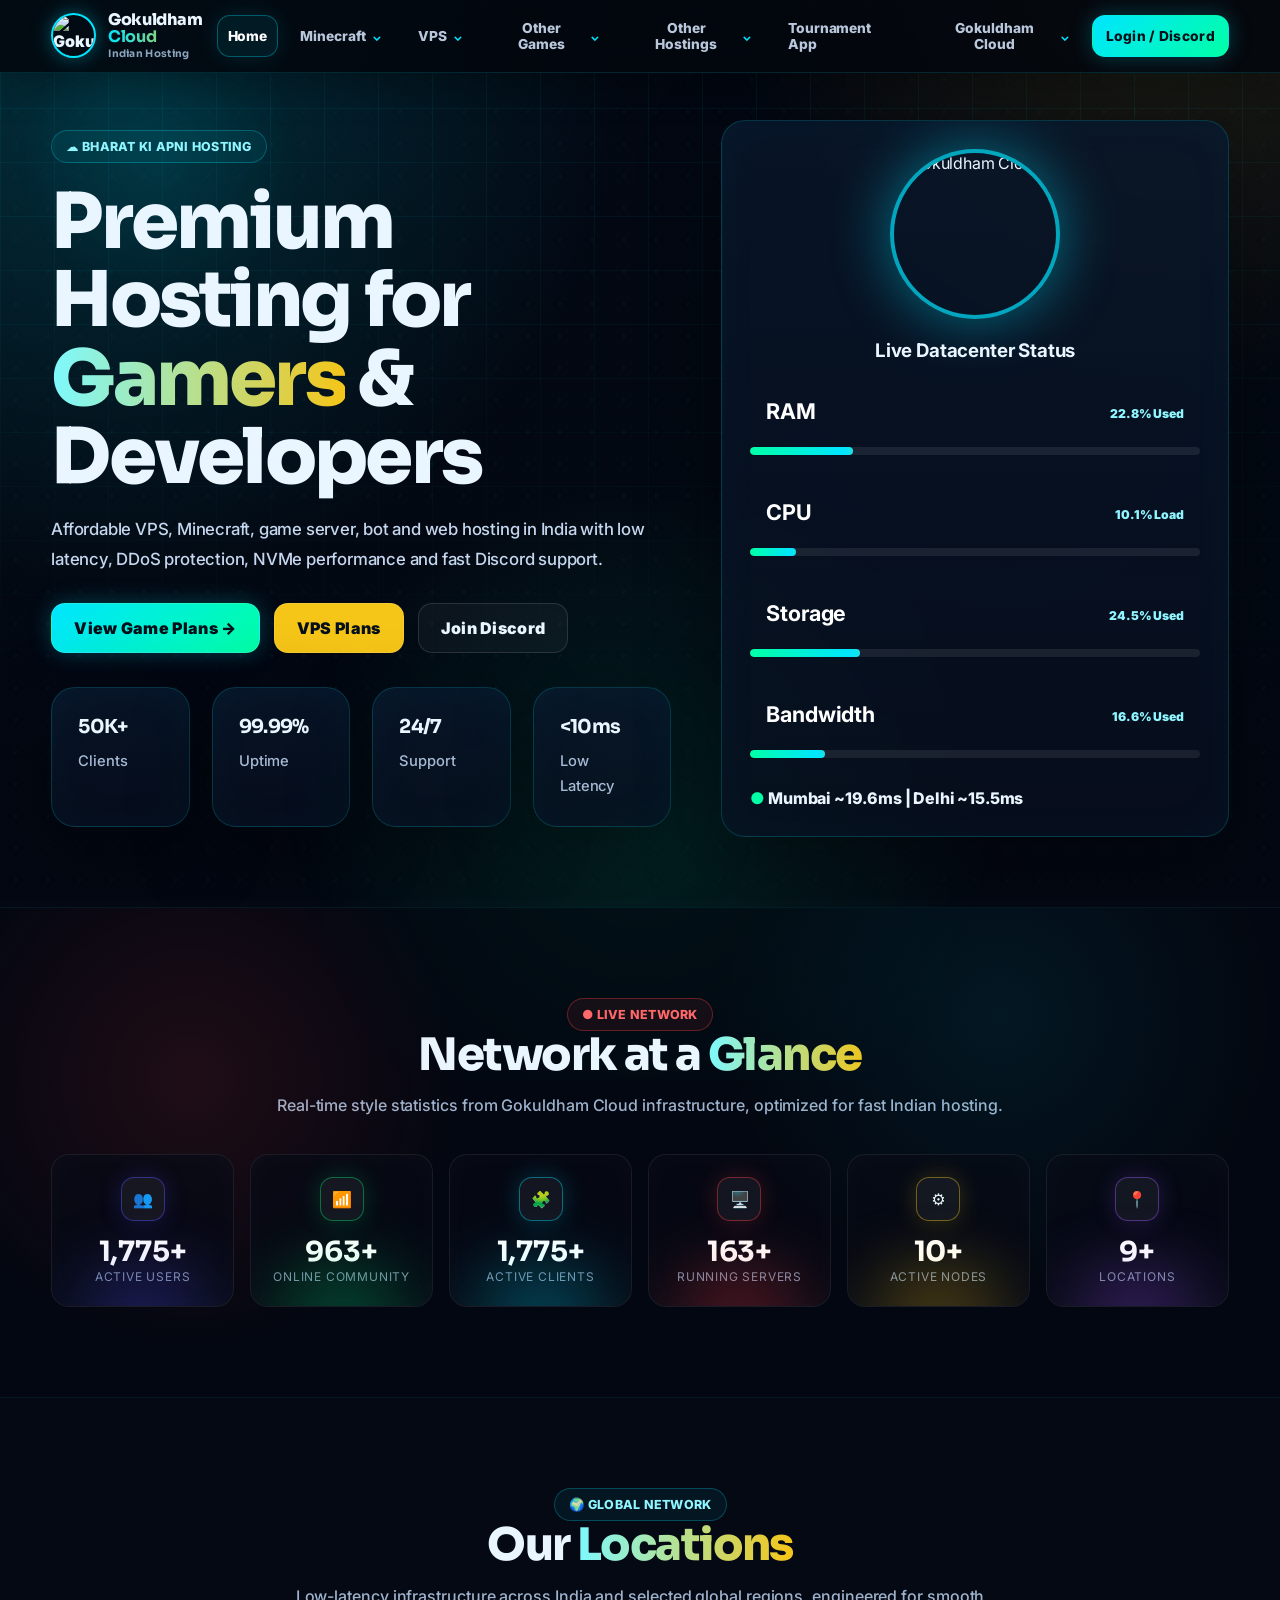
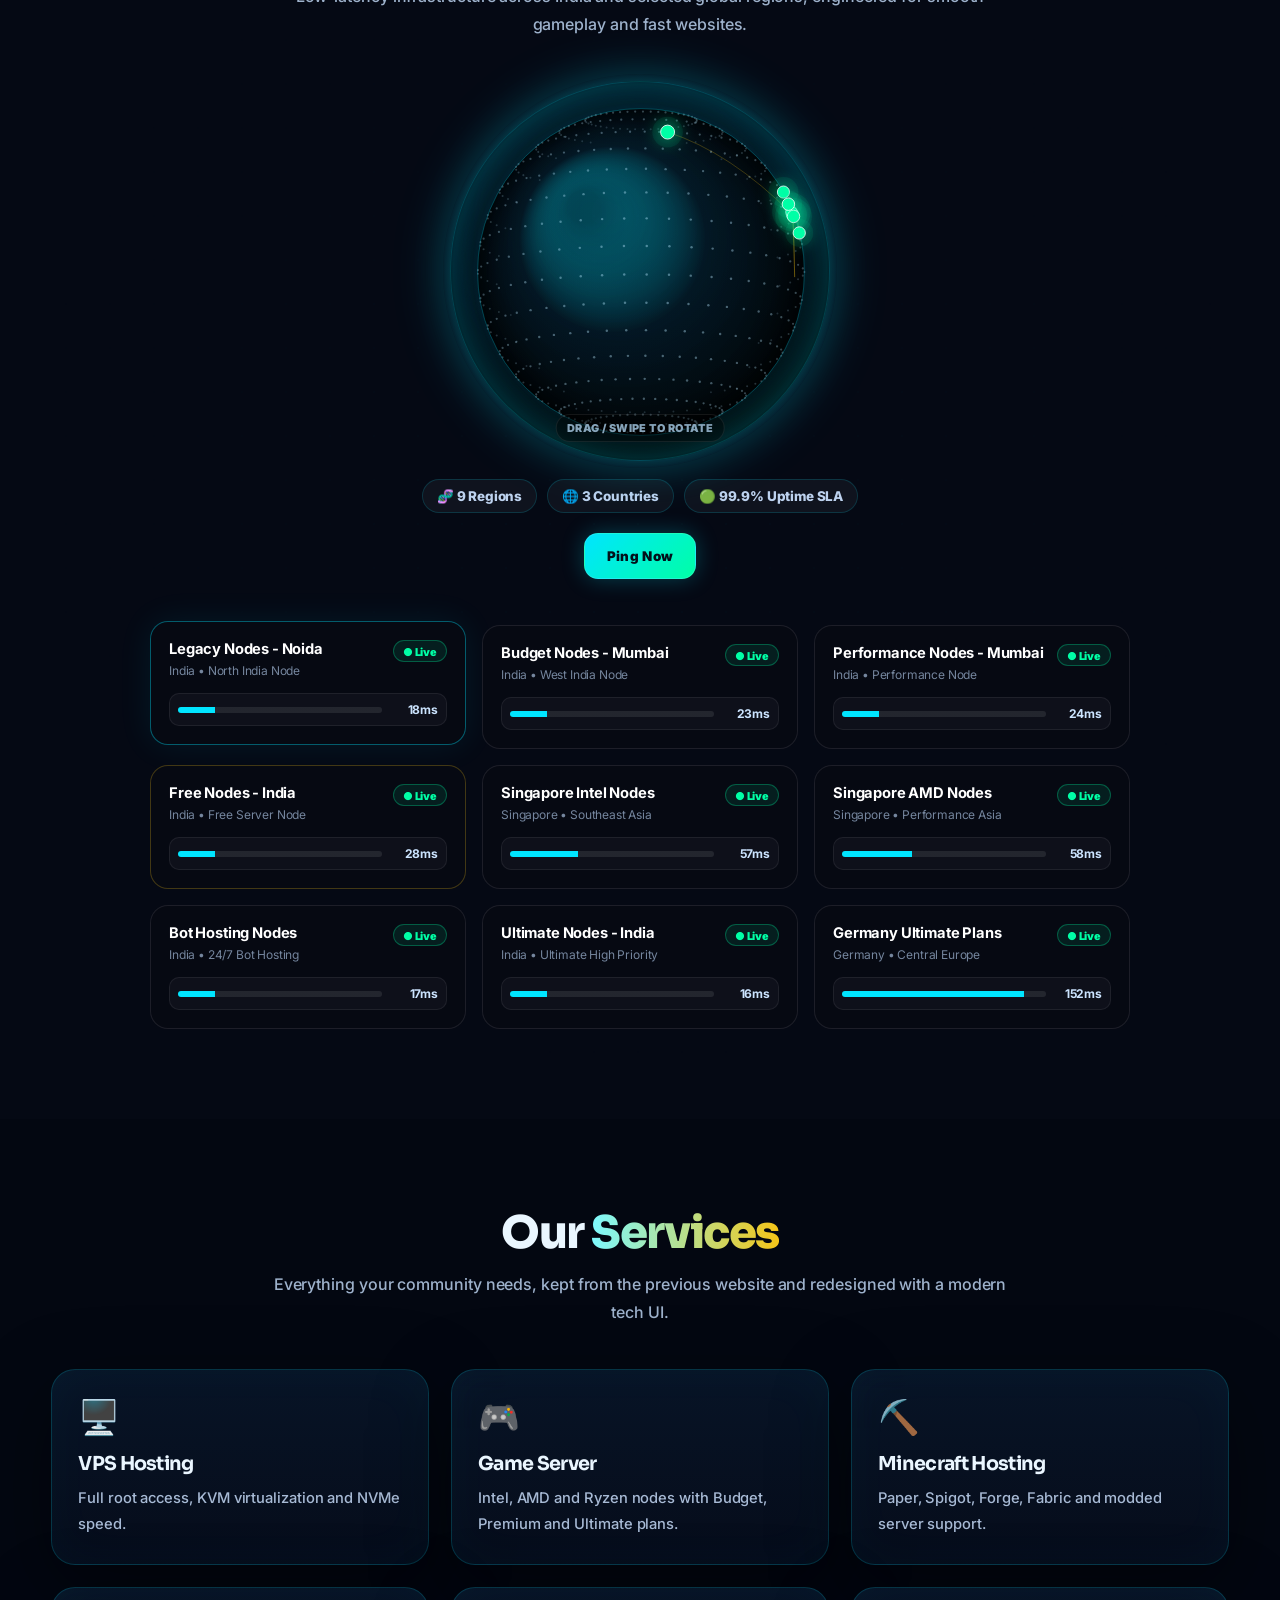
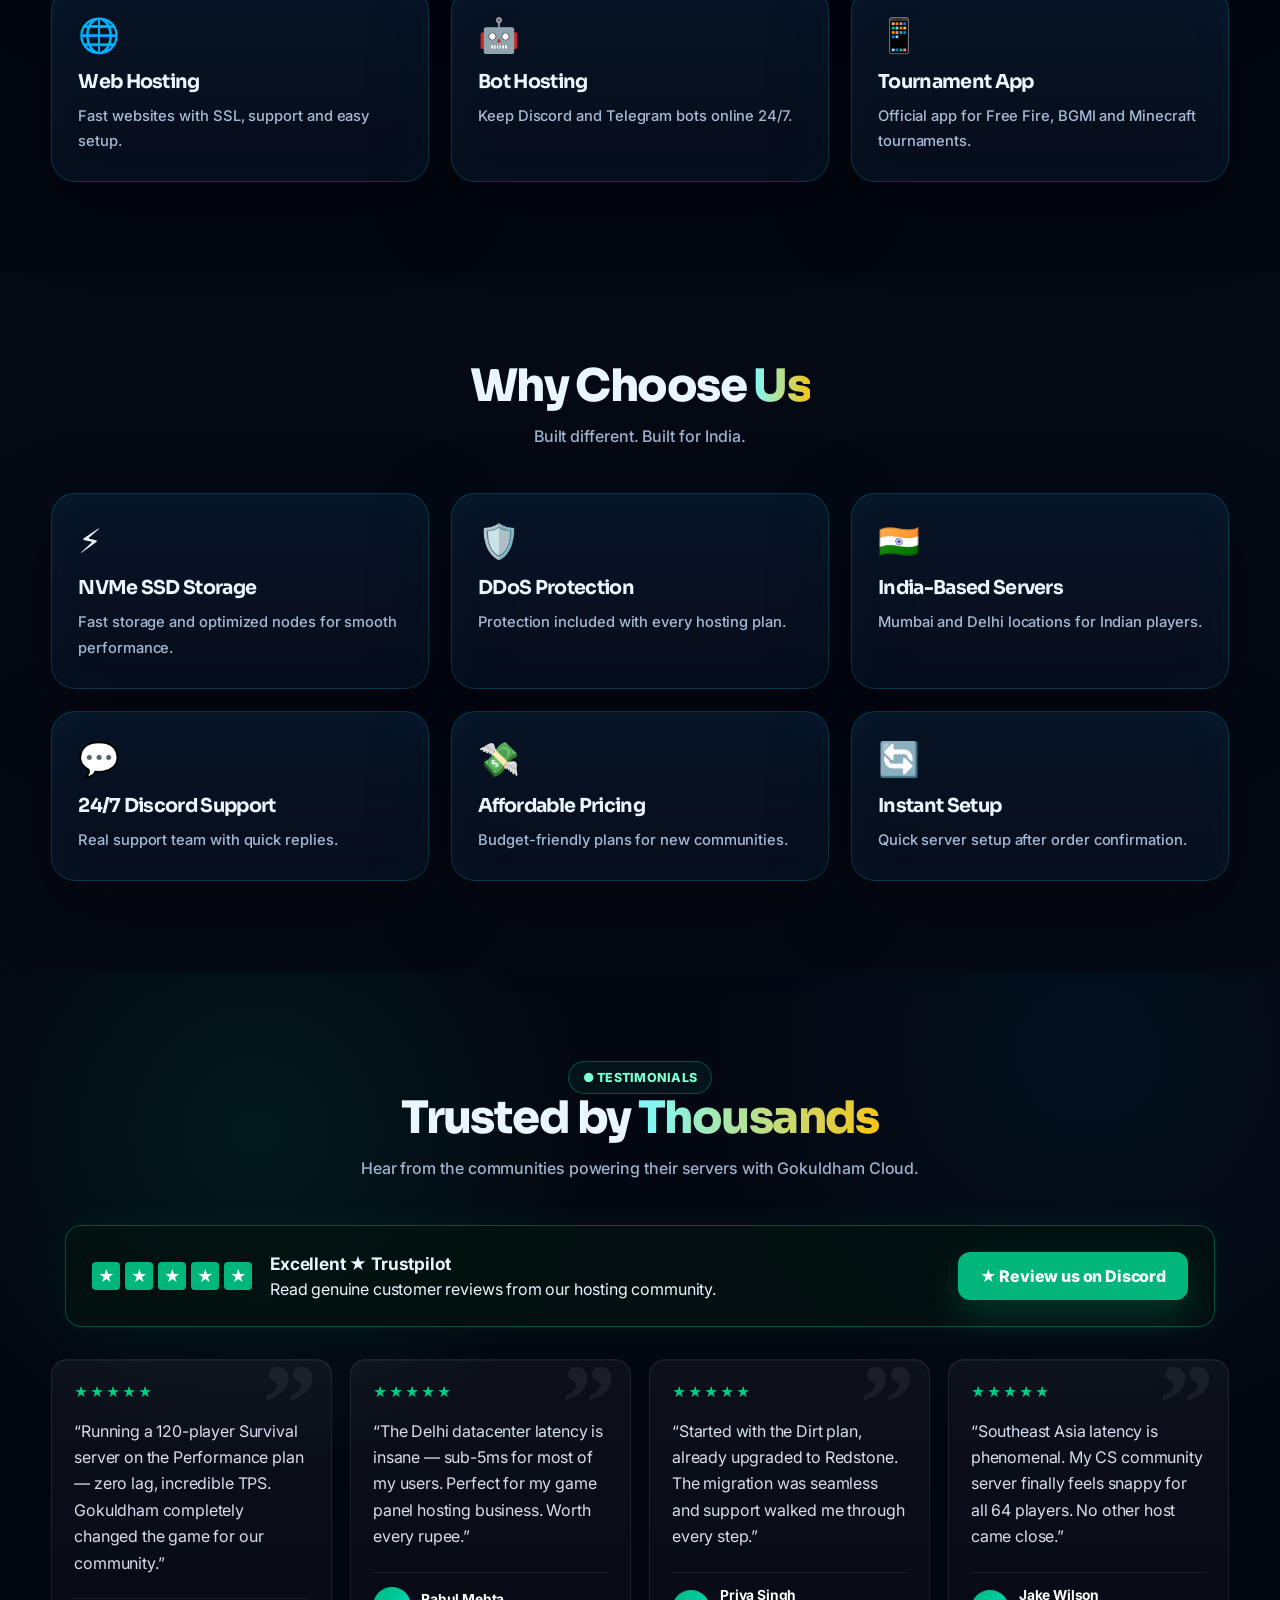
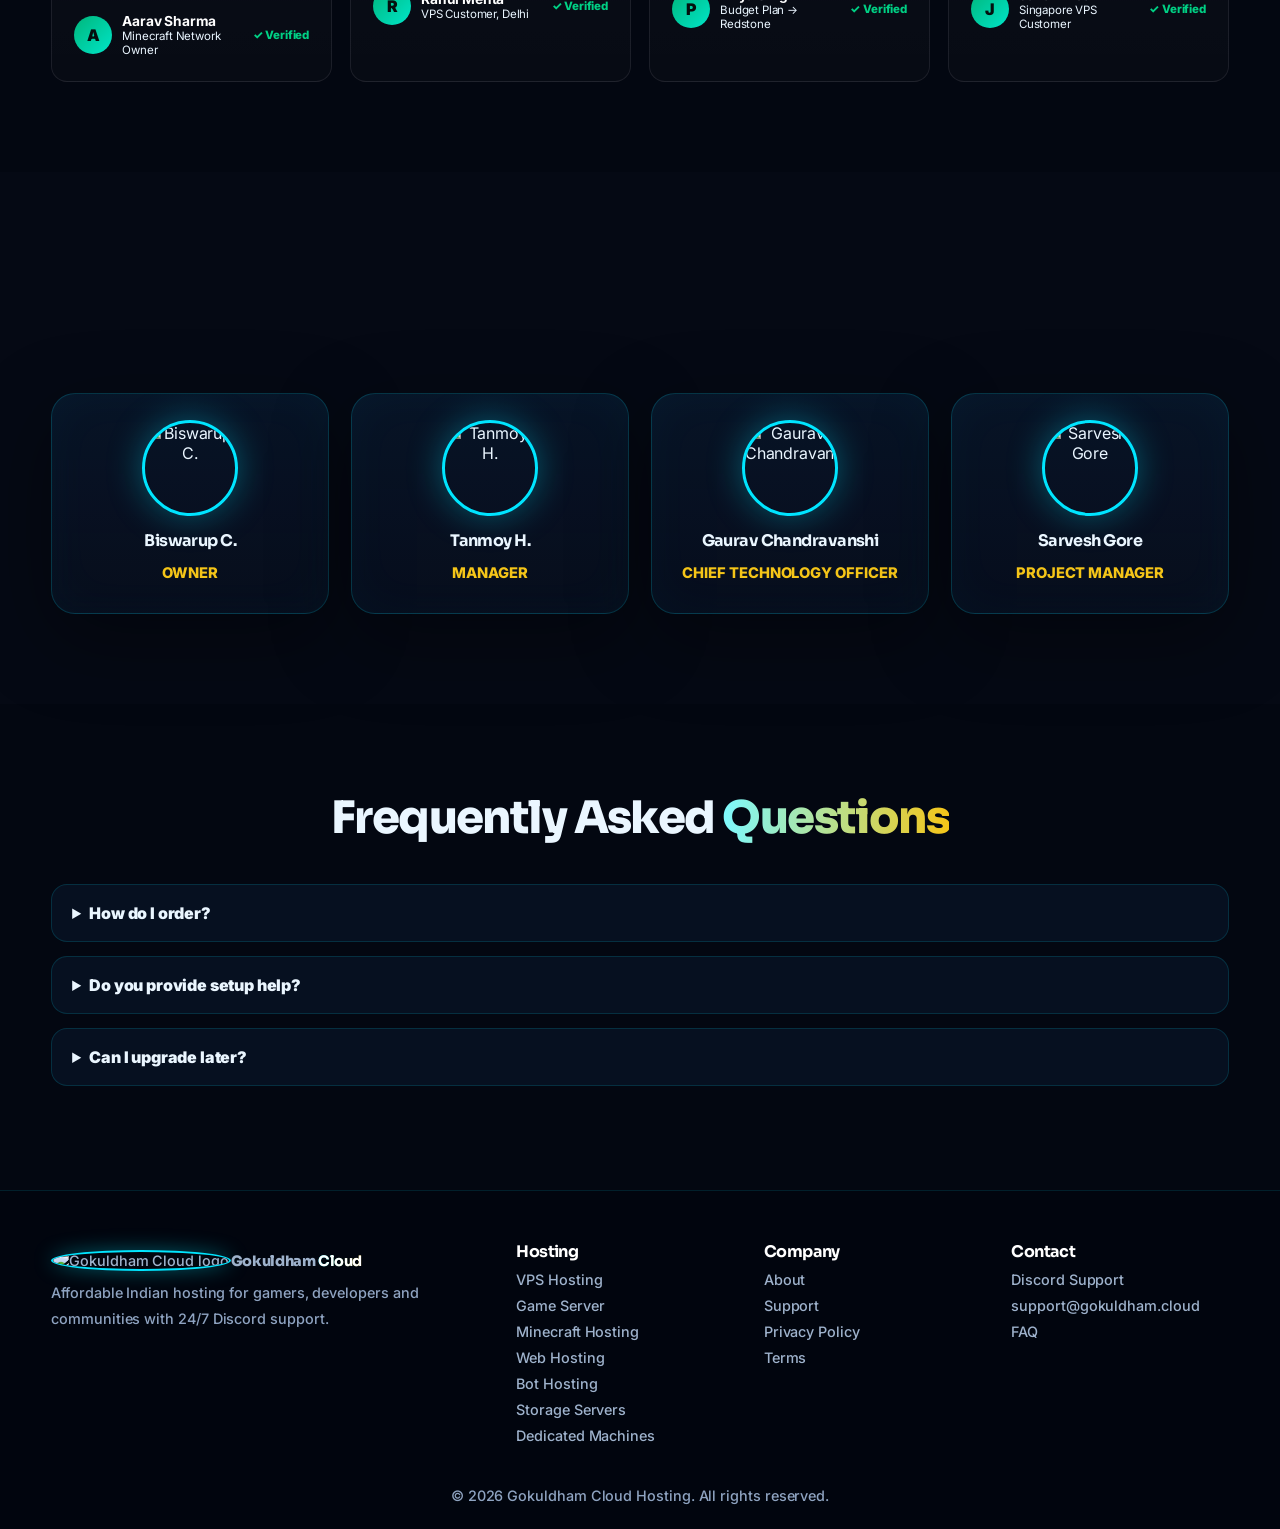
==== commit 1d2f4e21: "Rename index.php to index.html" ====
--- a/index.html
+++ b/index.html
@@ -135,4 +135,4 @@
 <section class="section dark" id="faq"><div class="container"><div class="section-head"><h2>Frequently Asked <span class="grad">Questions</span></h2></div><div class="faq"><details><summary>How do I order?</summary><p>Click any Get Started button or join Discord. Our team will guide you.</p></details><details><summary>Do you provide setup help?</summary><p>Yes, basic setup help is included with supported plans.</p></details><details><summary>Can I upgrade later?</summary><p>Yes, contact support to upgrade RAM, CPU or storage.</p></details></div></div></section></main>
 
 <footer class="footer"><div class="container footgrid"><div><a class="brand" href="index.html"><img src="https://raw.githubusercontent.com/bisawrupchakroborty-sketch/Gokuldham-Cloud/main/Gokuldham.png" alt="Gokuldham Cloud logo"><span>Gokuldham <b>Cloud</b></span></a><p>Affordable Indian hosting for gamers, developers and communities with 24/7 Discord support.</p></div><div><b>Hosting</b><a href="vps.html">VPS Hosting</a><a href="game-server.html">Game Server</a><a href="minecraft.html">Minecraft Hosting</a><a href="web-hosting.html">Web Hosting</a><a href="bot-hosting.html">Bot Hosting</a><a href="storage.html">Storage Servers</a><a href="dedicated.html">Dedicated Machines</a></div><div><b>Company</b><a href="about.html">About</a><a href="support.html">Support</a><a href="privacy.html">Privacy Policy</a><a href="terms.html">Terms</a></div><div><b>Contact</b><a href="https://discord.gg/3SnaHfPxQq" target="_blank">Discord Support</a><a href="mailto:support@gokuldham.cloud">support@gokuldham.cloud</a><a href="index.html#faq">FAQ</a></div></div><div class="copy">© 2026 Gokuldham Cloud Hosting. All rights reserved.</div></footer>
-</body></html>+</body></html>
